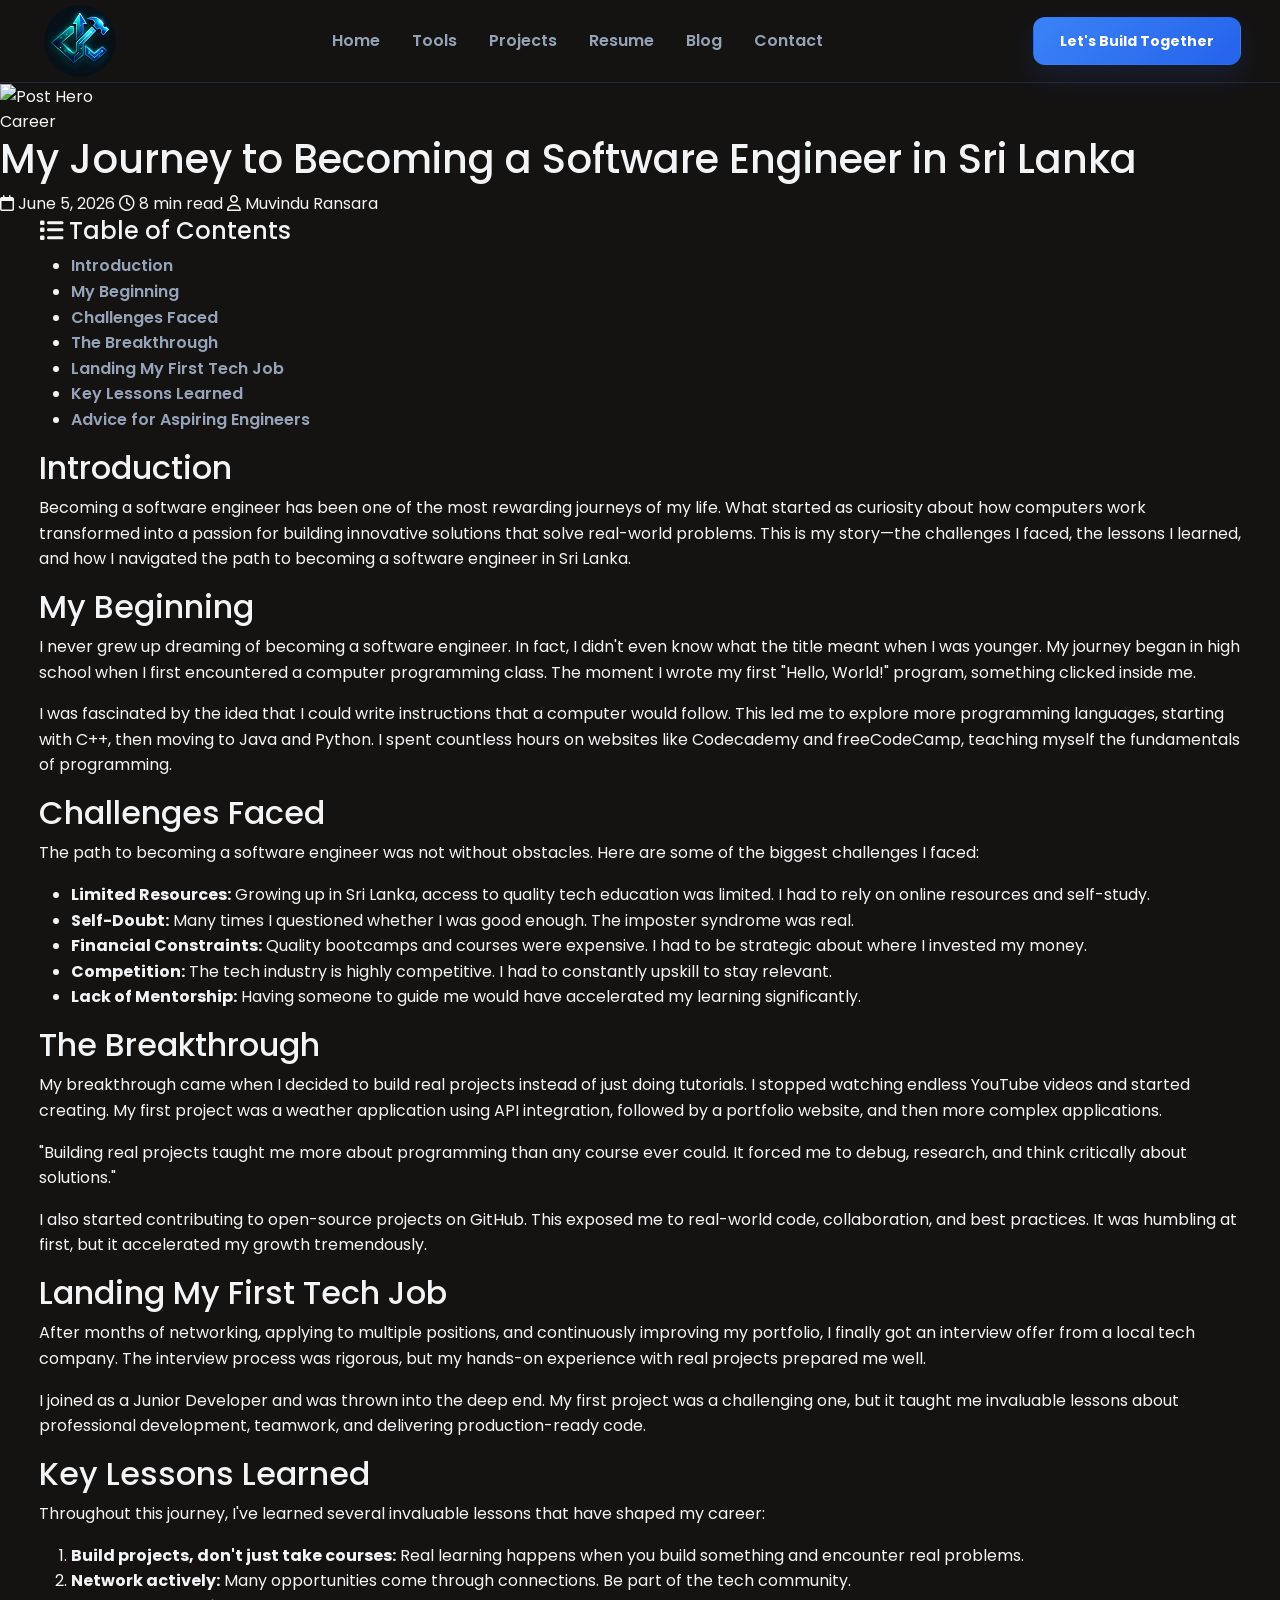
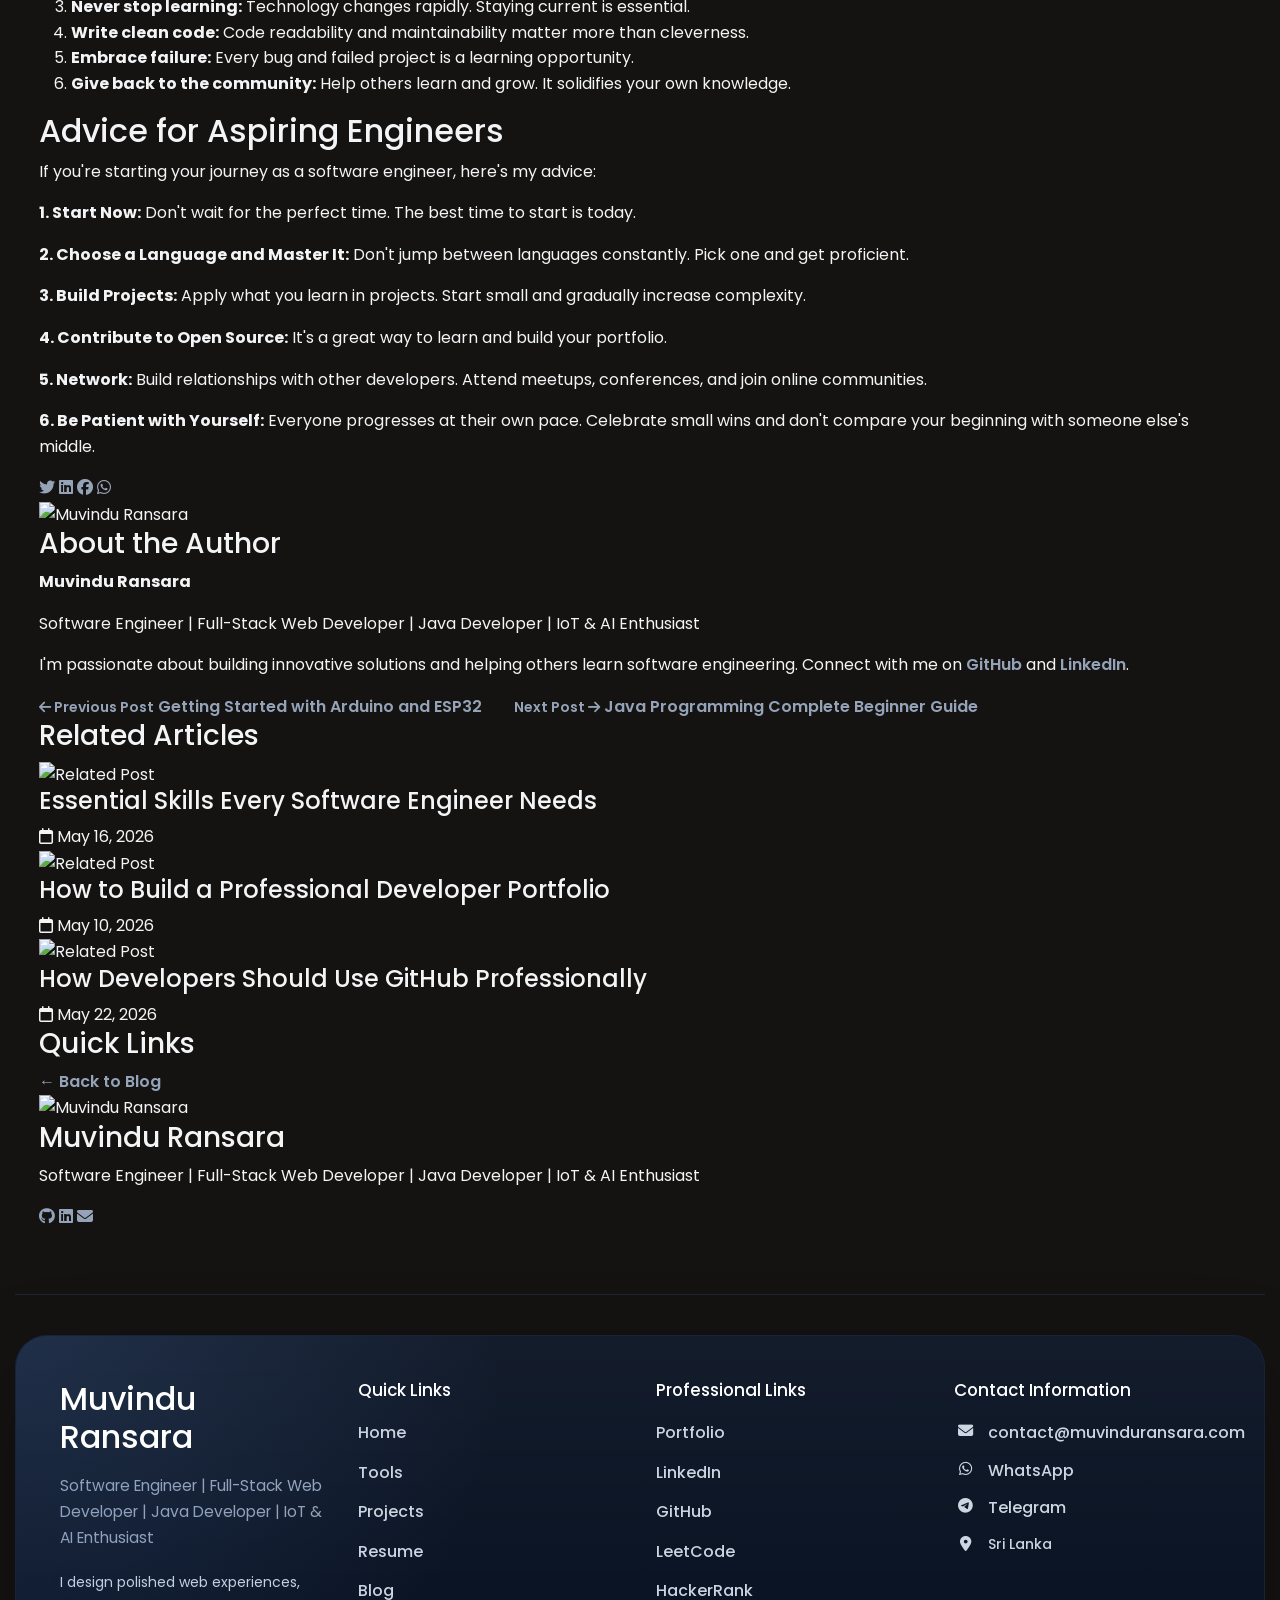
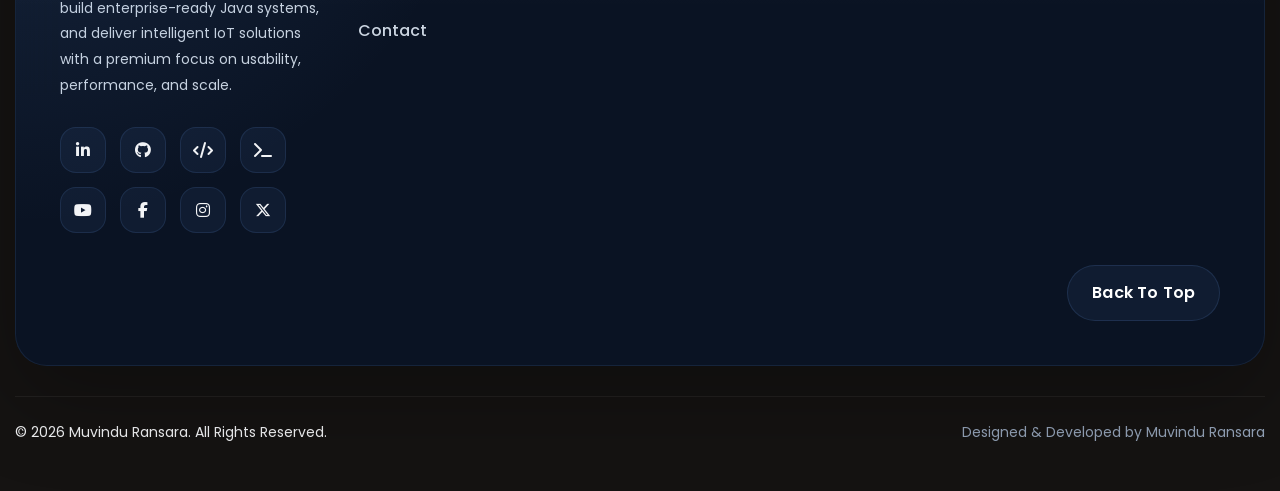
==== post-1.html @ 33539a46 "Add files via upload" ====
<!DOCTYPE html>
<html lang="en">

<head>
    <meta charset="UTF-8">
    <meta name="viewport" content="width=device-width, initial-scale=1.0">
    <meta name="description" content="My Journey to Becoming a Software Engineer in Sri Lanka - A comprehensive account of my path to software engineering.">
    <meta property="og:title" content="My Journey to Becoming a Software Engineer in Sri Lanka">
    <meta property="og:description" content="Discover the challenges, opportunities, and lessons learned on my path to becoming a software engineer.">
    <meta property="og:image" content="../assets/featured-1.jpg">
    <title>My Journey to Becoming a Software Engineer in Sri Lanka | Blog</title>
    <link rel="icon" href="../logo_converted.svg" type="image/x-icon">
    <link rel="stylesheet" href="https://cdnjs.cloudflare.com/ajax/libs/font-awesome/6.4.0/css/all.min.css">
    <link rel="preconnect" href="https://fonts.googleapis.com">
    <link rel="preconnect" href="https://fonts.gstatic.com" crossorigin>
    <link href="https://fonts.googleapis.com/css2?family=Poppins:wght@400;500;600;700;800&display=swap" rel="stylesheet">
    <link href="https://cdn.jsdelivr.net/npm/bootstrap@5.3.0/dist/css/bootstrap.min.css" rel="stylesheet">
    <link rel="stylesheet" href="../style.css">
    <link rel="stylesheet" href="../blog/blog-styles.css">
    
</head>

<body>
    <!-- Navigation -->

    <div id="header"></div>

    <!-- Hero Section -->
    <section class="post-hero">
        <img src="assets/1.png" alt="Post Hero">
        <div class="post-hero-overlay"></div>
        <div class="post-hero-content">
            <span class="post-category">Career</span>
            <h1 class="post-title">My Journey to Becoming a Software Engineer in Sri Lanka</h1>
            <div class="post-meta">
                <span><i class="far fa-calendar"></i> June 5, 2026</span>
                <span><i class="far fa-clock"></i> 8 min read</span>
                <span><i class="far fa-user"></i> Muvindu Ransara</span>
            </div>
        </div>
    </section>

    <!-- Main Content -->
    <main class="blog-main">
        <div class="container">
            <div class="post-wrapper">
                <!-- Article Content -->
                <article class="post-content">
                    <!-- Table of Contents -->
                    <div class="toc">
                        <h4><i class="fas fa-list"></i> Table of Contents</h4>
                        <ul>
                            <li><a href="#introduction">Introduction</a></li>
                            <li><a href="#beginning">My Beginning</a></li>
                            <li><a href="#challenges">Challenges Faced</a></li>
                            <li><a href="#breakthrough">The Breakthrough</a></li>
                            <li><a href="#first-job">Landing My First Tech Job</a></li>
                            <li><a href="#lessons">Key Lessons Learned</a></li>
                            <li><a href="#advice">Advice for Aspiring Engineers</a></li>
                        </ul>
                    </div>

                    <h2 id="introduction">Introduction</h2>
                    <p>
                        Becoming a software engineer has been one of the most rewarding journeys of my life. What started as curiosity about how computers work transformed into a passion for building innovative solutions that solve real-world problems. This is my story—the challenges I faced, the lessons I learned, and how I navigated the path to becoming a software engineer in Sri Lanka.
                    </p>

                    <h2 id="beginning">My Beginning</h2>
                    <p>
                        I never grew up dreaming of becoming a software engineer. In fact, I didn't even know what the title meant when I was younger. My journey began in high school when I first encountered a computer programming class. The moment I wrote my first "Hello, World!" program, something clicked inside me.
                    </p>
                    <p>
                        I was fascinated by the idea that I could write instructions that a computer would follow. This led me to explore more programming languages, starting with C++, then moving to Java and Python. I spent countless hours on websites like Codecademy and freeCodeCamp, teaching myself the fundamentals of programming.
                    </p>

                    <h2 id="challenges">Challenges Faced</h2>
                    <p>
                        The path to becoming a software engineer was not without obstacles. Here are some of the biggest challenges I faced:
                    </p>
                    <ul>
                        <li><strong>Limited Resources:</strong> Growing up in Sri Lanka, access to quality tech education was limited. I had to rely on online resources and self-study.</li>
                        <li><strong>Self-Doubt:</strong> Many times I questioned whether I was good enough. The imposter syndrome was real.</li>
                        <li><strong>Financial Constraints:</strong> Quality bootcamps and courses were expensive. I had to be strategic about where I invested my money.</li>
                        <li><strong>Competition:</strong> The tech industry is highly competitive. I had to constantly upskill to stay relevant.</li>
                        <li><strong>Lack of Mentorship:</strong> Having someone to guide me would have accelerated my learning significantly.</li>
                    </ul>

                    <h2 id="breakthrough">The Breakthrough</h2>
                    <p>
                        My breakthrough came when I decided to build real projects instead of just doing tutorials. I stopped watching endless YouTube videos and started creating. My first project was a weather application using API integration, followed by a portfolio website, and then more complex applications.
                    </p>
                    <blockquote>
                        "Building real projects taught me more about programming than any course ever could. It forced me to debug, research, and think critically about solutions."
                    </blockquote>
                    <p>
                        I also started contributing to open-source projects on GitHub. This exposed me to real-world code, collaboration, and best practices. It was humbling at first, but it accelerated my growth tremendously.
                    </p>

                    <h2 id="first-job">Landing My First Tech Job</h2>
                    <p>
                        After months of networking, applying to multiple positions, and continuously improving my portfolio, I finally got an interview offer from a local tech company. The interview process was rigorous, but my hands-on experience with real projects prepared me well.
                    </p>
                    <p>
                        I joined as a Junior Developer and was thrown into the deep end. My first project was a challenging one, but it taught me invaluable lessons about professional development, teamwork, and delivering production-ready code.
                    </p>

                    <h2 id="lessons">Key Lessons Learned</h2>
                    <p>
                        Throughout this journey, I've learned several invaluable lessons that have shaped my career:
                    </p>
                    <ol>
                        <li><strong>Build projects, don't just take courses:</strong> Real learning happens when you build something and encounter real problems.</li>
                        <li><strong>Network actively:</strong> Many opportunities come through connections. Be part of the tech community.</li>
                        <li><strong>Never stop learning:</strong> Technology changes rapidly. Staying current is essential.</li>
                        <li><strong>Write clean code:</strong> Code readability and maintainability matter more than cleverness.</li>
                        <li><strong>Embrace failure:</strong> Every bug and failed project is a learning opportunity.</li>
                        <li><strong>Give back to the community:</strong> Help others learn and grow. It solidifies your own knowledge.</li>
                    </ol>

                    <h2 id="advice">Advice for Aspiring Engineers</h2>
                    <p>
                        If you're starting your journey as a software engineer, here's my advice:
                    </p>
                    <p>
                        <strong>1. Start Now:</strong> Don't wait for the perfect time. The best time to start is today.
                    </p>
                    <p>
                        <strong>2. Choose a Language and Master It:</strong> Don't jump between languages constantly. Pick one and get proficient.
                    </p>
                    <p>
                        <strong>3. Build Projects:</strong> Apply what you learn in projects. Start small and gradually increase complexity.
                    </p>
                    <p>
                        <strong>4. Contribute to Open Source:</strong> It's a great way to learn and build your portfolio.
                    </p>
                    <p>
                        <strong>5. Network:</strong> Build relationships with other developers. Attend meetups, conferences, and join online communities.
                    </p>
                    <p>
                        <strong>6. Be Patient with Yourself:</strong> Everyone progresses at their own pace. Celebrate small wins and don't compare your beginning with someone else's middle.
                    </p>

                    <!-- Share Buttons -->
                    <div class="share-buttons">
                        <a href="#" class="share-btn" title="Share on Twitter"><i class="fab fa-twitter"></i></a>
                        <a href="#" class="share-btn" title="Share on LinkedIn"><i class="fab fa-linkedin"></i></a>
                        <a href="#" class="share-btn" title="Share on Facebook"><i class="fab fa-facebook"></i></a>
                        <a href="#" class="share-btn" title="Share on WhatsApp"><i class="fab fa-whatsapp"></i></a>
                    </div>

                    <!-- Author Box -->
                    <div class="author-box">
                        <img src="assets/1.png" alt="Muvindu Ransara" class="author-box-image">
                        <div class="author-box-content">
                            <h3>About the Author</h3>
                            <p><strong>Muvindu Ransara</strong></p>
                            <p>Software Engineer | Full-Stack Web Developer | Java Developer | IoT & AI Enthusiast</p>
                            <p>I'm passionate about building innovative solutions and helping others learn software engineering. Connect with me on <a href="https://github.com/muvindu2110" target="_blank">GitHub</a> and <a href="https://www.linkedin.com/in/muvindu-ransara-84312139b" target="_blank">LinkedIn</a>.</p>
                        </div>
                    </div>

                    <!-- Post Navigation -->
                    <nav class="post-navigation">
                        <a href="#" class="nav-post">
                            <small><i class="fas fa-arrow-left"></i> Previous Post</small>
                            <span class="nav-title">Getting Started with Arduino and ESP32</span>
                        </a>
                        <a href="post-2.html" class="nav-post nav-post-right">
                            <small>Next Post <i class="fas fa-arrow-right"></i></small>
                            <span class="nav-title">Java Programming Complete Beginner Guide</span>
                        </a>
                    </nav>

                    <!-- Related Posts -->
                    <section class="related-posts">
                        <h3>Related Articles</h3>
                        <div class="related-grid">
                            <article class="related-card">
                                <img src="assets/1.png" alt="Related Post" class="related-card-image">
                                <div class="related-card-content">
                                    <h4 class="related-card-title">Essential Skills Every Software Engineer Needs</h4>
                                    <div class="related-card-meta"><i class="far fa-calendar"></i> May 16, 2026</div>
                                </div>
                            </article>
                            <article class="related-card">
                                <img src="assets/1.png" alt="Related Post" class="related-card-image">
                                <div class="related-card-content">
                                    <h4 class="related-card-title">How to Build a Professional Developer Portfolio</h4>
                                    <div class="related-card-meta"><i class="far fa-calendar"></i> May 10, 2026</div>
                                </div>
                            </article>
                            <article class="related-card">
                                <img src="assets/1.png" alt="Related Post" class="related-card-image">
                                <div class="related-card-content">
                                    <h4 class="related-card-title">How Developers Should Use GitHub Professionally</h4>
                                    <div class="related-card-meta"><i class="far fa-calendar"></i> May 22, 2026</div>
                                </div>
                            </article>
                        </div>
                    </section>
                </article>

                <!-- Sidebar -->
                <aside class="blog-sidebar" style="height: fit-content; position: sticky; top: 100px;">
                    <div class="sidebar-widget">
                        <h3 class="widget-title">Quick Links</h3>
                        <div class="categories-list">
                            <div class="category-item">
                                <a class="category-link" href="../blog/index.html">← Back to Blog</a>
                            </div>
                        </div>
                    </div>

                    <div class="sidebar-widget author-widget">
                        <div class="author-card">
                            <img src="assets/1.png" alt="Muvindu Ransara" class="author-image">
                            <h3 class="author-name">Muvindu Ransara</h3>
                            <p class="author-bio">Software Engineer | Full-Stack Web Developer | Java Developer | IoT & AI Enthusiast</p>
                            <div class="author-links">
                                <a href="https://github.com/muvindu2110" title="GitHub" target="_blank" rel="noopener">
                                    <i class="fab fa-github"></i>
                                </a>
                                <a href="https://www.linkedin.com/in/muvindu-ransara-84312139b" title="LinkedIn" target="_blank" rel="noopener">
                                    <i class="fab fa-linkedin"></i>
                                </a>
                                <a href="mailto:muvindu2110@gmail.com" title="Email">
                                    <i class="fas fa-envelope"></i>
                                </a>
                            </div>
                        </div>
                    </div>
                </aside>
            </div>
        </div>
    </main>

    <!-- Footer -->
        <div id="footer"></div>


        <!-- Scripts -->
    <script src="blog-script.js"></script>
    <script src="script.js"></script>


</body>

</html>
---- style.css ----
/* ==========================================================================
   RESET & BASE STYLES
   ========================================================================== */
* {
    margin: 0;
    padding: 0;
    box-sizing: border-box;
}

html {
    scroll-behavior: smooth;
}

:root {
    --page-bg: #151312;
    --surface: #0d192e;
    --surface-strong: #111827;
    --surface-light: #ffffff;
    --surface-soft: rgba(255, 255, 255, 0.04);
    --surface-soft-strong: rgba(255, 255, 255, 0.08);
    --text-base: #f3f4f6;
    --text-strong: #ffffff;
    --text-muted: #94a3b8;
    --text-secondary: #cbd5e1;
    --gradient-dark: #3e3e3e;
    --gradient-mid: #545454;
    --text-dark: #1d1c1c;
    --border: #1e293b;
    --border-soft: rgba(148, 163, 184, 0.12);
    --accent: #3b82f6;
    --accent-strong: #2563eb;
    --accent-soft: rgba(59, 130, 246, 0.12);
    --secondary: #22c55e;
    --secondary-soft: rgba(34, 197, 94, 0.08);
    --success: #44ef55;
    --success-soft: rgba(68, 239, 85, 0.78);
    --danger: #ef4444;
    --danger-soft: rgba(239, 68, 68, 0.78);
    --warning: #ff6f08;
    --warning-soft: rgba(255, 111, 8, 0.78);
    --shadow-strong: 0 10px 30px rgba(0, 0, 0, 0.2);
    --page-glass: rgba(255, 255, 255, 0.03);
    --scrollbar: rgba(61, 133, 234, 0.5);
    --scrollbar-hover: rgba(148, 163, 184, 0.8);
    
    /* Additional tokens extracted from index.html and used site-wide */
    --accent-gradient-start: #598ad4;
    --accent-gradient-end: #1d4ed8;
    --accent-light: #7aa6e8;
    --accent-alt: #4facfe;
    --muted-bg: #eef3ff;
    --muted-dark: #333333;
    --brand-cyan: #00f2fe;
    --brand-lime: #00ff84;
    --white: #ffffff;
    --black: #000000;
}

::-webkit-scrollbar {
    width: 10px;
}

::-webkit-scrollbar-track {
    background: #001a2e;
}

::-webkit-scrollbar-thumb {
    background: linear-gradient(
        180deg,
        var(--accent-gradient-start),
        var(--accent-light)
    );
    border-radius: 50px;
    border: 2px solid #001a2e;
}

::-webkit-scrollbar-thumb:hover {
    background: linear-gradient(
        180deg,
        var(--accent-light),
        var(--accent-gradient-start)
    );
}

body {
    background-color: var(--page-bg);
    color: var(--text-base);
    font-family: 'Poppins', 'Segoe UI', sans-serif;
    line-height: 1.6;
}

.container {
    max-width: 1250px;
    margin: 0 auto;
    padding: 0 24px;
}

hr {
    border: 0;
    border-top: 1px solid var(--border);
    margin: 50px 0;
}

/* ==========================================================================
   NAVIGATION BAR
   ========================================================================== */
header {
    position: sticky;
    top: 0;
    background-color: var(--page-bg);
    backdrop-filter: blur(12px);
    border-bottom: 1px solid var(--border);
    z-index: 100;
}

.nav-container {
    display: flex;
    justify-content: space-between;
    align-items: center;
}

.logo {
    padding: 5px;
    font-size: 20px;
    font-weight: 700;
    color: var(--accent);
    background: transparent;
    display: inline-flex;
    bottom: 50%;
}

.logo a {
    text-align: center;
    display: inline-flex;
    align-items: center;
    justify-content: center;
    width: 72px;
    height: 72px;
    padding: 0;
    margin-top: 0;
    background: transparent;
    border-radius: 50%;
    overflow: hidden;
}

.logo img {
    width: 120%;
    height: auto;
    min-width: 100%;
    min-height: 100%;
    object-fit: cover;
    object-position: center;
    display: block;
    background-color: transparent !important;
    border-radius: 0;
    transform: scale(1.15);
}

nav {
    display: flex;
    gap: 32px;
}

.header-toggle,
.header-close {
    display: none;
    background: transparent;
    border: none;
    color: #f3f4f6;
    cursor: pointer;
    font-size: 22px;
    align-items: center;
    justify-content: center;
}

.header-close {
    position: absolute;
    top: 18px;
    right: 24px;
}

header.header-open nav {
    display: flex;
}

a {
    color: var(--text-muted);
    text-decoration: none;
    font-size: 16px;
    font-weight: 600;
    transition: color 0.2s;
}

nav a:hover {
    color: var(--text-strong);
}

.btn-hire {
    display: inline-flex;
    align-items: center;
    justify-content: center;
    background: linear-gradient(135deg, var(--accent) 0%, var(--accent-strong) 100%);
    color: var(--text-strong);
    padding: 12px 26px;
    border-radius: 12px;
    text-decoration: none;
    font-size: 14px;
    font-weight: 700;
    border: 1px solid transparent;
    box-shadow: 0 12px 30px rgba(37, 99, 235, 0.15);
    transition: all 0.25s ease;
}

.btn-hire:hover {
    transform: translateY(-2px);
    box-shadow: 0 16px 36px rgba(37, 99, 235, 0.22);
}

/* Mobile */
@media (min-width: 0px) and (max-width: 767px) {

    .main-layout{
        margin-top: -40px;
    }

    nav {
        width: 100%;
        display: none;
        flex-direction: column;
        align-items: center;
        gap: 10px;
        padding: 0;
        position: absolute;
        top: 100%;
        left: 0;
        right: 0;
        background: var(--page-bg);
        border-radius: 0 0 20px 20px;
        border-top: 1px solid var(--border);
        padding: 20px 18px 18px;
        z-index: 10;
    }

    header.header-open nav {
        display: flex;
    }

    .nav-container {
        display: flex;
        flex-direction: column;
        align-items: center;
        justify-content: center;
        gap: 1px;
        position: relative;
    }

    .logo {
        align-self: flex-start;
    }

    .header-toggle {
        display: inline-flex;
        position: absolute;
        right: 24px;
    }

    .header-close {
        display: none;
    }

    header.header-open .header-toggle {
        display: none;
    }

    header.header-open .header-close {
        display: inline-flex;
    }

    nav a {
        width: 100%;
        max-width: 320px;
        text-align: center;
        padding: 12px 14px;
        border-radius: 14px;
        background: var(--surface-soft);
        transition: background-color 0.2s ease;
    }

    .btn-hire {
        display: none;
    }

    nav a:hover {
        background: var(--surface-soft-strong);
    }

    .btn-hire {
        width: 100%;
    }

    .hero-content {
        width: 100%;
        padding: 0 12px;
    }

    .hero-content h1 {
        font-size: 46px;
        text-align: center;
        margin-bottom: 20px;
    }

    .hero-dis {
        font-size: 15px;
        max-width: 100%;
        margin: 0 auto 30px;
        text-align: center;
    }

    .stats-row {
        flex-direction: column;
        gap: 16px;
        border-top: none;
        padding: 0;
        margin-bottom: 30px;
        align-items: flex-start;
    }

    .stat-num {
        font-size: 42px;
    }

    .stat-label {
        font-size: 12px;
    }



    .btn {
        width: 100%;
        max-width: 360px;
        padding: 12px 18px;
        justify-content: center;
    }
}

/* Tablet: 768px — 1023px */
@media (min-width: 768px) and (max-width: 1023px) {
    .main-layout {
        display: flex;
        flex-direction: row;
        gap: 24px;
        align-items: flex-start;
        padding-top: 40px;
        padding-bottom: 40px;
    }

    .sidebar {
        width: 35%;
        position: static;
        top: auto;
        z-index: 1;
        display: block;
        padding-top: 0;
    }

    .profile-card {
        max-width: 360px;
        margin: 0;
        min-height: 520px;
        padding: 34px 20px;
    }

    .content-area {
        width: 65%;
    }

    /* Hero adjustments for tablet */
    .hero-content {
        padding: 0 8px;
    }

    .hero-content h1 {
        font-size: 56px;
        text-align: left;
        margin-bottom: 18px;
    }

    .hero-dis {
        font-size: 16px;
        text-align: left;
        max-width: 100%;
        margin-bottom: 22px;
    }

    .stats-row {
        flex-direction: row;
        gap: 16px;
        align-items: center;
        margin-bottom: 20px;
    }

    nav {
        display: flex !important;
        gap: 20px;
    }

    .btn-hire {
        display: inline-flex;
    }

    .btn {
        width: auto;
        padding: 10px 16px;
    }
}

/* ==========================================================================
   MAIN TWO-COLUMN STICKY LAYOUT (Flexbox Mechanism)
   ========================================================================== */
.main-layout {
    display: flex;
    flex-direction: column;
    gap: 48px;
    padding-top: 60px;
    padding-bottom: 60px;
}

@media (min-width: 1024px) {
    .main-layout {
        flex-direction: row;
        /* Desktop à·€à¶½à¶¯à·“ à¶´à·à¶­à·Šà¶­à·™à¶±à·Š à¶´à·à¶­à·Šà¶­à¶§ à¶´à·™à¶±à·Šà·€à¶ºà·’ */
        align-items: flex-start;
    }
}

/* â¬…ï¸ LEFT SIDEBAR (ALWAYS STICKY) */
.sidebar {
    width: 100%;
}

@media (min-width: 1024px) {
    .sidebar {
        width: 30%;
        /* Screen à¶‘à¶šà·™à¶±à·Š 30% à·€à¶¸à·Š à¶´à·à¶­à·Šà¶­à¶§ */
        position: sticky;
        top: 120px;
        /* Scroll à¶šà¶»à¶¯à·Šà¶¯à·“ header à¶‘à¶šà¶§ à¶ºà¶§à·’à¶±à·Š à·ƒà·’à¶»à·€à·“ à¶´à·€à¶­à·“ */
        z-index: 10;
        display: flex;
        justify-content: center;
    }
}

.profile-card {
    align-items: center;
    background-color: var(--surface-light);
    border: 1px solid var(--border-soft);
    border-radius: 20px;
    width: 100%;
    max-width: 360px;
    /* constrain card width so it centers nicely in the sidebar */
    padding: 50px 24px;
    text-align: center;
    box-shadow: var(--shadow-strong);
    min-height: 600px;
    /* ðŸ‘ˆ à¶©à·™à·ƒà·Šà¶šà·Šà¶§à·œà¶´à·Š à·€à¶½à¶¯à·“ à¶šà·à¶©à·Š à¶‘à¶šà¶§ à·ƒà·Šà¶®à·à·€à¶» à¶½à·ƒà·Šà·ƒà¶± à¶…à·€à¶¸ à¶‹à·ƒà¶šà·Š à¶½à¶¶à· à¶¯à·”à¶±à·Šà¶±à· */
    display: flex;
    flex-direction: column;
    justify-content: center;
    /* ðŸ‘ˆ à¶‡à¶­à·”à·…à·š à¶­à·’à¶ºà·™à¶± à¶¯à·šà·€à¶½à·Š à¶¸à·à¶¯à¶§ à¶½à·ƒà·Šà·ƒà¶±à¶§ à¶´à·™à·…à¶œà·ƒà·Šà·€à¶±à·Šà¶± */
    margin: 0 auto;
}

.img-box {
    width: 250px;
    /* ðŸ‘ˆ à¶´à·…à¶½ à¶´à·œà¶©à·Šà¶©à¶šà·Š à·€à·à¶©à·’ à¶šà·…à· */
    height: 300px;
    /* ðŸ‘ˆ à¶‹à·ƒ (Height) à·€à·à¶©à·’ à¶šà·…à·, à¶‘à¶­à¶šà·œà¶§ portrait à·€à·’à¶¯à·’à·„à¶§ à¶»à·–à¶´à¶º à·„à·œà¶³à¶§ à¶´à·šà¶±à·€à· */
    margin: 0 auto 24px auto;
    border-radius: 16px;
    overflow: hidden;
    border: 2px solid var(--border-soft);
}

.img-box img {
    width: 100%;
    height: 100%;
    object-fit: cover;
    object-position: 50% 15%;
    /* ðŸ‘ˆ à¶¸à·–à¶« à¶­à·’à¶ºà·™à¶± à·„à¶»à·’à¶º à·€à·’à¶­à¶»à¶šà·Š à¶½à·ƒà·Šà·ƒà¶±à¶§ à¶šà·œà¶§à·”à·€ à¶¸à·à¶¯à¶§ à¶œà¶±à·Šà¶± à¶´à·ƒà¶±à·Šà¶§à·šà¶¢à·Š à¶‘à¶š à¶¸à·à¶»à·” à¶šà·…à· */
    transform: scale(1.1);
    /* ðŸ‘ˆ à·†à·œà¶§à· à¶‘à¶š à¶­à·€ à¶§à·’à¶šà¶šà·Š zoom à¶šà¶»à¶½à· à·€à¶§à¶´à·’à¶§à·à·€ à¶šà·à¶´à·“ à¶´à·™à¶±à·™à¶±à·Šà¶± à·ƒà·à¶½à·à·ƒà·Šà·ƒà·”à·€à· */
}

.profile-card h2 {
    font-size: 25px;
    font-weight: 700;
    color: var(--text-dark);
}

.profile-card p {
    color: var(--text-muted);
    font-size: 18px;
    margin-top: 16px;
    line-height: 1.1;
}

.social-icons {
    display: flex;
    justify-content: center;
    gap: 30px;
    margin-top: 24px;
}

.social-icons a {
    color: var(--text-muted);
    font-size: 25px;
    transition: color 0.2s ease, transform 0.2s ease;
}

.social-icons a:hover {
    color: var(--accent-strong);
    transform: translateY(-2px);
}

/* âž¡ï¸ RIGHT SIDE (SCROLLABLE AREA FOR SECTIONS) */
.content-area {
    padding-left: 7%;
    width: 100%;
}

@media (min-width: 1024px) {
    .content-area {
        width: 70%;
        /* Screen à¶‘à¶šà·™à¶±à·Š 70% à¶šà·Š à¶¯à¶šà·”à¶«à·” à¶´à·à¶­à·Šà¶­à¶§ */
    }
}

/* ==========================================================================
   HERO / HOME CONTENT
   ========================================================================== */
.welcome-tag {
    color: var(--accent);
    font-size: 16px;
    font-weight: 700;
    text-transform: uppercase;
    letter-spacing: 1.5px;
    margin-bottom: 1px;
    display: block;
}

.hero-content h1 {
    font-size: 92px;
    font-weight: bold;
    color: var(--text-strong);
    line-height: 1.1;
    margin-bottom: 24px;
}

.gradient-text {
    background: linear-gradient(to right, var(--gradient-dark), var(--gradient-mid), var(--gradient-dark));
    -webkit-background-clip: text;
    -webkit-text-fill-color: transparent;
}

.hero-dis {
    color: var(--text-muted);
    font-size: 16px;
    max-width: 700px;
    margin-bottom: 40px;
}

/* Stats */
.stats-row {
    display: flex;
    gap: 55px;
    padding: 4px 0;
    border-top: 1px solid var(--border);
    margin-bottom: 40px;
}

.stat-num {
    letter-spacing: 5px;
    font-size: 65px;
    font-weight: 800;
    color: var(--text-strong);
}

.count-up {
    display: inline-block;
    will-change: transform, opacity;
    transition: transform 0.22s ease, opacity 0.22s ease;
    color: var(--text-strong);
}

.stats-row .stat-item {
    position: relative;
    overflow: hidden;
    will-change: transform, opacity;
}

.stats-row .stat-item.animate-in {
    animation: premiumReveal 0.72s cubic-bezier(0.22, 1, 0.36, 1) forwards;
}

.stats-row .stat-item.animate-in:nth-child(1) { animation-delay: 0.08s; }
.stats-row .stat-item.animate-in:nth-child(2) { animation-delay: 0.14s; }
.stats-row .stat-item.animate-in:nth-child(3) { animation-delay: 0.20s; }
.stats-row .stat-item.animate-in:nth-child(4) { animation-delay: 0.26s; }

.count-up.counting {
    animation: countPulse 1.25s cubic-bezier(0.22, 1, 0.36, 1) forwards;
}

@keyframes countPulse {
    0% { transform: scale(0.96); opacity: 0.75; }
    55% { transform: scale(1.04); opacity: 1; }
    100% { transform: scale(1); opacity: 1; }
}

@keyframes premiumReveal {
    from { opacity: 0; transform: translateY(24px) scale(0.98); }
    to { opacity: 1; transform: translateY(0) scale(1); }
}

.stat-label {
    font-size: 14px;
    color: var(--text-muted);
    text-transform: uppercase;
    letter-spacing: 1px;
}

/* Buttons */
.btn-group1 {
    z-index: 99;
    position: fixed;
    bottom: 100px;
    right: 20px;
    display: flex;
    flex-direction: column;
    gap: 16px;
    align-items: flex-end;
}

.btn-group2 {
    z-index: 99;
    position: fixed;
    bottom: 30px;
    left: 20px;
    display: flex;
    flex-direction: column;
    gap: 16px;
    align-items: flex-end;
}

.btn {
    display: inline-flex;
    align-items: center;
    gap: 8px;
    padding: 8px 28px;
    border-radius: 10px;
    font-size: 14px;
    font-weight: 600;
    text-decoration: none;
    transition: all 0.2s;
}

.btn-cv {
    background-color: var(--success-soft);
    color: var(--text-strong);
    border: 1px solid var(--border-soft);
}

.btn-cv:hover {
    background-color: var(--success);
    transform: translateY(-5px);
}

.btn-video {
    background-color: var(--danger-soft);
    color: var(--text-strong);
    border: 1px solid rgba(239, 68, 68, 0.2);
}

.btn-video:hover {
    background-color: var(--danger);
    transform: translateY(-5px);
}

.btn-contac {
    background-color: rgb(6, 53, 124);
    color: var(--text-strong);
    border: 1px solid rgb(11, 64, 144);
}

.btn-contac:hover {
    background-color: rgb(11, 64, 144);
    transform: translateY(-5px);
}

.btn-ai {
    display: inline-flex;
    align-items: center;
    justify-content: center;
    background-color: var(--accent-soft);
    color: var(--text-strong);
    border: 1px solid rgba(37, 99, 235, 0.35);
    border-radius: 50%;
    width: 50px;
    height: 50px;
    padding: 0;
}

.btn-ai:hover {
    background-color: var(--accent-strong);
    transform: translateY(-5px);
}

.btn-ai .btn-icon {
    display: inline-flex;
    align-items: center;
    justify-content: center;
    width: 30px;
    height: 30px;
    border-radius: 50%;
    background: rgba(255, 255, 255, 0);
}

.btn-ai .btn-icon i {
    font-size: 14px;
}

.btn-subtext {
    display: block;
    font-size: 11px;
    color: rgba(255, 255, 255, 0.85);
    line-height: 1.2;
    margin-top: 2px;
}

.btn-contact {
    background-color: var(--warning-soft);
    color: var(--text-strong);
    border: 1px solid rgba(255, 111, 8, 0.2);
}

.btn-contact:hover {
    background-color: var(--warning);
}

/* --- TOOLS SECTION STYLES --- */

#tools {
    padding: 60px 0;
    overflow-x: auto;
    overflow-y: hidden;
    scroll-behavior: smooth;
    scrollbar-width: thin;
    scrollbar-color: var(--scrollbar) transparent;
}

#tools::-webkit-scrollbar {
    height: 5px;
}

#tools::-webkit-scrollbar-track {
    background: transparent;
}

#tools::-webkit-scrollbar-thumb {
    background: var(--scrollbar);
    border-radius: 999px;
}

#tools::-webkit-scrollbar-thumb:hover {
    background: var(--scrollbar-hover);
}

.section-padding h1 {
    font-size: 77px;
    font-weight: bold;
    color: var(--text-strong);
    line-height: 1.1;
    margin-bottom: 11px;
}

.gradient-text {
    background: linear-gradient(to right, var(--gradient-dark), var(--gradient-mid), var(--gradient-dark));
    -webkit-background-clip: text;
    -webkit-text-fill-color: transparent;
}

/* à¶´à·šà·…à·’à¶ºà¶§ 2*3 layout à¶‘à¶šà¶šà·Š à·ƒà·„ horizontal scrolling */
.tools-grid {
    display: grid;
    grid-auto-flow: column;
    grid-auto-columns: minmax(240px, 1fr);
    grid-template-rows: repeat(2, auto);
    gap: 25px;
    width: max-content;
    min-width: 100%;
    padding-bottom: 6px;
}

/* à¶šà·œà¶§à·”à·€ à¶šà·”à¶©à· à¶šà¶» à¶±à·’à·€à·à¶»à¶¯à·’ à·„à·à¶©à¶º à¶¯à·“à¶¸ (Tool Card) */
.tool-card {
    background-color: var(--surface-strong);
    border: 1px solid var(--border);
    border-radius: 16px;
    padding: 30px 20px;
    display: flex;
    flex-direction: column;
    align-items: center;
    justify-content: center;
    text-align: center;
    transition: all 0.4s cubic-bezier(0.175, 0.885, 0.32, 1.275);
    cursor: pointer;
}

/* Icon à¶‘à¶š à·€à¶§à· à¶‡à¶­à·’ à¶»à·€à·”à¶¸à·Š à¶šà·œà¶§à·ƒ (Icon Wrapper) */
.icon-wrapper {
    width: 65px;
    height: 65px;
    border-radius: 50%;
    display: flex;
    align-items: center;
    justify-content: center;
    font-size: 30px;
    margin-bottom: 15px;
    transition: all 0.3s ease;
}

/* Ensure <i> icons inherit the wrapper color for good contrast */
.icon-wrapper i { color: inherit; font-size: 28px; }

/* Tool à¶‘à¶šà·š à¶±à¶¸ */
.tool-card h3 {
    color: var(--text-secondary);
    font-size: 16px;
    font-weight: 500;
    letter-spacing: 0.5px;
    margin: 0;
}


/* --- ðŸŽ¨ BRAND COLORS & HOVER GLOWS --- */

/* 1 & 2. React & React Native (Cyan Glow) */
.tool-card.react .icon-wrapper,
.tool-card.react-native .icon-wrapper {
    background: rgba(97, 218, 251, 0.1);
    color: #61dafb;
}

.tool-card.react:hover,
.tool-card.react-native:hover {
    border-color: #61dafb;
    box-shadow: 0 0 20px rgba(97, 218, 251, 0.25);
    transform: translateY(-8px);
}

/* 3. Java (Red/Orange Glow) */
.tool-card.java .icon-wrapper {
    background: rgba(241, 60, 22, 0.1);
    color: #e44f26;
}

.tool-card.java:hover {
    border-color: #e44f26;
    box-shadow: 0 0 20px rgba(241, 60, 22, 0.25);
    transform: translateY(-8px);
}

/* 4. Spring Boot (Green Glow) */
.tool-card.spring .icon-wrapper {
    background: rgba(109, 179, 63, 0.1);
    color: #6db33f;
}

.tool-card.spring:hover {
    border-color: #6db33f;
    box-shadow: 0 0 20px rgba(109, 179, 63, 0.25);
    transform: translateY(-8px);
}

/* 5. Git / GitHub (Orange Glow) */
.tool-card.git .icon-wrapper {
    background: rgba(240, 80, 51, 0.1);
}

/* Additional brand colors and generic styles for newly added cards */
.tool-card.python .icon-wrapper {
    background: rgba(53, 114, 165, 0.08);
    color: #3776ab;
}

.tool-card.ml .icon-wrapper {
    background: rgba(88, 101, 242, 0.08);
    color: #5865f2;
}

.tool-card.dl .icon-wrapper {
    background: rgba(124, 58, 237, 0.08);
    color: #7c3aed;
}

.tool-card.gen-ai .icon-wrapper {
    background: rgba(99, 102, 241, 0.06);
    color: #6366f1;
}

.tool-card.ai-agents .icon-wrapper {
    background: rgba(14, 165, 233, 0.06);
    color: #0ea5e9;
}

.tool-card.rag .icon-wrapper {
    background: rgba(236, 72, 153, 0.06);
    color: #ec4899;
}

.tool-card.mcp .icon-wrapper {
    background: rgba(34, 197, 94, 0.06);
    color: #22c55e;
}

.tool-card.ai-automation .icon-wrapper {
    background: rgba(249, 115, 22, 0.06);
    color: #f97316;
}

.tool-card.typescript .icon-wrapper {
    background: rgba(49, 96, 193, 0.06);
    color: #3171c1;
}

.tool-card.nextjs .icon-wrapper {
    background: rgba(75, 85, 99, 0.06);
    color: #4b5563;
}

.tool-card.nodejs .icon-wrapper {
    background: rgba(72, 187, 120, 0.06);
    color: #68a063;
}

.tool-card.express .icon-wrapper {
    background: rgba(148, 163, 184, 0.04);
    color: #94a3b8;
}

.tool-card.fastapi .icon-wrapper {
    background: rgba(34, 211, 238, 0.06);
    color: #22d3ee;
}

.tool-card.mysql .icon-wrapper,
.tool-card.postgres .icon-wrapper,
.tool-card.mongodb .icon-wrapper {
    background: rgba(255, 255, 255, 0.02);
    color: #f59e0b;
}

.tool-card.virtual-servers .icon-wrapper {
    background: rgba(99, 102, 241, 0.04);
    color: #6366f1;
}

.tool-card.cloud-db .icon-wrapper {
    background: rgba(14, 165, 233, 0.04);
    color: #0ea5e9;
}

.tool-card.storage .icon-wrapper {
    background: rgba(234, 88, 12, 0.04);
    color: #ea580c;
}

.tool-card.load-balancers .icon-wrapper {
    background: rgba(34, 197, 94, 0.04);
    color: #22c55e;
}

.tool-card.serverless .icon-wrapper {
    background: rgba(99, 102, 241, 0.04);
    color: #6366f1;
}

.tool-card.docker .icon-wrapper {
    background: rgba(59, 130, 246, 0.08);
    color: #2496ed;
}

.tool-card.kubernetes .icon-wrapper {
    background: rgba(96, 165, 250, 0.06);
    color: #60a5fa;
}

.tool-card.jenkins .icon-wrapper {
    background: rgba(239, 68, 68, 0.04);
    color: #ef4444;
}

.tool-card.ghactions .icon-wrapper {
    background: rgba(51, 65, 85, 0.04);
    color: #334155;
}

.tool-card.cicd .icon-wrapper {
    background: rgba(234, 88, 12, 0.04);
    color: #ea580c;
}

.tool-card.kotlin .icon-wrapper {
    background: rgba(249, 115, 22, 0.06);
    color: #f97316;
}

.tool-card.flutter .icon-wrapper {
    background: rgba(96, 165, 250, 0.06);
    color: #60a5fa;
}

.tool-card.esp32 .icon-wrapper,
.tool-card.rpi5 .icon-wrapper,
.tool-card.arduino .icon-wrapper {
    background: rgba(14, 165, 233, 0.04);
    color: #0ea5e9;
}

.tool-card.jetson .icon-wrapper {
    background: rgba(124, 58, 237, 0.04);
    color: #7c3aed;
}

.tool-card.sensors .icon-wrapper {
    background: rgba(34, 197, 94, 0.04);
    color: #22c55e;
}

.tool-card.mqtt .icon-wrapper {
    background: rgba(14, 165, 233, 0.04);
    color: #0ea5e9;
}

.tool-card.http .icon-wrapper {
    background: rgba(99, 102, 241, 0.04);
    color: #6366f1;
}

.tool-card.websocket .icon-wrapper {
    background: rgba(14, 165, 233, 0.04);
    color: #0ea5e9;
}

.tool-card.ble .icon-wrapper {
    background: rgba(99, 102, 241, 0.04);
    color: #6366f1;
}

.tool-card.lora .icon-wrapper {
    background: rgba(234, 88, 12, 0.04);
    color: #ea580c;
}

.tool-card.opencv .icon-wrapper {
    background: rgba(148, 163, 184, 0.04);
    color: #94a3b8;
}

.tool-card.yolo .icon-wrapper {
    background: rgba(236, 72, 153, 0.04);
    color: #ec4899;
}

.tool-card.obj-detect .icon-wrapper {
    background: rgba(236, 72, 153, 0.04);
    color: #ec4899;
}

.tool-card.face-rec .icon-wrapper {
    background: rgba(99, 102, 241, 0.04);
    color: #6366f1;
}

.tool-card.ethical-hacking .icon-wrapper {
    background: rgba(239, 68, 68, 0.04);
    color: #ef4444;
}

.tool-card.netsec .icon-wrapper {
    background: rgba(17, 24, 39, 0.04);
    color: #cbd5e1; /* make icon light so it's visible on dark bg */
}

.tool-card.apisec .icon-wrapper {
    background: rgba(34, 197, 94, 0.04);
    color: #22c55e;
}

.tool-card.owasp .icon-wrapper {
    background: rgba(234, 88, 12, 0.04);
    color: #ea580c;
}

.tool-card.wireshark .icon-wrapper {
    background: rgba(99, 102, 241, 0.04);
    color: #6366f1;
}

.tool-card.burpsuite .icon-wrapper {
    background: rgba(239, 68, 68, 0.04);
    color: #ef4444;
}

.tool-card.kali .icon-wrapper {
    background: rgba(17, 24, 39, 0.04);
    color: #cbd5e1;
}

.tool-card.sql-adv .icon-wrapper {
    background: rgba(234, 88, 12, 0.04);
    color: #ea580c;
}

.tool-card.data-warehouses .icon-wrapper {
    background: rgba(99, 102, 241, 0.04);
    color: #6366f1;
}

.tool-card.spark .icon-wrapper {
    background: rgba(249, 115, 22, 0.04);
    color: #f97316;
}

.tool-card.kafka .icon-wrapper {
    background: rgba(234, 88, 12, 0.04);
    color: #ea580c;
}

.tool-card.bigdata .icon-wrapper {
    background: rgba(17, 24, 39, 0.04);
    color: #cbd5e1;
}

.tool-card.analytics .icon-wrapper {
    background: rgba(59, 130, 246, 0.04);
    color: #3b82f6;
}

.tool-card.bi .icon-wrapper {
    background: rgba(59, 130, 246, 0.04);
    color: #3b82f6;
}

.tool-card.unity .icon-wrapper {
    background: rgba(74, 222, 128, 0.04);
    color: #4ade80;
}

.tool-card.csharp .icon-wrapper {
    background: rgba(99, 102, 241, 0.04);
    color: #6366f1;
}

.tool-card.arkit .icon-wrapper,
.tool-card.arcore .icon-wrapper {
    background: rgba(59, 130, 246, 0.04);
    color: #3b82f6;
}

.tool-card.solidity .icon-wrapper {
    background: rgba(124, 58, 237, 0.04);
    color: #7c3aed;
}

.tool-card.smartcontracts .icon-wrapper {
    background: rgba(124, 58, 237, 0.04);
    color: #7c3aed;
}

.tool-card.web3 .icon-wrapper {
    background: rgba(99, 102, 241, 0.04);
    color: #6366f1;
}

.tool-card.sysdesign .icon-wrapper {
    background: rgba(59, 130, 246, 0.04);
    color: #3b82f6;
}

.tool-card.design-patterns .icon-wrapper {
    background: rgba(148, 163, 184, 0.04);
    color: #94a3b8;
}

.tool-card.microservices .icon-wrapper {
    background: rgba(99, 102, 241, 0.04);
    color: #6366f1;
}

.tool-card.clean-arch .icon-wrapper {
    background: rgba(148, 163, 184, 0.04);
    color: #94a3b8;
}

.tool-card.testing .icon-wrapper {
    background: rgba(59, 130, 246, 0.04);
    color: #3b82f6;
}

.tool-card.agile .icon-wrapper {
    background: rgba(34, 197, 94, 0.04);
    color: #22c55e;
}

/* Responsive adjustments: collapse to vertical list on small screens */
@media (max-width: 900px) {
    .tools-grid {
        grid-auto-flow: row;
        grid-auto-columns: 1fr;
        grid-template-rows: none;
        width: 100%;
    }

    .tool-card {
        padding: 20px;
    }
}

.tool-card.git:hover {
    border-color: #f05033;
    box-shadow: 0 0 20px rgba(240, 80, 51, 0.25);
    transform: translateY(-8px);
}

/* 6. IntelliJ IDEA (Blue Glow) */
.tool-card.intellij .icon-wrapper {
    background: rgba(14, 114, 237, 0.1);
    color: #0e72ed;
}

.tool-card.intellij:hover {
    border-color: #0e72ed;
    box-shadow: 0 0 20px rgba(14, 114, 237, 0.25);
    transform: translateY(-8px);
}

/* 7. HTML5 (Orange Glow) */
.tool-card.html .icon-wrapper {
    background: rgba(227, 76, 38, 0.1);
    color: #e34c26;
}

.tool-card.html:hover {
    border-color: #e34c26;
    box-shadow: 0 0 20px rgba(227, 76, 38, 0.25);
    transform: translateY(-8px);
}

/* 8. CSS3 (Blue Glow) */
.tool-card.css .icon-wrapper {
    background: rgba(38, 77, 228, 0.1);
    color: #264de4;
}

.tool-card.css:hover {
    border-color: #264de4;
    box-shadow: 0 0 20px rgba(38, 77, 228, 0.25);
    transform: translateY(-8px);
}

/* 9. JavaScript (Yellow Glow) */
.tool-card.js .icon-wrapper {
    background: rgba(247, 223, 30, 0.1);
    color: #f7df1e;
}

.tool-card.js:hover {
    border-color: #f7df1e;
    box-shadow: 0 0 20px rgba(247, 223, 30, 0.25);
    transform: translateY(-8px);
}

/* 10. PHP (Purple/Indigo Glow) ðŸ‘ˆ à¶…à¶½à·”à¶­à·’à¶±à·Šà¶¸ à¶‘à¶šà¶­à·” à¶šà¶»à¶± à¶½à¶¯à·“ */
.tool-card.php .icon-wrapper {
    background: rgba(119, 123, 179, 0.15);
    color: #777bb3;
}

.tool-card.php:hover {
    border-color: #777bb3;
    box-shadow: 0 0 20px rgba(119, 123, 179, 0.3);
    transform: translateY(-8px);
}

/* Consistent hover rules for all tool cards (matching their icon accents) */
.tool-card.python:hover {
    border-color: #3776ab;
    box-shadow: 0 0 20px rgba(55, 118, 171, 0.25);
    transform: translateY(-8px);
}

.tool-card.ml:hover {
    border-color: #5865f2;
    box-shadow: 0 0 20px rgba(88, 101, 242, 0.25);
    transform: translateY(-8px);
}

.tool-card.dl:hover {
    border-color: #7c3aed;
    box-shadow: 0 0 20px rgba(124, 58, 237, 0.25);
    transform: translateY(-8px);
}

.tool-card.gen-ai:hover {
    border-color: #6366f1;
    box-shadow: 0 0 20px rgba(99, 102, 241, 0.25);
    transform: translateY(-8px);
}

.tool-card.ai-agents:hover {
    border-color: #0ea5e9;
    box-shadow: 0 0 20px rgba(14, 165, 233, 0.25);
    transform: translateY(-8px);
}

.tool-card.rag:hover {
    border-color: #ec4899;
    box-shadow: 0 0 20px rgba(236, 72, 153, 0.25);
    transform: translateY(-8px);
}

.tool-card.mcp:hover {
    border-color: #22c55e;
    box-shadow: 0 0 20px rgba(34, 197, 94, 0.25);
    transform: translateY(-8px);
}

.tool-card.ai-automation:hover {
    border-color: #f97316;
    box-shadow: 0 0 20px rgba(249, 115, 22, 0.25);
    transform: translateY(-8px);
}

.tool-card.typescript:hover {
    border-color: #3171c1;
    box-shadow: 0 0 20px rgba(49, 96, 193, 0.25);
    transform: translateY(-8px);
}

.tool-card.nextjs:hover {
    border-color: #4b5563;
    box-shadow: 0 0 20px rgba(75, 85, 99, 0.18);
    transform: translateY(-8px);
}

.tool-card.nodejs:hover {
    border-color: #68a063;
    box-shadow: 0 0 20px rgba(104, 160, 99, 0.22);
    transform: translateY(-8px);
}

.tool-card.express:hover {
    border-color: #94a3b8;
    box-shadow: 0 0 20px rgba(148, 163, 184, 0.14);
    transform: translateY(-8px);
}

.tool-card.fastapi:hover {
    border-color: #22d3ee;
    box-shadow: 0 0 20px rgba(34, 211, 238, 0.25);
    transform: translateY(-8px);
}

.tool-card.mysql:hover,
.tool-card.postgres:hover,
.tool-card.mongodb:hover {
    border-color: #f59e0b;
    box-shadow: 0 0 20px rgba(245, 158, 11, 0.22);
    transform: translateY(-8px);
}

.tool-card.virtual-servers:hover {
    border-color: #6366f1;
    box-shadow: 0 0 20px rgba(99, 102, 241, 0.18);
    transform: translateY(-8px);
}

.tool-card.cloud-db:hover {
    border-color: #0ea5e9;
    box-shadow: 0 0 20px rgba(14, 165, 233, 0.18);
    transform: translateY(-8px);
}

.tool-card.storage:hover {
    border-color: #ea580c;
    box-shadow: 0 0 20px rgba(234, 88, 12, 0.18);
    transform: translateY(-8px);
}

.tool-card.load-balancers:hover {
    border-color: #22c55e;
    box-shadow: 0 0 20px rgba(34, 197, 94, 0.18);
    transform: translateY(-8px);
}

.tool-card.serverless:hover {
    border-color: #6366f1;
    box-shadow: 0 0 20px rgba(99, 102, 241, 0.14);
    transform: translateY(-8px);
}

.tool-card.docker:hover {
    border-color: #2496ed;
    box-shadow: 0 0 20px rgba(36, 150, 237, 0.25);
    transform: translateY(-8px);
}

.tool-card.kubernetes:hover {
    border-color: #60a5fa;
    box-shadow: 0 0 20px rgba(96, 165, 250, 0.22);
    transform: translateY(-8px);
}

.tool-card.jenkins:hover {
    border-color: #ef4444;
    box-shadow: 0 0 20px rgba(239, 68, 68, 0.22);
    transform: translateY(-8px);
}

.tool-card.ghactions:hover {
    border-color: #334155;
    box-shadow: 0 0 20px rgba(51, 65, 85, 0.16);
    transform: translateY(-8px);
}

.tool-card.cicd:hover {
    border-color: #ea580c;
    box-shadow: 0 0 20px rgba(234, 88, 12, 0.18);
    transform: translateY(-8px);
}

.tool-card.kotlin:hover {
    border-color: #f97316;
    box-shadow: 0 0 20px rgba(249, 115, 22, 0.22);
    transform: translateY(-8px);
}

.tool-card.flutter:hover {
    border-color: #60a5fa;
    box-shadow: 0 0 20px rgba(96, 165, 250, 0.22);
    transform: translateY(-8px);
}

.tool-card.esp32:hover,
.tool-card.rpi5:hover,
.tool-card.arduino:hover {
    border-color: #0ea5e9;
    box-shadow: 0 0 20px rgba(14, 165, 233, 0.18);
    transform: translateY(-8px);
}

.tool-card.jetson:hover {
    border-color: #7c3aed;
    box-shadow: 0 0 20px rgba(124, 58, 237, 0.22);
    transform: translateY(-8px);
}

.tool-card.sensors:hover {
    border-color: #22c55e;
    box-shadow: 0 0 20px rgba(34, 197, 94, 0.18);
    transform: translateY(-8px);
}

.tool-card.mqtt:hover {
    border-color: #0ea5e9;
    box-shadow: 0 0 20px rgba(14, 165, 233, 0.18);
    transform: translateY(-8px);
}

.tool-card.http:hover {
    border-color: #6366f1;
    box-shadow: 0 0 20px rgba(99, 102, 241, 0.14);
    transform: translateY(-8px);
}

.tool-card.websocket:hover {
    border-color: #0ea5e9;
    box-shadow: 0 0 20px rgba(14, 165, 233, 0.18);
    transform: translateY(-8px);
}

.tool-card.ble:hover {
    border-color: #6366f1;
    box-shadow: 0 0 20px rgba(99, 102, 241, 0.14);
    transform: translateY(-8px);
}

.tool-card.lora:hover {
    border-color: #ea580c;
    box-shadow: 0 0 20px rgba(234, 88, 12, 0.18);
    transform: translateY(-8px);
}

.tool-card.opencv:hover {
    border-color: #94a3b8;
    box-shadow: 0 0 20px rgba(148, 163, 184, 0.12);
    transform: translateY(-8px);
}

.tool-card.yolo:hover,
.tool-card.obj-detect:hover {
    border-color: #ec4899;
    box-shadow: 0 0 20px rgba(236, 72, 153, 0.22);
    transform: translateY(-8px);
}

.tool-card.face-rec:hover {
    border-color: #6366f1;
    box-shadow: 0 0 20px rgba(99, 102, 241, 0.14);
    transform: translateY(-8px);
}

.tool-card.ethical-hacking:hover {
    border-color: #ef4444;
    box-shadow: 0 0 20px rgba(239, 68, 68, 0.22);
    transform: translateY(-8px);
}

.tool-card.netsec:hover {
    border-color: #94a3b8;
    box-shadow: 0 0 20px rgba(148,163,184,0.16);
    transform: translateY(-8px);
}

.tool-card.apisec:hover {
    border-color: #22c55e;
    box-shadow: 0 0 20px rgba(34, 197, 94, 0.18);
    transform: translateY(-8px);
}

.tool-card.owasp:hover {
    border-color: #ea580c;
    box-shadow: 0 0 20px rgba(234, 88, 12, 0.18);
    transform: translateY(-8px);
}

.tool-card.wireshark:hover {
    border-color: #6366f1;
    box-shadow: 0 0 20px rgba(99, 102, 241, 0.14);
    transform: translateY(-8px);
}

.tool-card.burpsuite:hover {
    border-color: #ef4444;
    box-shadow: 0 0 20px rgba(239, 68, 68, 0.22);
    transform: translateY(-8px);
}

.tool-card.kali:hover {
    border-color: #111827;
    box-shadow: 0 0 20px rgba(17, 24, 39, 0.2);
    transform: translateY(-8px);
}

.tool-card.sql-adv:hover {
    border-color: #ea580c;
    box-shadow: 0 0 20px rgba(234, 88, 12, 0.18);
    transform: translateY(-8px);
}

.tool-card.data-warehouses:hover {
    border-color: #6366f1;
    box-shadow: 0 0 20px rgba(99, 102, 241, 0.14);
    transform: translateY(-8px);
}

.tool-card.spark:hover {
    border-color: #f97316;
    box-shadow: 0 0 20px rgba(249, 115, 22, 0.22);
    transform: translateY(-8px);
}

.tool-card.kafka:hover {
    border-color: #ea580c;
    box-shadow: 0 0 20px rgba(234, 88, 12, 0.18);
    transform: translateY(-8px);
}

.tool-card.bigdata:hover {
    border-color: #111827;
    box-shadow: 0 0 20px rgba(17, 24, 39, 0.2);
    transform: translateY(-8px);
}

.tool-card.analytics:hover,
.tool-card.bi:hover {
    border-color: #3b82f6;
    box-shadow: 0 0 20px rgba(59, 130, 246, 0.22);
    transform: translateY(-8px);
}

.tool-card.unity:hover {
    border-color: #4ade80;
    box-shadow: 0 0 20px rgba(74, 222, 128, 0.18);
    transform: translateY(-8px);
}

.tool-card.csharp:hover {
    border-color: #6366f1;
    box-shadow: 0 0 20px rgba(99, 102, 241, 0.14);
    transform: translateY(-8px);
}

.tool-card.arkit:hover,
.tool-card.arcore:hover {
    border-color: #3b82f6;
    box-shadow: 0 0 20px rgba(59, 130, 246, 0.18);
    transform: translateY(-8px);
}

.tool-card.solidity:hover,
.tool-card.smartcontracts:hover {
    border-color: #7c3aed;
    box-shadow: 0 0 20px rgba(124, 58, 237, 0.22);
    transform: translateY(-8px);
}

.tool-card.web3:hover {
    border-color: #6366f1;
    box-shadow: 0 0 20px rgba(99, 102, 241, 0.14);
    transform: translateY(-8px);
}

.tool-card.sysdesign:hover {
    border-color: #3b82f6;
    box-shadow: 0 0 20px rgba(59, 130, 246, 0.18);
    transform: translateY(-8px);
}

.tool-card.design-patterns:hover {
    border-color: #94a3b8;
    box-shadow: 0 0 20px rgba(148, 163, 184, 0.12);
    transform: translateY(-8px);
}

.tool-card.microservices:hover {
    border-color: #6366f1;
    box-shadow: 0 0 20px rgba(99, 102, 241, 0.14);
    transform: translateY(-8px);
}

.tool-card.clean-arch:hover {
    border-color: #94a3b8;
    box-shadow: 0 0 20px rgba(148, 163, 184, 0.12);
    transform: translateY(-8px);
}

.tool-card.testing:hover {
    border-color: #3b82f6;
    box-shadow: 0 0 20px rgba(59, 130, 246, 0.18);
    transform: translateY(-8px);
}

.tool-card.agile:hover {
    border-color: #22c55e;
    box-shadow: 0 0 20px rgba(34, 197, 94, 0.18);
    transform: translateY(-8px);
}

/* Tool card interactive enhancements: overlay sweep + icon lift */
.tool-card {
    position: relative;
    overflow: hidden;
}

.tool-card::after {
    content: "";
    position: absolute;
    left: -30%;
    top: -10%;
    width: 160%;
    height: 120%;
    background: linear-gradient(120deg, rgba(59, 130, 246, 0.06), rgba(99, 102, 241, 0.04), rgba(236, 72, 153, 0.04));
    transform: translateX(-120%) rotate(-4deg);
    opacity: 0;
    transition: transform 0.6s cubic-bezier(.2, .9, .2, 1), opacity 0.4s ease;
    pointer-events: none;
    z-index: 0;
}

.tool-card:hover::after {
    transform: translateX(0) rotate(-4deg);
    opacity: 1;
}

/* lift icon and add subtle glow on hover */
.tool-card .icon-wrapper {
    position: relative;
    z-index: 2;
    transition: transform 0.28s ease, box-shadow 0.28s ease;
}

.tool-card:hover .icon-wrapper {
    transform: translateY(-6px) scale(1.06);
    box-shadow: var(--hover-glow);
}

/* make text and border sit above overlay */
.tool-card h3 {
    position: relative;
    z-index: 2;
}

/* border wrapper accent for all tool cards (similar to React card's hover) */
.tool-card::before {
    content: "";
    position: absolute;
    inset: 0;
    border-radius: 16px;
    padding: 2px;
    /* creates a thin outline area */
    background: linear-gradient(90deg, rgba(59, 130, 246, 0.06), rgba(99, 102, 241, 0.04));
    opacity: 0;
    transform: scale(0.98);
    transition: opacity 0.28s ease, transform 0.28s ease;
    z-index: 1;
    /* sits between overlay (::after at 0) and content (z-index:2) */
    pointer-events: none;
}

.tool-card:hover::before {
    opacity: 1;
    transform: scale(1);
}


/* Universal wrapper border / ring on hover for all tool cards */
.tool-card::before {
    content: "";
    position: absolute;
    inset: 0;
    border-radius: 16px;
    padding: 2px;
    /* creates inner spacing for the ring */
    background: linear-gradient(90deg, rgba(255, 255, 255, 0.02), rgba(255, 255, 255, 0.01));
    transform: scale(0.98);
    opacity: 0;
    transition: transform 0.28s cubic-bezier(.2, .9, .2, 1), opacity 0.28s ease, box-shadow 0.28s ease;
    pointer-events: none;
    z-index: 1;
    mix-blend-mode: screen;
}

.tool-card:hover::before {
    transform: scale(1.02);
    opacity: 1;
    box-shadow: 0 12px 40px rgba(59, 130, 246, 0.06);
}



/* --- ðŸ“± RESPONSIVE DESIGN (MOBILES & TABLETS) --- */

@media (max-width: 992px) {
    .tools-grid {
        grid-template-columns: repeat(2, minmax(0, 1fr));
        /* Tablets à·€à¶½à¶¯à·“ à¶´à·šà·…à·’à¶ºà¶§ 2à¶ºà·’ */
    }
}

@media (max-width: 576px) {
    .tools-grid {
        grid-template-columns: repeat(1, minmax(0, 1fr));
        /* Phones à·€à¶½à¶¯à·“ à¶´à·šà·…à·’à¶ºà¶§ 1à¶ºà·’ */
        gap: 15px;
    }

    .tool-card {
        padding: 20px;
    }
}

/* --- PROJECTS SECTION STYLES --- */

#projects {
    padding: 60px 0;
    overflow-x: auto;
    overflow-y: hidden;
    scroll-behavior: smooth;
    scrollbar-width: thin;
    scrollbar-color: var(--scrollbar) transparent;
}

#projects::-webkit-scrollbar {
    height: 5px;
}

#projects::-webkit-scrollbar-track {
    background: transparent;
}

#projects::-webkit-scrollbar-thumb {
    background: var(--scrollbar);
    border-radius: 999px;
}

#projects::-webkit-scrollbar-thumb:hover {
    background: var(--scrollbar-hover);
}

#projects h2 {
    color: var(--text-strong);
    font-size: 2rem;
    margin-bottom: 40px;
    font-weight: 700;
    text-transform: uppercase;
    letter-spacing: 1px;
}

.projects-grid {
    display: grid;
    grid-auto-flow: column;
    grid-template-rows: repeat(2, auto);
    grid-auto-columns: minmax(320px, 1fr);
    gap: 25px;
    width: 100%;
    min-width: 100%;
    padding-bottom: 6px;
}

.project-card {
    background-color: var(--surface);
    border: 1px solid var(--border);
    border-radius: 16px;
    padding: 25px 20px;
    display: flex;
    flex-direction: column;
    align-items: center;
    text-align: center;
    transition: all 0.4s cubic-bezier(0.175, 0.885, 0.32, 1.275);
    position: relative;
}

.project-card:hover {
    border-color: #00f2fe;
    box-shadow: 0 0 25px rgba(0, 242, 254, 0.2);
    transform: translateY(-8px);
}

.project-icon-wrapper {
    width: 60px;
    height: 60px;
    border-radius: 50%;
    background: rgba(0, 242, 254, 0.1);
    color: #00f2fe;
    display: flex;
    align-items: center;
    justify-content: center;
    font-size: 26px;
    margin-bottom: 15px;
}

.project-card h3 {
    color: var(--text-strong);
    font-size: 18px;
    font-weight: 600;
    margin-bottom: 10px;
}

.project-card p {
    color: var(--text-muted);
    font-size: 14px;
    line-height: 1.5;
    margin-bottom: 15px;
}

.project-tags {
    display: flex;
    gap: 8px;
    justify-content: center;
    flex-wrap: wrap;
    margin-bottom: 20px;
    /* à¶½à·’à¶±à·Šà¶šà·Šà·ƒà·Š à·€à¶½à¶§ à¶‰à¶© à¶­à·à¶¶à·“à¶¸à¶§ bottom margin à¶‘à¶šà¶šà·Š à¶¯à·à¶¸à·“à¶¸ */
}

.project-tags span {
    background: var(--surface-soft);
    color: var(--text-secondary);
    font-size: 12px;
    padding: 4px 10px;
    border-radius: 20px;
    border: 1px solid rgba(255, 255, 255, 0.1);
}

.section-panel.projects-section .projects-grid {
    grid-template-columns: repeat(3, minmax(0, 1fr));
    gap: 1.75rem;
}

.section-panel.projects-section .project-card {
    display: none;
    opacity: 0;
    transform: translateY(20px);
    transition: opacity 0.35s ease, transform 0.35s ease;
}

.section-panel.projects-section .project-card.active {
    display: grid;
    opacity: 1;
    transform: translateY(0);
}

.project-pagination-controls {
    display: flex;
    align-items: center;
    justify-content: center;
    gap: 1rem;
    flex-wrap: wrap;
    margin-top: 2rem;
}

.pagination-btn {
    background: var(--surface);
    border: 1px solid var(--border);
    color: var(--text-base);
    padding: 0.9rem 1.3rem;
    border-radius: 999px;
    font-weight: 600;
    cursor: pointer;
    transition: transform 0.25s ease, background 0.25s ease, color 0.25s ease, border-color 0.25s ease;
}

.pagination-btn:hover:not(:disabled) {
    transform: translateY(-1px);
    background: rgba(89, 138, 212, 0.12);
    border-color: var(--accent-gradient-start);
}

.pagination-btn:disabled {
    opacity: 0.45;
    cursor: not-allowed;
    transform: none;
}

.pagination-numbers {
    display: flex;
    flex-wrap: wrap;
    gap: 0.75rem;
    justify-content: center;
    align-items: center;
}

.pagination-number {
    min-width: 2.6rem;
    min-height: 2.6rem;
    display: inline-flex;
    align-items: center;
    justify-content: center;
    border-radius: 999px;
    border: 1px solid var(--border);
    background: var(--surface);
    color: var(--text-muted);
    font-weight: 600;
    cursor: pointer;
    transition: background 0.25s ease, color 0.25s ease, transform 0.25s ease, border-color 0.25s ease;
}

.pagination-number:hover {
    background: rgba(89, 138, 212, 0.1);
    color: var(--text-strong);
    transform: translateY(-1px);
}

.pagination-number.active {
    background: var(--accent-gradient-start);
    border-color: var(--accent-gradient-start);
    color: var(--white);
    box-shadow: 0 14px 30px rgba(89, 138, 212, 0.22);
}

@media (max-width: 980px) {
    .section-panel.projects-section .projects-grid {
        grid-template-columns: repeat(2, minmax(0, 1fr));
    }
}

@media (max-width: 640px) {
    .section-panel.projects-section .projects-grid {
        grid-template-columns: 1fr;
    }
}

/* ----------------------------------------------------
   ðŸ”— LIVE DEMO & GITHUB LINKS STYLES
------------------------------------------------------- */
.project-links {
    display: flex;
    align-items: center;
    justify-content: space-between;
    gap: 15px;
    width: 100%;
    margin-top: auto;
    /* à¶šà·à¶©à·Š à¶‘à¶šà·š à·„à·à¶¸à¶­à·’à·ƒà·Šà·ƒà·™à¶¸ à¶ºà¶§à¶§à¶¸ à¶­à¶½à·Šà¶½à·” à¶šà·’à¶»à·“à¶¸ */
    padding-top: 15px;
    border-top: 1px solid rgba(30, 41, 59, 0.5);
    /* à¶½à·ƒà·Šà·ƒà¶± à·€à·™à¶±à·Š à¶šà¶»à¶± à¶‰à¶»à¶šà·Š */
}

/* Live Demo Link à¶¶à¶§à¶±à·Š à¶‘à¶šà¶šà·Š à·€à¶œà·š à·„à·à¶© à¶šà·’à¶»à·“à¶¸ */
.live-link {
    background: linear-gradient(135deg, var(--accent) 0%, #4facfe 100%);
    color: var(--surface) !important;
    font-size: 13px;
    font-weight: 600;
    padding: 10px 18px;
    border-radius: 10px;
    text-decoration: none;
    display: flex;
    align-items: center;
    gap: 8px;
    flex-grow: 1;
    min-width: 130px;
    justify-content: center;
    transition: all 0.25s ease;
}

.live-link.live-store {
    background: linear-gradient(135deg, var(--secondary) 0%, #14b8a6 100%);
}

.live-link:hover {
    transform: translateY(-2px);
    box-shadow: 0 8px 20px rgba(37, 99, 235, 0.2);
    opacity: 0.95;
}

/* Resume preview styles */
#resume-preview {
    padding: 60px 0;
}

.resume-preview-grid {
    max-width: 1100px;
    margin: 0 auto;
}

.resume-card {
    position: relative;
    background: rgba(13, 25, 46, 0.88);
    border: 1px solid rgba(89, 138, 212, 0.16);
    border-radius: 22px;
    padding: 34px;
    backdrop-filter: blur(18px);
    box-shadow: 0 24px 90px rgba(9, 23, 52, 0.32);
    overflow: hidden;
}

.resume-card::before {
    content: "";
    position: absolute;
    inset: 0;
    background: linear-gradient(135deg, rgba(89, 138, 212, 0.14), rgba(89, 138, 212, 0.02) 45%, transparent 75%);
    pointer-events: none;
}

.resume-card-header {
    display: flex;
    flex-direction: column;
    gap: 10px;
    position: relative;
    z-index: 1;
}

.section-label {
    color: var(--accent);
    font-size: 0.82rem;
    letter-spacing: 1px;
    text-transform: uppercase;
    font-weight: 600;
}

.resume-card h3 {
    color: var(--text-strong);
    font-size: 2rem;
    line-height: 1.1;
    margin-bottom: 18px;
}

.resume-summary {
    color: var(--text-muted);
    font-size: 0.97rem;
    line-height: 1.8;
    max-width: 720px;
    margin-bottom: 28px;
    position: relative;
    z-index: 1;
}

.resume-skills {
    display: grid;
    grid-template-columns: repeat(2, minmax(150px, 1fr));
    gap: 16px;
    margin-bottom: 30px;
    position: relative;
    z-index: 1;
}

.resume-skill {
    display: flex;
    align-items: center;
    gap: 12px;
    padding: 14px 16px;
    border-radius: 16px;
    background: rgba(255, 255, 255, 0.05);
    border: 1px solid rgba(89, 138, 212, 0.12);
    color: var(--text-base);
}

.resume-skill i {
    width: 36px;
    height: 36px;
    display: flex;
    align-items: center;
    justify-content: center;
    border-radius: 14px;
    background: rgba(89, 138, 212, 0.15);
    color: var(--accent);
    font-size: 16px;
}

.view-resume-btn {
    width: fit-content;
    min-width: 160px;
    justify-content: center;
}

/* Blog preview styles */
#blog-preview {
    padding: 60px 0;
}

.blog-grid {
    display: grid;
    grid-template-columns: repeat(3, minmax(260px, 1fr));
    gap: 24px;
}

.article-card {
    background-color: var(--surface);
    border: 1px solid var(--border);
    border-radius: 18px;
    overflow: hidden;
    display: flex;
    flex-direction: column;
    transition: all 0.3s ease;
}

.article-card:hover {
    transform: translateY(-6px);
    box-shadow: 0 24px 60px rgba(0, 0, 0, 0.18);
    border-color: rgba(89, 138, 212, 0.18);
}

.article-image {
    width: 100%;
    height: 180px;
    object-fit: cover;
    display: block;
}

.article-content {
    padding: 22px;
    display: flex;
    flex-direction: column;
    gap: 16px;
    min-height: 260px;
}

.article-card h3 {
    margin: 0;
    font-size: 1.2rem;
    color: var(--text-strong);
    line-height: 1.3;
}

.article-card p {
    color: var(--text-muted);
    font-size: 0.95rem;
    line-height: 1.75;
    margin: 0;
}

.blog-actions {
    margin-top: 24px;
    display: flex;
    justify-content: flex-end;
}

.blog-actions .live-link {
    min-width: 190px;
}

@media (max-width: 980px) {
    .blog-grid {
        grid-template-columns: repeat(2, minmax(260px, 1fr));
    }
}

@media (max-width: 720px) {
    .resume-card {
        padding: 28px;
    }

    .resume-skills {
        grid-template-columns: 1fr;
    }

    .blog-grid {
        grid-template-columns: 1fr;
    }

    .article-image {
        height: 170px;
    }

    .article-content {
        min-height: 0;
    }
}

/* GitHub Icon Link à¶‘à¶š à·€à¶§à¶šà·”à¶»à·” à¶šà·œà¶§à·”à·€à¶šà·Š à¶šà·’à¶»à·“à¶¸ */
.git-link {
    background: var(--surface-strong);
    color: var(--text-strong) !important;
    width: 35px;
    height: 35px;
    border-radius: 8px;
    display: flex;
    align-items: center;
    justify-content: center;
    font-size: 18px;
    text-decoration: none;
    transition: all 0.3s ease;
    border: 1px solid rgba(255, 255, 255, 0.1);
}

.git-link:hover {
    background: #24292e;
    /* GitHub Brand Color */
    color: #00f2fe !important;
    border-color: #00f2fe;
    transform: translateY(-2px);
}

/* --- CONTACT SECTION STYLES --- */

#contact {
    padding: 1px 0;
    max-width: 100%;
    /* ðŸ‘ˆ Form à¶‘à¶š à¶¯à·™à¶´à·à¶­à·Šà¶­à¶§ à¶•à¶±à·‘à·€à¶§ à·€à¶©à· à¶´à·…à¶½à·Š à·€à·“à¶¸ à·€à·à·…à·à¶šà·Šà·€à·“à¶¸à¶§ */
    margin: 0;
}

#contact h2 {
    color: var(--text-strong);
    font-size: 2rem;
    margin-bottom: 35px;
    font-weight: 700;
    text-transform: uppercase;
    letter-spacing: 1px;
    text-align: left;
}

#contact h2 i {
    margin-right: 12px;
    color: var(--accent);
}

.contact-form {
    background-color: rgba(255, 255, 255, 0);
    border-radius: 20px;
    padding-top: 60px;
}

/* Fields à¶´à·šà·…à·’à¶ºà¶§ 2 à¶¶à·à¶œà·’à¶±à·Š à¶­à¶¶à¶± Grid à¶‘à¶š */
.form-grid {
    display: grid;
    grid-template-columns: repeat(2, 1fr);
    gap: 20px;
    margin-bottom: 20px;
}

.form-group {
    display: flex;
    flex-direction: column;
    text-align: left;
}

.message-group {
    margin-bottom: 25px;
}

/* Form à¶½à·šà¶¶à¶½à·Š */
.form-group label {
    color: var(--text-muted);
    font-size: 13px;
    font-weight: 500;
    margin-bottom: 8px;
    text-transform: uppercase;
    letter-spacing: 0.5px;
}

/* ðŸ“¥ Text Fields à¶šà·”à¶©à· à¶šà¶» à¶½à·ƒà·Šà·ƒà¶± à¶šà·’à¶»à·“à¶¸ (Inputs & Textarea) */
.form-group input,
.form-group textarea {
    background-color: var(--surface-strong);
    border: 1px solid var(--border);
    border-radius: 10px;
    color: var(--text-strong);
    padding: 10px 14px;
    font-size: 14px;
    transition: all 0.3s ease;
    width: 100%;
}

/* Text Field à¶‘à¶šà¶šà·Š à¶‹à¶© à¶šà·Šà¶½à·’à¶šà·Š à¶šà¶»à¶´à·”à·„à¶¸ (Focus) à·€à·™à¶±à·ƒà·Š à·€à¶± à·„à·à¶§à·’ */
.form-group input:focus,
.form-group textarea:focus {
    outline: none;
    border-color: var(--accent-strong);
    box-shadow: 0 0 10px rgba(59, 130, 246, 0.24);
}

/* Message à¶¶à·œà¶šà·Šà·ƒà·Š à¶‘à¶šà·š à¶‹à·ƒ à·ƒà¶šà·ƒà·Š à¶šà·’à¶»à·“à¶¸ */
.form-group textarea {
    resize: vertical;
    min-height: 180px;
}


/* ðŸŽ¯ 3. SUBMIT BUTTON à¶‘à¶š à¶šà·”à¶©à· à¶šà¶» à·„à·à¶© à¶œà·à¶±à·Šà·€à·“à¶¸ */
.form-submit-container {
    display: flex;
    justify-content: center;
    /* ðŸ‘ˆ à¶¶à¶§à¶±à·Š à¶‘à¶š à¶¸à·à¶¯à¶§ (Center) à¶šà·’à¶»à·“à¶¸à¶§ (à·€à¶¸à·Š à¶´à·à¶­à·Šà¶­à¶§ à¶•à¶±à·™ à¶±à¶¸à·Š left à¶¯à·à¶±à·Šà¶±) */
    width: 100%;
}

.btn-submit {
    width: 100%;
    max-width: 540px;
    background: linear-gradient(135deg, var(--accent-strong) 0%, var(--accent-gradient-end) 100%);
    color: var(--text-strong);
    font-size: 14px;
    font-weight: 600;
    padding: 14px 24px;
    border: none;
    border-radius: 12px;
    cursor: pointer;
    display: inline-flex;
    align-items: center;
    justify-content: center;
    gap: 10px;
    transition: all 0.3s ease;
    box-shadow: 0 4px 16px rgba(37, 99, 235, 0.22);
}

.btn-submit:hover {
    transform: translateY(-2px);
    box-shadow: 0 6px 18px rgba(37, 99, 235, 0.4);
    opacity: 0.95;
}

.btn-submit:active {
    transform: translateY(0);
}


/* --- ðŸ“± RESPONSIVE DESIGN (MOBILE PHONES) --- */
@media (max-width: 576px) {
    .form-grid {
        grid-template-columns: 1fr;
        /* Phone à¶‘à¶šà·šà¶¯à·“ fields à¶‘à¶š à¶ºà¶§à¶§ à¶‘à¶š à·€à·à¶§à·š */
        gap: 15px;
    }

    .contact-form {
        padding: 20px;
    }

    .btn-submit {
        width: 100%;
        /* Phone à¶‘à¶šà·šà¶¯à·“ à·€à·’à¶­à¶»à¶šà·Š à¶¶à¶§à¶±à·Š à¶‘à¶š full width à·€à·š */
    }
}

/* ==========================================================================
   FOOTER
   ========================================================================== */
.site-footer {
    color: var(--text-base);
    font-size: 14px;
}

.footer-shell {
    padding: 64px 0 32px;
}

.footer-divider {
    height: 1px;
    width: 100%;
    background: rgba(89, 138, 212, 0.16);
    margin-bottom: 40px;
}

.footer-card {
    position: relative;
    overflow: hidden;
    background: rgba(10, 20, 38, 0.88);
    border: 1px solid rgba(89, 138, 212, 0.14);
    border-radius: 32px;
    box-shadow: 0 32px 90px rgba(0, 0, 0, 0.28);
    backdrop-filter: blur(24px);
    padding: 44px;
}

.footer-card::before {
    content: '';
    position: absolute;
    inset: 0;
    background: radial-gradient(circle at top left, rgba(89, 138, 212, 0.18), transparent 35%),
        linear-gradient(180deg, rgba(255, 255, 255, 0.04), transparent 45%);
    pointer-events: none;
}

.footer-grid {
    display: grid;
    gap: 32px;
    grid-template-columns: 1fr;
}

.footer-col h3,
.footer-summary h2 {
    position: relative;
    z-index: 1;
}

.footer-summary h2 {
    font-size: clamp(2rem, 2.5vw, 2.4rem);
    margin-bottom: 16px;
    color: var(--text-strong);
}

.footer-title {
    color: var(--text-muted);
    font-size: 0.97rem;
    line-height: 1.7;
    margin-bottom: 18px;
}

.footer-copy {
    max-width: 460px;
    color: var(--text-secondary);
    line-height: 1.85;
    margin-bottom: 28px;
}

.footer-socials {
    display: flex;
    flex-wrap: wrap;
    gap: 14px;
    z-index: 1;
}

.footer-socials a {
    display: inline-flex;
    align-items: center;
    justify-content: center;
    width: 46px;
    height: 46px;
    border-radius: 16px;
    background: rgba(89, 138, 212, 0.08);
    border: 1px solid rgba(89, 138, 212, 0.16);
    color: var(--text-base);
    transition: transform 0.25s ease, background 0.25s ease, color 0.25s ease;
}

.footer-socials a:hover {
    transform: translateY(-3px);
    background: rgba(89, 138, 212, 0.22);
    color: #ffffff;
    box-shadow: 0 20px 50px rgba(89, 138, 212, 0.18);
}

.footer-col h3 {
    font-size: 1.05rem;
    margin-bottom: 20px;
    color: var(--text-strong);
}

.footer-link-list,
.footer-contact-list {
    list-style: none;
    padding: 0;
    margin: 0;
    display: grid;
    gap: 12px;
}

.footer-link-list a,
.footer-contact-list a,
.footer-contact-list span {
    color: var(--text-secondary);
    text-decoration: none;
    font-weight: 500;
    transition: color 0.25s ease;
}

.footer-link-list a {
    position: relative;
    display: inline-block;
    padding-bottom: 2px;
}

.footer-link-list a::after {
    content: '';
    position: absolute;
    left: 0;
    bottom: 0;
    width: 0;
    height: 2px;
    background: var(--accent-gradient-start);
    transition: width 0.25s ease;
}

.footer-link-list a:hover {
    color: #ffffff;
}

.footer-link-list a:hover::after {
    width: 100%;
}

.footer-contact-list li {
    display: flex;
    align-items: flex-start;
    gap: 12px;
}

.contact-icon {
    min-width: 22px;
    display: inline-flex;
    align-items: center;
    justify-content: center;
    color: var(--accent);
    font-size: 0.95rem;
    margin-top: 3px;
}

.footer-contact-list a:hover,
.footer-contact-list span:hover {
    color: var(--white);
}

.footer-actions {
    display: flex;
    justify-content: flex-end;
    margin-top: 32px;
    z-index: 1;
}

.footer-back-top {
    display: inline-flex;
    align-items: center;
    justify-content: center;
    padding: 14px 24px;
    border-radius: 999px;
    border: 1px solid rgba(89, 138, 212, 0.18);
    background: rgba(89, 138, 212, 0.08);
    color: #ffffff;
    text-decoration: none;
    font-weight: 600;
    letter-spacing: 0.01em;
    transition: transform 0.25s ease, background 0.25s ease;
}

.footer-back-top:hover {
    transform: translateY(-2px);
    background: rgba(89, 138, 212, 0.22);
}

.footer-bottom {
    display: flex;
    justify-content: space-between;
    gap: 20px;
    align-items: center;
    margin-top: 30px;
    padding-top: 24px;
    border-top: 1px solid rgba(255, 255, 255, 0.06);
    color: var(--text-muted);
}

.footer-bottom p:first-child {
    color: var(--text-base);
}

@media (min-width: 880px) {
    .footer-grid {
        grid-template-columns: repeat(4, minmax(0, 1fr));
    }
}

@media (max-width: 880px) {
    .footer-grid {
        grid-template-columns: repeat(2, minmax(0, 1fr));
    }

    .footer-actions {
        justify-content: center;
    }

    .footer-bottom {
        flex-direction: column;
        align-items: center;
        text-align: center;
    }
}

@media (max-width: 680px) {
    .footer-shell {
        padding: 42px 0 24px;
    }

    .footer-card {
        padding: 32px 22px;
    }

    .footer-bottom {
        gap: 12px;
    }
}

/* ai btn  */



.ai-toggle {
    width: 60px;
    height: 60px;
    border: none;
    border-radius: 50%;
    background: linear-gradient(135deg, var(--accent-gradient-start), var(--accent-gradient-end));
    color: var(--white);
    font-size: 28px;
    cursor: pointer;
    z-index: 9999;
    position: fixed;
    bottom: 20px;
    right: 20px;
    box-shadow: 0 15px 35px rgba(89, 138, 212, .4);
    transition: .3s;
}

.ai-toggle:hover {
    transform: translateY(-5px);
}



.chat-box {
    position: fixed;
    bottom: 110px;
    right: 25px;
    width: 400px;
    height: 650px;
    background: rgba(255, 255, 255, .95);
    backdrop-filter: blur(20px);
    border-radius: 25px;
    overflow: hidden;
    display: none;
    flex-direction: column;
    box-shadow: 0 20px 50px rgba(0, 0, 0, .15);
    z-index: 9998;
}

.chat-header {
    background: linear-gradient(135deg, var(--accent-gradient-start), var(--accent-gradient-end));
    padding: 20px;
    color: var(--white);
    display: flex;
    justify-content: space-between;
    align-items: center;
}

.profile {
    display: flex;
    align-items: center;
    gap: 10px;
}

.avatar {
    width: 50px;
    height: 50px;
    border-radius: 50%;
    background: white;
    display: flex;
    justify-content: center;
    align-items: center;
    color: black;
}

.online {
    width: 8px;
    height: 8px;
    background: var(--brand-lime);
    border-radius: 50%;
    display: inline-block;
    margin-right: 5px;
}

.close {
    font-size: 24px;
    cursor: pointer;
}

.messages {
    flex: 1;
    overflow-y: auto;
    padding: 20px;
    background: var(--muted-bg);
}

.bot,
.user {
    padding: 12px 15px;
    border-radius: 15px;
    margin-bottom: 12px;
    max-width: 85%;
    line-height: 1.5;
    color: #333;
}

.bot {
    background: var(--muted-bg);
    box-shadow: 0 2px 10px rgba(0, 0, 0, .05);
}

.user {
    background: var(--accent);
    color: var(--white);
    margin-left: auto;
}

.suggestions {
    display: grid;
    grid-template-columns: 1fr 1fr;
    gap: 8px;
    padding: 10px;
    background: var(--surface-light);
}

.suggestions button {
    padding: 10px;
    border: none;
    border-radius: 10px;
    cursor: pointer;
    background: #eef3ff;
}

.footer {
    display: flex;
    gap: 10px;
    padding: 15px;
    background: white;
}

.footer input {
    flex: 1;
    padding: 12px;
    border: none;
    outline: none;
    background: #f2f4f7;
    border-radius: 12px;
}

.send {
    width: 50px;
    border: none;
    border-radius: 12px;
    background: var(--accent-gradient-start);
    color: var(--black);
    cursor: pointer;
}

.typing {
    font-style: italic;
    color: #777;
    margin-bottom: 10px;
}

@media(max-width:768px) {

    .chat-box {
        width: 95%;
        height: 80vh;
        right: 2.5%;
    }

}

@media (min-width: 0px) and (max-width: 767px) {
    /* Mobile styles: flex column layout, full width elements */
    .nav-container { flex-direction: column; }
    .hero-content h1 { font-size: 46px; text-align: center; }
    .stats-row { flex-direction: column; }
    .btn { width: 100%; max-width: 360px; }
}

@media (min-width: 768px) and (max-width: 1023px) {
    /* Tablet styles: two column layout, adjusted sizing */
    .main-layout { flex-direction: row; gap: 24px; }
    .sidebar { width: 35%; }
    .content-area { width: 65%; }
    .hero-content h1 { font-size: 56px; }
}

@media (min-width: 1024px) {
    /* Desktop styles: full two column with sticky sidebar */
    .main-layout { flex-direction: row; }
    .sidebar { width: 30%; position: sticky; top: 120px; }
    .content-area { width: 70%; }
}

/* --- TOOLS GRID RESPONSIVE --- */
@media (max-width: 1023px) {
    .tools-grid {
        grid-auto-flow: column;
        grid-auto-columns: minmax(240px, 1fr);
        grid-template-rows: repeat(2, auto);
        width: max-content;
        min-width: 100%;
        gap: 25px;
    }
}

@media (max-width: 767px) {
    .tools-grid {
        grid-auto-flow: column;
        grid-auto-columns: minmax(220px, 1fr);
        grid-template-rows: repeat(2, auto);
        width: max-content;
        min-width: 100%;
        gap: 20px;
    }
}

/* --- ACTION BUTTONS MOBILE --- */
@media (max-width: 768px) {
    .btn-group1,
    .btn-group2 {
        position: static;
        width: 100%;
        display: flex;
        flex-direction: column;
        justify-content: center;
        gap: 12px;
        padding: 6px 0;
        bottom: auto;
        right: auto;
        left: auto;
    }
    .btn-group1 {
        justify-content: center;
    }
    .btn-group2 {
        justify-content: center;
        order: -1;
    }
    .btn-group1 .btn,
    .btn-group2 .btn {
        width: 100%;
        max-width: none;
        padding: 12px 14px;
    }
}

/* --- CHAT BOX MOBILE --- */
@media (max-width: 768px) {
    .chat-box {
        width: 95%;
        height: 80vh;
        right: 2.5%;
    }
    .suggestions {
        grid-template-columns: 1fr 1fr;
    }
}

@media (max-width: 576px) {
    .chat-box {
        width: 100%;
        right: 0;
        bottom: 0;
        border-radius: 20px 20px 0 0;
    }
    .suggestions {
        grid-template-columns: 1fr;
    }
}

/* --- SECTION HEADING MOBILE --- */
@media (max-width: 1023px) {
    .section-padding h1 {
        font-size: 56px;
        line-height: 1.05;
    }
    .hero-dis {
        margin-bottom: 30px;
    }
}
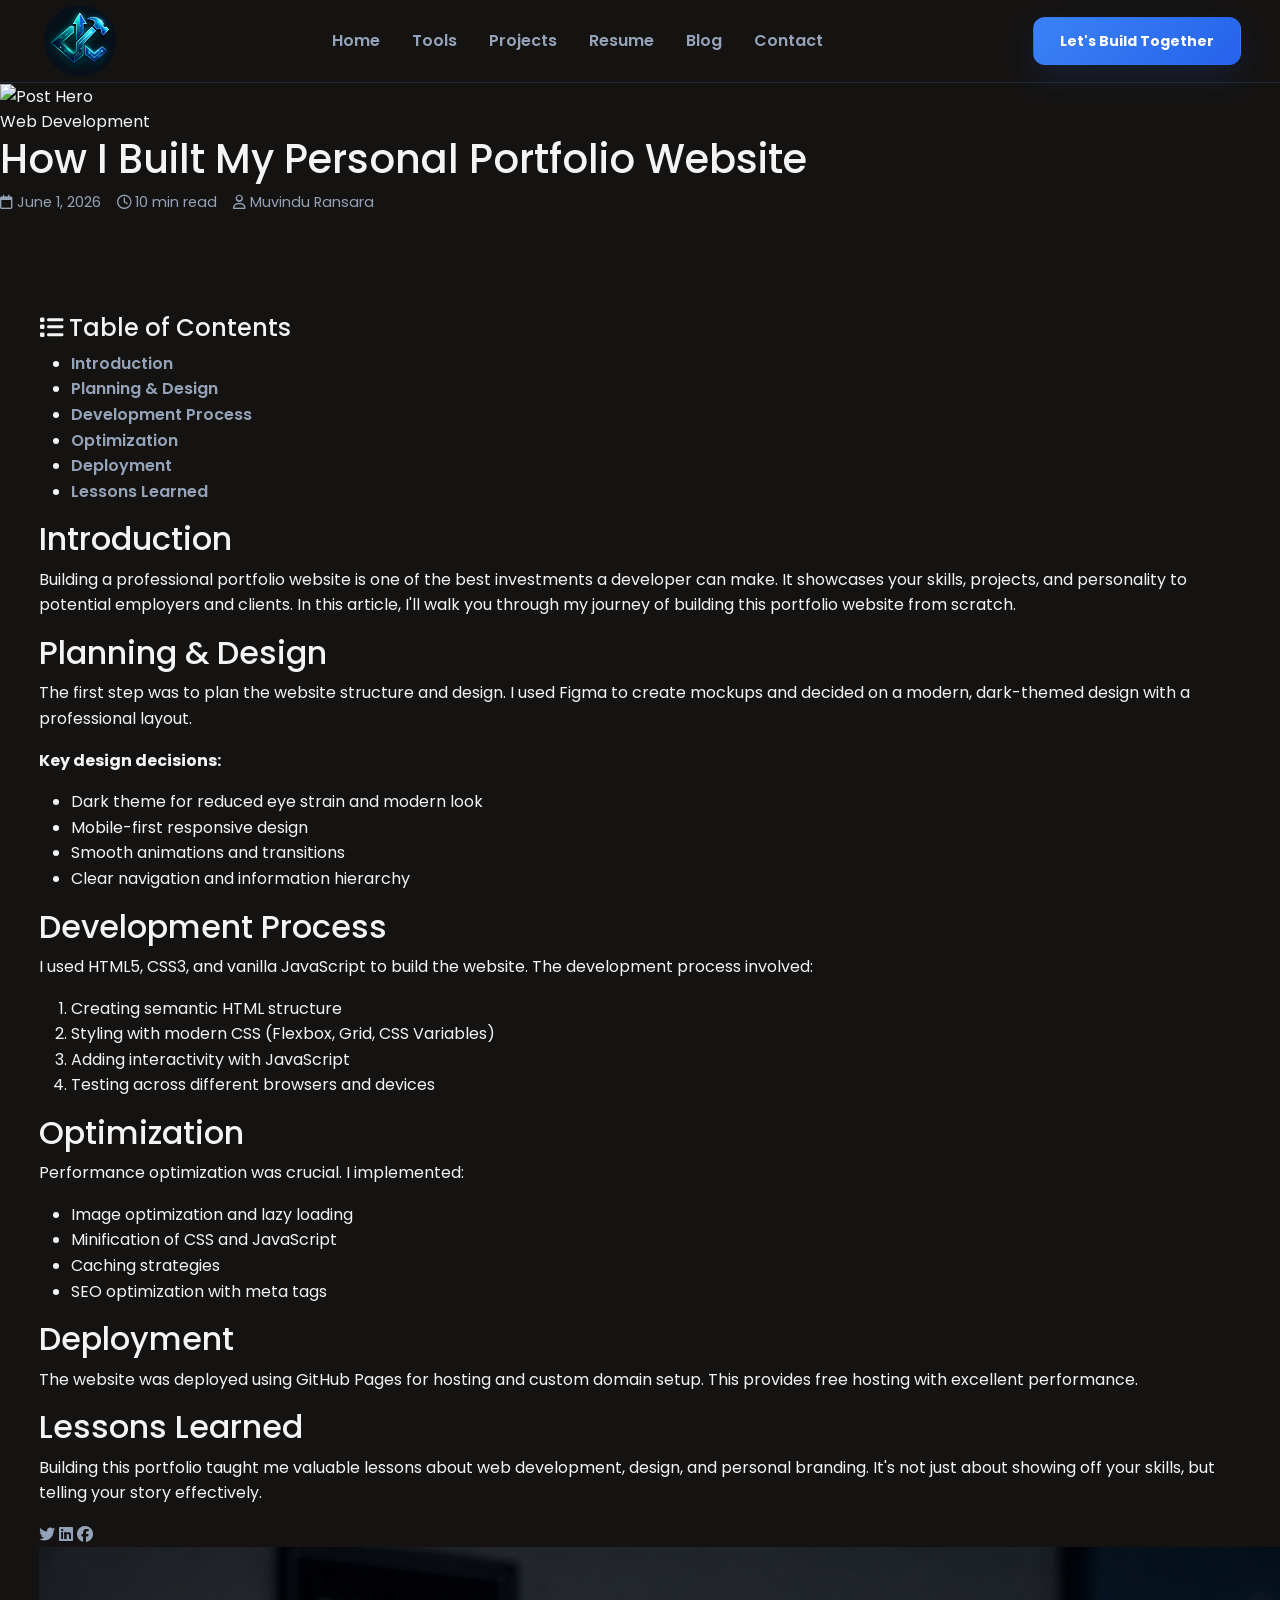
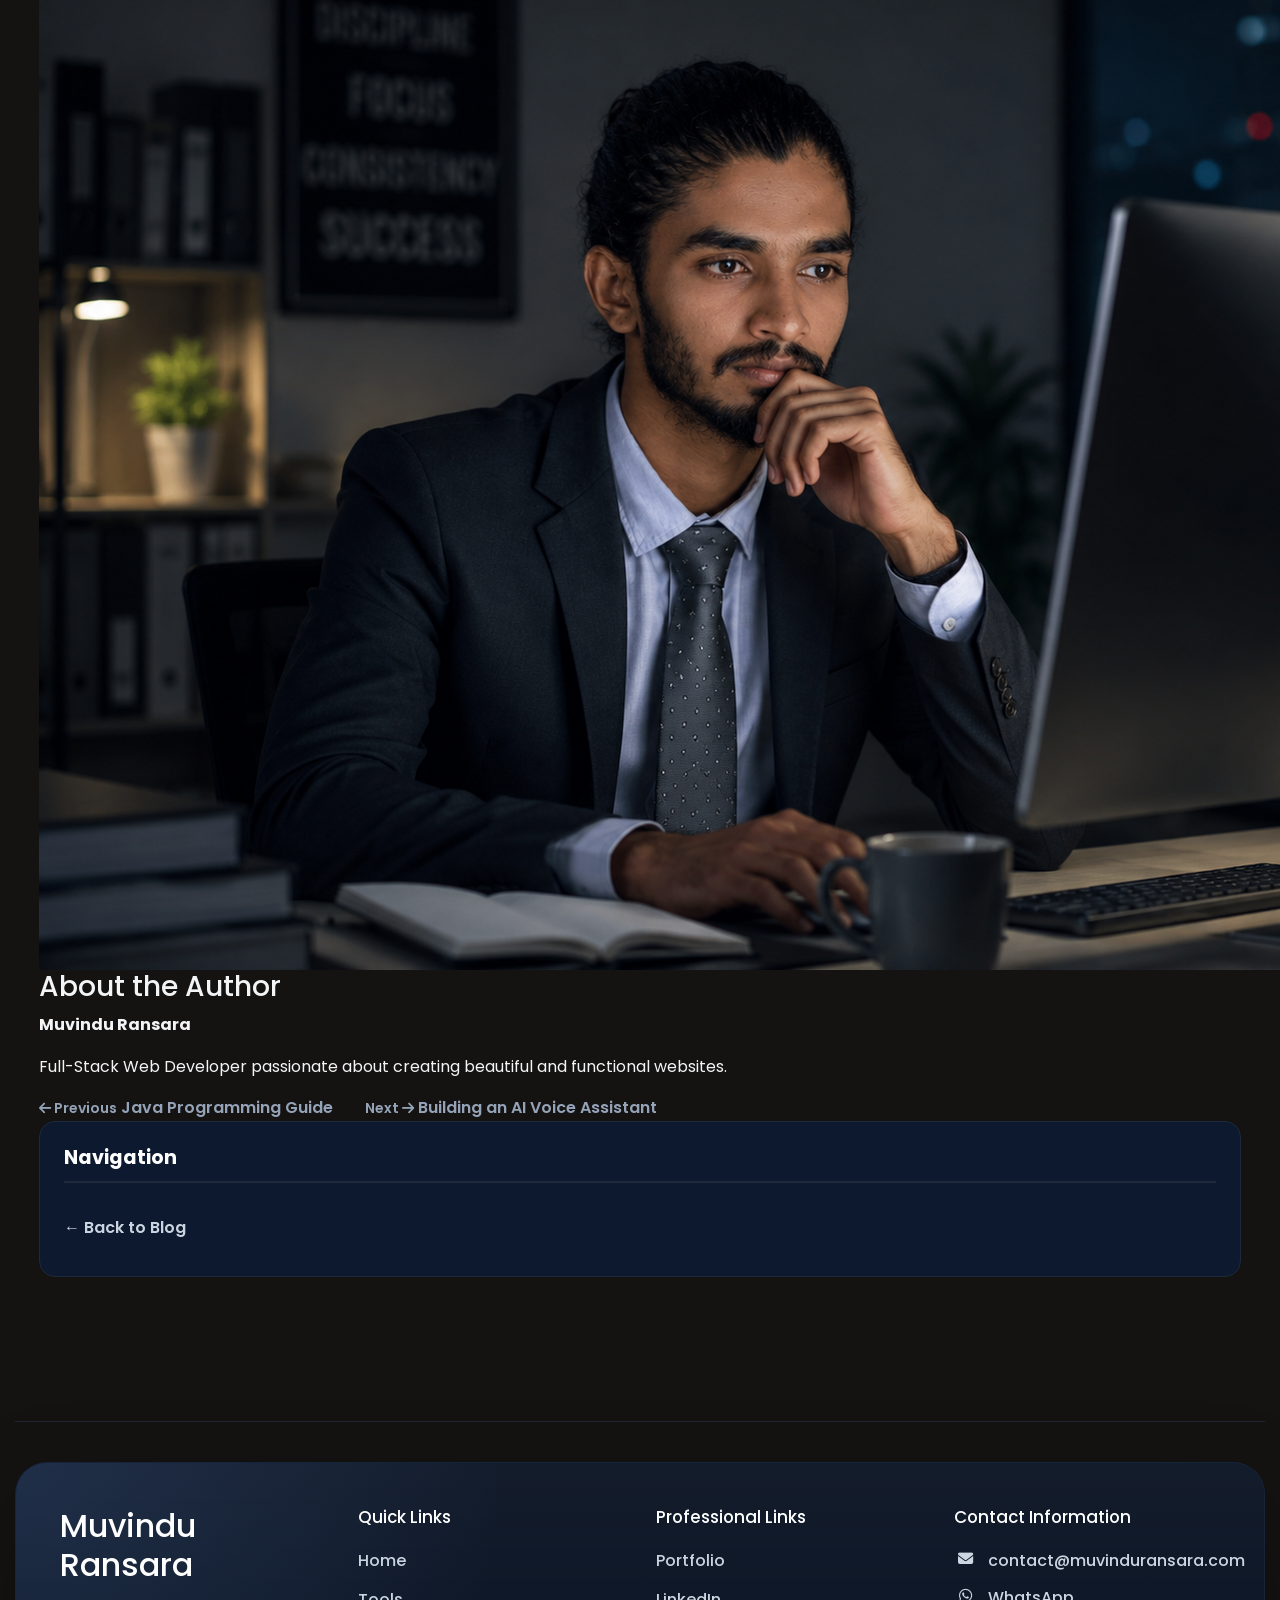
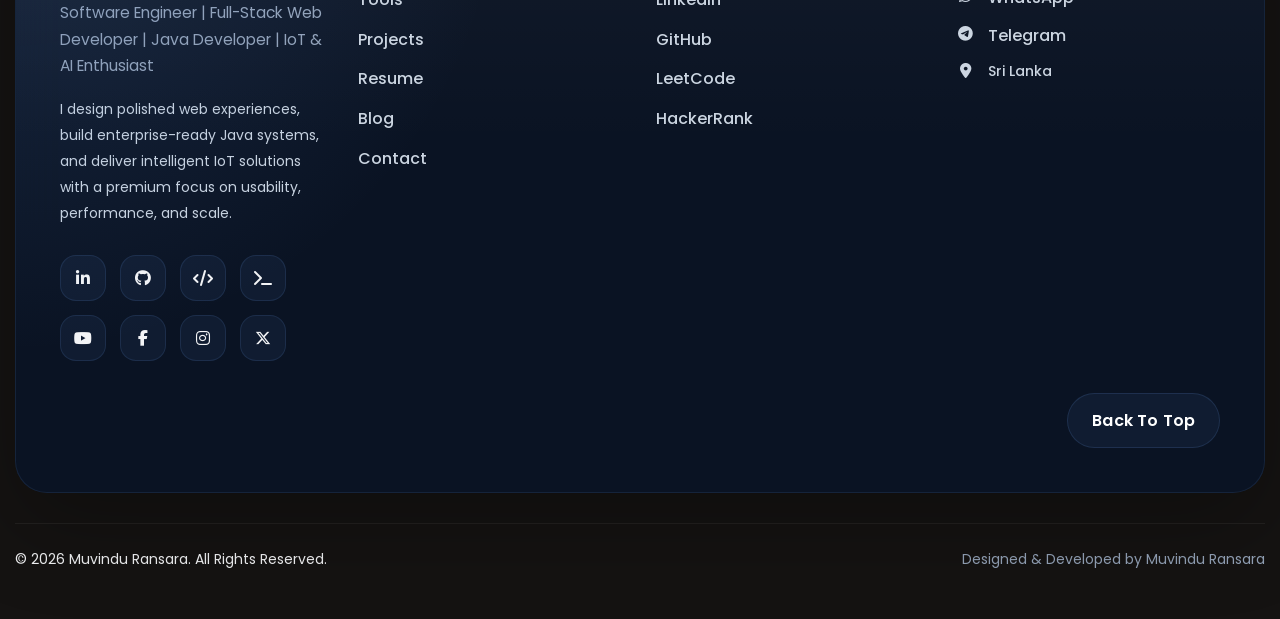
==== commit deb0cca6: "Update post-1.html" ====
--- a/post-1.html
+++ b/post-1.html
@@ -1,231 +1,124 @@
 <!DOCTYPE html>
 <html lang="en">
-
 <head>
     <meta charset="UTF-8">
     <meta name="viewport" content="width=device-width, initial-scale=1.0">
-    <meta name="description" content="My Journey to Becoming a Software Engineer in Sri Lanka - A comprehensive account of my path to software engineering.">
-    <meta property="og:title" content="My Journey to Becoming a Software Engineer in Sri Lanka">
-    <meta property="og:description" content="Discover the challenges, opportunities, and lessons learned on my path to becoming a software engineer.">
-    <meta property="og:image" content="../assets/featured-1.jpg">
-    <title>My Journey to Becoming a Software Engineer in Sri Lanka | Blog</title>
+    <meta name="description" content="Step-by-step guide to creating a professional portfolio website using HTML5, CSS3, and JavaScript.">
+    <title>How I Built My Personal Portfolio Website | Blog</title>
     <link rel="icon" href="../logo_converted.svg" type="image/x-icon">
     <link rel="stylesheet" href="https://cdnjs.cloudflare.com/ajax/libs/font-awesome/6.4.0/css/all.min.css">
     <link rel="preconnect" href="https://fonts.googleapis.com">
     <link rel="preconnect" href="https://fonts.gstatic.com" crossorigin>
     <link href="https://fonts.googleapis.com/css2?family=Poppins:wght@400;500;600;700;800&display=swap" rel="stylesheet">
     <link href="https://cdn.jsdelivr.net/npm/bootstrap@5.3.0/dist/css/bootstrap.min.css" rel="stylesheet">
-    <link rel="stylesheet" href="../style.css">
-    <link rel="stylesheet" href="../blog/blog-styles.css">
+    <link rel="stylesheet" href="style.css" />
+    <link rel="stylesheet" href="blog-styles.css" />
     
 </head>
-
 <body>
-    <!-- Navigation -->
 
     <div id="header"></div>
 
-    <!-- Hero Section -->
     <section class="post-hero">
-        <img src="assets/1.png" alt="Post Hero">
+        <img src="../assets/blog-3.jpg" alt="Post Hero">
         <div class="post-hero-overlay"></div>
         <div class="post-hero-content">
-            <span class="post-category">Career</span>
-            <h1 class="post-title">My Journey to Becoming a Software Engineer in Sri Lanka</h1>
+            <span class="post-category">Web Development</span>
+            <h1 class="post-title">How I Built My Personal Portfolio Website</h1>
             <div class="post-meta">
-                <span><i class="far fa-calendar"></i> June 5, 2026</span>
-                <span><i class="far fa-clock"></i> 8 min read</span>
+                <span><i class="far fa-calendar"></i> June 1, 2026</span>
+                <span><i class="far fa-clock"></i> 10 min read</span>
                 <span><i class="far fa-user"></i> Muvindu Ransara</span>
             </div>
         </div>
     </section>
 
-    <!-- Main Content -->
     <main class="blog-main">
         <div class="container">
             <div class="post-wrapper">
-                <!-- Article Content -->
                 <article class="post-content">
-                    <!-- Table of Contents -->
                     <div class="toc">
                         <h4><i class="fas fa-list"></i> Table of Contents</h4>
                         <ul>
-                            <li><a href="#introduction">Introduction</a></li>
-                            <li><a href="#beginning">My Beginning</a></li>
-                            <li><a href="#challenges">Challenges Faced</a></li>
-                            <li><a href="#breakthrough">The Breakthrough</a></li>
-                            <li><a href="#first-job">Landing My First Tech Job</a></li>
-                            <li><a href="#lessons">Key Lessons Learned</a></li>
-                            <li><a href="#advice">Advice for Aspiring Engineers</a></li>
+                            <li><a href="#intro">Introduction</a></li>
+                            <li><a href="#planning">Planning & Design</a></li>
+                            <li><a href="#development">Development Process</a></li>
+                            <li><a href="#optimization">Optimization</a></li>
+                            <li><a href="#deployment">Deployment</a></li>
+                            <li><a href="#lessons">Lessons Learned</a></li>
                         </ul>
                     </div>
 
-                    <h2 id="introduction">Introduction</h2>
-                    <p>
-                        Becoming a software engineer has been one of the most rewarding journeys of my life. What started as curiosity about how computers work transformed into a passion for building innovative solutions that solve real-world problems. This is my story—the challenges I faced, the lessons I learned, and how I navigated the path to becoming a software engineer in Sri Lanka.
-                    </p>
+                    <h2 id="intro">Introduction</h2>
+                    <p>Building a professional portfolio website is one of the best investments a developer can make. It showcases your skills, projects, and personality to potential employers and clients. In this article, I'll walk you through my journey of building this portfolio website from scratch.</p>
 
-                    <h2 id="beginning">My Beginning</h2>
-                    <p>
-                        I never grew up dreaming of becoming a software engineer. In fact, I didn't even know what the title meant when I was younger. My journey began in high school when I first encountered a computer programming class. The moment I wrote my first "Hello, World!" program, something clicked inside me.
-                    </p>
-                    <p>
-                        I was fascinated by the idea that I could write instructions that a computer would follow. This led me to explore more programming languages, starting with C++, then moving to Java and Python. I spent countless hours on websites like Codecademy and freeCodeCamp, teaching myself the fundamentals of programming.
-                    </p>
-
-                    <h2 id="challenges">Challenges Faced</h2>
-                    <p>
-                        The path to becoming a software engineer was not without obstacles. Here are some of the biggest challenges I faced:
-                    </p>
+                    <h2 id="planning">Planning & Design</h2>
+                    <p>The first step was to plan the website structure and design. I used Figma to create mockups and decided on a modern, dark-themed design with a professional layout.</p>
+                    <p><strong>Key design decisions:</strong></p>
                     <ul>
-                        <li><strong>Limited Resources:</strong> Growing up in Sri Lanka, access to quality tech education was limited. I had to rely on online resources and self-study.</li>
-                        <li><strong>Self-Doubt:</strong> Many times I questioned whether I was good enough. The imposter syndrome was real.</li>
-                        <li><strong>Financial Constraints:</strong> Quality bootcamps and courses were expensive. I had to be strategic about where I invested my money.</li>
-                        <li><strong>Competition:</strong> The tech industry is highly competitive. I had to constantly upskill to stay relevant.</li>
-                        <li><strong>Lack of Mentorship:</strong> Having someone to guide me would have accelerated my learning significantly.</li>
+                        <li>Dark theme for reduced eye strain and modern look</li>
+                        <li>Mobile-first responsive design</li>
+                        <li>Smooth animations and transitions</li>
+                        <li>Clear navigation and information hierarchy</li>
                     </ul>
 
-                    <h2 id="breakthrough">The Breakthrough</h2>
-                    <p>
-                        My breakthrough came when I decided to build real projects instead of just doing tutorials. I stopped watching endless YouTube videos and started creating. My first project was a weather application using API integration, followed by a portfolio website, and then more complex applications.
-                    </p>
-                    <blockquote>
-                        "Building real projects taught me more about programming than any course ever could. It forced me to debug, research, and think critically about solutions."
-                    </blockquote>
-                    <p>
-                        I also started contributing to open-source projects on GitHub. This exposed me to real-world code, collaboration, and best practices. It was humbling at first, but it accelerated my growth tremendously.
-                    </p>
-
-                    <h2 id="first-job">Landing My First Tech Job</h2>
-                    <p>
-                        After months of networking, applying to multiple positions, and continuously improving my portfolio, I finally got an interview offer from a local tech company. The interview process was rigorous, but my hands-on experience with real projects prepared me well.
-                    </p>
-                    <p>
-                        I joined as a Junior Developer and was thrown into the deep end. My first project was a challenging one, but it taught me invaluable lessons about professional development, teamwork, and delivering production-ready code.
-                    </p>
-
-                    <h2 id="lessons">Key Lessons Learned</h2>
-                    <p>
-                        Throughout this journey, I've learned several invaluable lessons that have shaped my career:
-                    </p>
+                    <h2 id="development">Development Process</h2>
+                    <p>I used HTML5, CSS3, and vanilla JavaScript to build the website. The development process involved:</p>
                     <ol>
-                        <li><strong>Build projects, don't just take courses:</strong> Real learning happens when you build something and encounter real problems.</li>
-                        <li><strong>Network actively:</strong> Many opportunities come through connections. Be part of the tech community.</li>
-                        <li><strong>Never stop learning:</strong> Technology changes rapidly. Staying current is essential.</li>
-                        <li><strong>Write clean code:</strong> Code readability and maintainability matter more than cleverness.</li>
-                        <li><strong>Embrace failure:</strong> Every bug and failed project is a learning opportunity.</li>
-                        <li><strong>Give back to the community:</strong> Help others learn and grow. It solidifies your own knowledge.</li>
+                        <li>Creating semantic HTML structure</li>
+                        <li>Styling with modern CSS (Flexbox, Grid, CSS Variables)</li>
+                        <li>Adding interactivity with JavaScript</li>
+                        <li>Testing across different browsers and devices</li>
                     </ol>
 
-                    <h2 id="advice">Advice for Aspiring Engineers</h2>
-                    <p>
-                        If you're starting your journey as a software engineer, here's my advice:
-                    </p>
-                    <p>
-                        <strong>1. Start Now:</strong> Don't wait for the perfect time. The best time to start is today.
-                    </p>
-                    <p>
-                        <strong>2. Choose a Language and Master It:</strong> Don't jump between languages constantly. Pick one and get proficient.
-                    </p>
-                    <p>
-                        <strong>3. Build Projects:</strong> Apply what you learn in projects. Start small and gradually increase complexity.
-                    </p>
-                    <p>
-                        <strong>4. Contribute to Open Source:</strong> It's a great way to learn and build your portfolio.
-                    </p>
-                    <p>
-                        <strong>5. Network:</strong> Build relationships with other developers. Attend meetups, conferences, and join online communities.
-                    </p>
-                    <p>
-                        <strong>6. Be Patient with Yourself:</strong> Everyone progresses at their own pace. Celebrate small wins and don't compare your beginning with someone else's middle.
-                    </p>
+                    <h2 id="optimization">Optimization</h2>
+                    <p>Performance optimization was crucial. I implemented:</p>
+                    <ul>
+                        <li>Image optimization and lazy loading</li>
+                        <li>Minification of CSS and JavaScript</li>
+                        <li>Caching strategies</li>
+                        <li>SEO optimization with meta tags</li>
+                    </ul>
 
-                    <!-- Share Buttons -->
+                    <h2 id="deployment">Deployment</h2>
+                    <p>The website was deployed using GitHub Pages for hosting and custom domain setup. This provides free hosting with excellent performance.</p>
+
+                    <h2 id="lessons">Lessons Learned</h2>
+                    <p>Building this portfolio taught me valuable lessons about web development, design, and personal branding. It's not just about showing off your skills, but telling your story effectively.</p>
+
                     <div class="share-buttons">
-                        <a href="#" class="share-btn" title="Share on Twitter"><i class="fab fa-twitter"></i></a>
-                        <a href="#" class="share-btn" title="Share on LinkedIn"><i class="fab fa-linkedin"></i></a>
-                        <a href="#" class="share-btn" title="Share on Facebook"><i class="fab fa-facebook"></i></a>
-                        <a href="#" class="share-btn" title="Share on WhatsApp"><i class="fab fa-whatsapp"></i></a>
+                        <a href="#" class="share-btn"><i class="fab fa-twitter"></i></a>
+                        <a href="#" class="share-btn"><i class="fab fa-linkedin"></i></a>
+                        <a href="#" class="share-btn"><i class="fab fa-facebook"></i></a>
                     </div>
 
-                    <!-- Author Box -->
                     <div class="author-box">
-                        <img src="assets/1.png" alt="Muvindu Ransara" class="author-box-image">
+                        <img src="../my.png" alt="Muvindu Ransara" class="author-box-image">
                         <div class="author-box-content">
                             <h3>About the Author</h3>
                             <p><strong>Muvindu Ransara</strong></p>
-                            <p>Software Engineer | Full-Stack Web Developer | Java Developer | IoT & AI Enthusiast</p>
-                            <p>I'm passionate about building innovative solutions and helping others learn software engineering. Connect with me on <a href="https://github.com/muvindu2110" target="_blank">GitHub</a> and <a href="https://www.linkedin.com/in/muvindu-ransara-84312139b" target="_blank">LinkedIn</a>.</p>
+                            <p>Full-Stack Web Developer passionate about creating beautiful and functional websites.</p>
                         </div>
                     </div>
 
-                    <!-- Post Navigation -->
                     <nav class="post-navigation">
-                        <a href="#" class="nav-post">
-                            <small><i class="fas fa-arrow-left"></i> Previous Post</small>
-                            <span class="nav-title">Getting Started with Arduino and ESP32</span>
+                        <a href="post-2.html" class="nav-post">
+                            <small><i class="fas fa-arrow-left"></i> Previous</small>
+                            <span class="nav-title">Java Programming Guide</span>
                         </a>
-                        <a href="post-2.html" class="nav-post nav-post-right">
-                            <small>Next Post <i class="fas fa-arrow-right"></i></small>
-                            <span class="nav-title">Java Programming Complete Beginner Guide</span>
+                        <a href="post-4.html" class="nav-post nav-post-right">
+                            <small>Next <i class="fas fa-arrow-right"></i></small>
+                            <span class="nav-title">Building an AI Voice Assistant</span>
                         </a>
                     </nav>
-
-                    <!-- Related Posts -->
-                    <section class="related-posts">
-                        <h3>Related Articles</h3>
-                        <div class="related-grid">
-                            <article class="related-card">
-                                <img src="assets/1.png" alt="Related Post" class="related-card-image">
-                                <div class="related-card-content">
-                                    <h4 class="related-card-title">Essential Skills Every Software Engineer Needs</h4>
-                                    <div class="related-card-meta"><i class="far fa-calendar"></i> May 16, 2026</div>
-                                </div>
-                            </article>
-                            <article class="related-card">
-                                <img src="assets/1.png" alt="Related Post" class="related-card-image">
-                                <div class="related-card-content">
-                                    <h4 class="related-card-title">How to Build a Professional Developer Portfolio</h4>
-                                    <div class="related-card-meta"><i class="far fa-calendar"></i> May 10, 2026</div>
-                                </div>
-                            </article>
-                            <article class="related-card">
-                                <img src="assets/1.png" alt="Related Post" class="related-card-image">
-                                <div class="related-card-content">
-                                    <h4 class="related-card-title">How Developers Should Use GitHub Professionally</h4>
-                                    <div class="related-card-meta"><i class="far fa-calendar"></i> May 22, 2026</div>
-                                </div>
-                            </article>
-                        </div>
-                    </section>
                 </article>
 
-                <!-- Sidebar -->
                 <aside class="blog-sidebar" style="height: fit-content; position: sticky; top: 100px;">
                     <div class="sidebar-widget">
-                        <h3 class="widget-title">Quick Links</h3>
+                        <h3 class="widget-title">Navigation</h3>
                         <div class="categories-list">
                             <div class="category-item">
                                 <a class="category-link" href="../blog/index.html">← Back to Blog</a>
-                            </div>
-                        </div>
-                    </div>
-
-                    <div class="sidebar-widget author-widget">
-                        <div class="author-card">
-                            <img src="assets/1.png" alt="Muvindu Ransara" class="author-image">
-                            <h3 class="author-name">Muvindu Ransara</h3>
-                            <p class="author-bio">Software Engineer | Full-Stack Web Developer | Java Developer | IoT & AI Enthusiast</p>
-                            <div class="author-links">
-                                <a href="https://github.com/muvindu2110" title="GitHub" target="_blank" rel="noopener">
-                                    <i class="fab fa-github"></i>
-                                </a>
-                                <a href="https://www.linkedin.com/in/muvindu-ransara-84312139b" title="LinkedIn" target="_blank" rel="noopener">
-                                    <i class="fab fa-linkedin"></i>
-                                </a>
-                                <a href="mailto:muvindu2110@gmail.com" title="Email">
-                                    <i class="fas fa-envelope"></i>
-                                </a>
                             </div>
                         </div>
                     </div>
@@ -234,15 +127,17 @@
         </div>
     </main>
 
-    <!-- Footer -->
         <div id="footer"></div>
 
 
+    <script>
+        function toggleHeader() { document.querySelector('header').classList.toggle('header-open'); }
+        function closeHeader() { document.querySelector('header').classList.remove('header-open'); }
+    </script>
+
         <!-- Scripts -->
     <script src="blog-script.js"></script>
+
     <script src="script.js"></script>
-
-
 </body>
-
-</html>+</html>
--- a/blog-styles.css
+++ b/blog-styles.css
@@ -0,0 +1,866 @@
+/* ========================================================================== */
+/* BLOG SECTION STYLES */
+/* ========================================================================== */
+
+:root {
+    --blog-primary: var(--page-bg);
+    --blog-accent: var(--accent);
+    --blog-accent-light: rgba(59, 130, 246, 0.1);
+    --blog-text: var(--text-base);
+    --blog-text-muted: var(--text-muted);
+    --blog-bg: var(--page-bg);
+    --blog-surface: var(--surface);
+    --blog-border: var(--border);
+    --blog-shadow: var(--shadow-strong);
+}
+
+/* ========================================================================== */
+/* HERO SECTION */
+/* ========================================================================== */
+
+.blog-hero {
+    position: relative;
+    min-height: 500px;
+    display: flex;
+    align-items: center;
+    justify-content: center;
+    overflow: hidden;
+    background: linear-gradient(135deg, var(--surface) 0%, var(--surface-strong) 50%, var(--page-bg) 100%);
+    margin-top: 80px;
+}
+
+.blog-hero img {
+    position: absolute;
+    width: 100%;
+    height: 100%;
+    object-fit: cover;
+    object-position: center;
+    opacity: 0.4;
+}
+
+.blog-hero::before {
+    content: '';
+    position: absolute;
+    top: 0;
+    left: 0;
+    right: 0;
+    bottom: 0;
+    background: url('data:image/svg+xml,<svg xmlns="http://www.w3.org/2000/svg" viewBox="0 0 1200 600"><defs><pattern id="grid" width="80" height="80" patternUnits="userSpaceOnUse"><path d="M 80 0 L 0 0 0 80" fill="none" stroke="%23598ad4" stroke-width="0.5" opacity="0.1"/></pattern></defs><rect width="1200" height="600" fill="url(%23grid)"/></svg>');
+    opacity: 0.5;
+}
+
+.hero-overlay {
+    position: absolute;
+    top: 0;
+    left: 0;
+    right: 0;
+    bottom: 0;
+    background: radial-gradient(circle at 30% 50%, rgba(59, 130, 246, 0.1) 0%, transparent 50%),
+                radial-gradient(circle at 70% 50%, rgba(34, 197, 94, 0.05) 0%, transparent 50%);
+    animation: gradientShift 8s ease infinite;
+}
+
+@keyframes gradientShift {
+    0%, 100% { opacity: 1; }
+    50% { opacity: 0.8; }
+}
+
+.blog-hero .container {
+    position: relative;
+    z-index: 2;
+    width: 100%;
+}
+
+.hero-content {
+    text-align: center;
+    animation: slideUpFade 0.8s ease-out;
+}
+
+.hero-title {
+    font-size: 4rem;
+    font-weight: 800;
+    color: #ffffff;
+    margin-bottom: 20px;
+    background: linear-gradient(135deg, var(--accent) 0%, var(--accent-strong) 100%);
+    -webkit-background-clip: text;
+    -webkit-text-fill-color: transparent;
+    background-clip: text;
+    line-height: 1.1;
+}
+
+.hero-subtitle {
+    font-size: 1.3rem;
+    color: var(--text-muted);
+    margin-bottom: 40px;
+    font-weight: 500;
+}
+
+.blog-search-container {
+    max-width: 600px;
+    margin: 0 auto;
+}
+
+.search-wrapper {
+    display: flex;
+    gap: 0;
+    background: rgba(255, 255, 255, 0.05);
+    border: 1px solid rgba(59, 130, 246, 0.3);
+    border-radius: 50px;
+    padding: 4px;
+    backdrop-filter: blur(10px);
+    transition: all 0.3s ease;
+}
+
+.search-wrapper:focus-within {
+    border-color: var(--accent);
+    box-shadow: 0 0 30px rgba(59, 130, 246, 0.2);
+}
+
+.blog-search-input {
+    flex: 1;
+    background: transparent;
+    border: none;
+    outline: none;
+    padding: 14px 24px;
+    color: var(--text-base);
+    font-size: 1rem;
+    font-family: 'Poppins', sans-serif;
+}
+
+.blog-search-input::placeholder {
+    color: var(--text-muted);
+}
+
+.search-btn {
+    background: linear-gradient(135deg, var(--accent), var(--accent-strong));
+    color: white;
+    border: none;
+    padding: 14px 28px;
+    border-radius: 50px;
+    cursor: pointer;
+    font-size: 1rem;
+    transition: all 0.3s ease;
+    margin-right: 4px;
+}
+
+.search-btn:hover {
+    transform: translateY(-2px);
+    box-shadow: 0 8px 20px rgba(59, 130, 246, 0.3);
+}
+
+@keyframes slideUpFade {
+    from {
+        opacity: 0;
+        transform: translateY(30px);
+    }
+    to {
+        opacity: 1;
+        transform: translateY(0);
+    }
+}
+
+/* ========================================================================== */
+/* MAIN BLOG LAYOUT */
+/* ========================================================================== */
+
+.blog-main {
+    padding: 80px 0;
+    background: var(--blog-bg);
+}
+
+.blog-layout {
+    display: grid;
+    grid-template-columns: 1fr 350px;
+    gap: 40px;
+}
+
+.blog-content {
+    display: flex;
+    flex-direction: column;
+    gap: 60px;
+}
+
+/* ========================================================================== */
+/* FEATURED POST SECTION */
+/* ========================================================================== */
+
+.featured-post-section {
+    margin-bottom: 20px;
+}
+
+.featured-post-card {
+    display: grid;
+    grid-template-columns: 1fr 1fr;
+    gap: 0;
+    background: var(--blog-surface);
+    border: 1px solid var(--blog-border);
+    border-radius: 20px;
+    overflow: hidden;
+    transition: all 0.4s cubic-bezier(0.175, 0.885, 0.32, 1.275);
+    box-shadow: 0 10px 40px rgba(0, 0, 0, 0.3);
+}
+
+featured-post-card:hover {
+    border-color: var(--accent);
+    transform: translateY(-8px);
+    box-shadow: 0 20px 60px rgba(59, 130, 246, 0.2);
+}
+
+.featured-image {
+    position: relative;
+    overflow: hidden;
+    height: 100%;
+    min-height: 350px;
+}
+
+.featured-image img {
+    width: 100%;
+    height: 100%;
+    object-fit: cover;
+    transition: transform 0.6s ease;
+}
+
+.featured-post-card:hover .featured-image img {
+    transform: scale(1.1);
+}
+
+.featured-badge {
+    position: absolute;
+    top: 20px;
+    left: 20px;
+    background: linear-gradient(135deg, var(--accent), var(--accent-strong));
+    color: white;
+    padding: 8px 16px;
+    border-radius: 50px;
+    font-size: 0.75rem;
+    font-weight: 700;
+    text-transform: uppercase;
+    letter-spacing: 1px;
+    z-index: 10;
+    box-shadow: 0 4px 15px rgba(59, 130, 246, 0.3);
+}
+
+.featured-content {
+    padding: 40px;
+    display: flex;
+    flex-direction: column;
+    justify-content: space-between;
+}
+
+.post-meta {
+    display: flex;
+    gap: 16px;
+    margin-bottom: 20px;
+    flex-wrap: wrap;
+    font-size: 0.9rem;
+    color: #94a3b8;
+}
+
+.category-badge {
+    display: inline-block;
+    padding: 6px 14px;
+    border-radius: 20px;
+    font-weight: 600;
+    font-size: 0.85rem;
+    text-transform: capitalize;
+}
+
+.category-badge.java-cat { background: rgba(244, 63, 94, 0.1); color: #f03f5e; }
+.category-badge.web-cat { background: rgba(59, 130, 246, 0.1); color: var(--accent); }
+.category-badge.ai-cat { background: rgba(34, 197, 94, 0.1); color: #22c55e; }
+.category-badge.iot-cat { background: rgba(168, 85, 247, 0.1); color: #a855f7; }
+.category-badge.career-cat { background: rgba(251, 146, 60, 0.1); color: #fb923c; }
+.category-badge.tutorial-cat { background: rgba(59, 130, 246, 0.1); color: var(--accent); }
+
+.featured-title {
+    font-size: 2rem;
+    font-weight: 700;
+    color: #ffffff;
+    margin-bottom: 16px;
+    line-height: 1.3;
+}
+
+.featured-excerpt {
+    font-size: 1rem;
+    color: #cbd5e1;
+    line-height: 1.6;
+    margin-bottom: 24px;
+}
+
+.read-more-btn {
+    display: inline-flex;
+    align-items: center;
+    gap: 8px;
+    width: fit-content;
+    padding: 12px 28px;
+    background: linear-gradient(135deg, var(--accent), var(--accent-strong));
+    color: white;
+    text-decoration: none;
+    border-radius: 50px;
+    font-weight: 600;
+    transition: all 0.3s ease;
+    border: 2px solid transparent;
+}
+
+.read-more-btn:hover {
+    transform: translateX(4px);
+    box-shadow: 0 8px 20px rgba(59, 130, 246, 0.3);
+}
+
+/* ========================================================================== */
+/* BLOG GRID SECTION */
+/* ========================================================================== */
+
+.blog-grid-section {
+    margin-top: 60px;
+}
+
+.section-title {
+    font-size: 2rem;
+    font-weight: 700;
+    color: #ffffff;
+    margin-bottom: 40px;
+    padding-bottom: 20px;
+    border-bottom: 2px solid var(--blog-border);
+}
+
+.blog-grid {
+    display: grid;
+    grid-template-columns: repeat(auto-fill, minmax(320px, 1fr));
+    gap: 30px;
+}
+
+/* Blog Card */
+.blog-card {
+    background: var(--blog-surface);
+    border: 1px solid var(--blog-border);
+    border-radius: 16px;
+    overflow: hidden;
+    transition: all 0.4s cubic-bezier(0.175, 0.885, 0.32, 1.275);
+    display: flex;
+    flex-direction: column;
+}
+
+.blog-card:hover {
+    border-color: var(--accent);
+    transform: translateY(-8px);
+    box-shadow: 0 20px 50px rgba(59, 130, 246, 0.15);
+}
+
+.blog-card-image {
+    position: relative;
+    width: 100%;
+    height: 220px;
+    overflow: hidden;
+}
+
+.blog-card-image img {
+    width: 100%;
+    height: 100%;
+    object-fit: cover;
+    transition: transform 0.6s ease;
+}
+
+.blog-card:hover .blog-card-image img {
+    transform: scale(1.1);
+}
+
+.blog-card-category {
+    position: absolute;
+    top: 12px;
+    left: 12px;
+    padding: 6px 14px;
+    border-radius: 20px;
+    font-size: 0.75rem;
+    font-weight: 700;
+    text-transform: uppercase;
+    z-index: 10;
+    background: rgba(0, 0, 0, 0.6);
+    color: var(--accent);
+    backdrop-filter: blur(10px);
+}
+
+.blog-card-content {
+    padding: 24px;
+    display: flex;
+    flex-direction: column;
+    flex: 1;
+}
+
+.blog-card-meta {
+    display: flex;
+    gap: 12px;
+    font-size: 0.85rem;
+    color: #64748b;
+    margin-bottom: 12px;
+    flex-wrap: wrap;
+}
+
+.blog-card-title {
+    font-size: 1.2rem;
+    font-weight: 700;
+    color: #ffffff;
+    margin-bottom: 12px;
+    line-height: 1.4;
+    transition: color 0.3s ease;
+}
+
+.blog-card:hover .blog-card-title {
+    color: var(--accent);
+}
+
+.blog-card-excerpt {
+    font-size: 0.95rem;
+    color: #cbd5e1;
+    line-height: 1.5;
+    margin-bottom: 16px;
+    flex: 1;
+}
+
+.blog-card-footer {
+    display: flex;
+    justify-content: space-between;
+    align-items: center;
+    margin-top: auto;
+    padding-top: 16px;
+    border-top: 1px solid var(--blog-border);
+}
+
+.reading-time {
+    font-size: 0.85rem;
+    color: #64748b;
+}
+
+.blog-card-link {
+    display: inline-flex;
+    align-items: center;
+    gap: 6px;
+    color: var(--accent);
+    text-decoration: none;
+    font-weight: 600;
+    transition: all 0.3s ease;
+}
+
+.blog-card-link:hover {
+    gap: 10px;
+    color: var(--accent-strong);
+}
+
+/* ========================================================================== */
+/* PAGINATION */
+/* ========================================================================== */
+
+.pagination-nav {
+    margin-top: 60px;
+    display: flex;
+    justify-content: center;
+}
+
+.pagination {
+    display: flex;
+    gap: 8px;
+    list-style: none;
+    padding: 0;
+}
+
+.pagination li {
+    margin: 0;
+}
+
+.pagination a,
+.pagination span {
+    display: flex;
+    align-items: center;
+    justify-content: center;
+    width: 40px;
+    height: 40px;
+    border-radius: 8px;
+    border: 1px solid var(--blog-border);
+    color: #cbd5e1;
+    text-decoration: none;
+    transition: all 0.3s ease;
+    font-weight: 600;
+}
+
+.pagination a:hover {
+    border-color: var(--accent);
+    color: var(--accent);
+    background: rgba(59, 130, 246, 0.1);
+    transform: translateY(-2px);
+}
+
+.pagination .active span {
+    background: linear-gradient(135deg, var(--accent), var(--accent-strong));
+    color: white;
+    border-color: var(--accent);
+}
+
+/* ========================================================================== */
+/* SIDEBAR */
+/* ========================================================================== */
+
+.blog-sidebar {
+    display: flex;
+    flex-direction: column;
+    gap: 30px;
+}
+
+.sidebar-widget {
+    background: var(--blog-surface);
+    border: 1px solid var(--blog-border);
+    border-radius: 16px;
+    padding: 24px;
+    transition: all 0.3s ease;
+}
+
+.sidebar-widget:hover {
+    border-color: var(--accent);
+    box-shadow: 0 10px 30px rgba(59, 130, 246, 0.1);
+}
+
+.widget-title {
+    font-size: 1.2rem;
+    font-weight: 700;
+    color: #ffffff;
+    margin-bottom: 20px;
+    padding-bottom: 12px;
+    border-bottom: 2px solid var(--blog-border);
+}
+
+/* Categories Widget */
+.categories-list {
+    display: flex;
+    flex-direction: column;
+    gap: 12px;
+}
+
+.category-item {
+    display: flex;
+    justify-content: space-between;
+    align-items: center;
+    padding: 12px 0;
+    border-bottom: 1px solid rgba(255, 255, 255, 0.05);
+}
+
+.category-item:last-child {
+    border-bottom: none;
+}
+
+.category-link {
+    color: #cbd5e1;
+    text-decoration: none;
+    transition: color 0.3s ease;
+    cursor: pointer;
+}
+
+.category-link:hover {
+    color: var(--accent);
+}
+
+.category-count {
+    background: rgba(59, 130, 246, 0.1);
+    color: var(--accent);
+    padding: 4px 12px;
+    border-radius: 20px;
+    font-size: 0.85rem;
+    font-weight: 600;
+}
+
+/* Recent Posts Widget */
+.recent-posts,
+.popular-posts {
+    display: flex;
+    flex-direction: column;
+    gap: 16px;
+}
+
+.post-item {
+    padding: 12px 0;
+    border-bottom: 1px solid rgba(255, 255, 255, 0.05);
+    transition: all 0.3s ease;
+}
+
+.post-item:last-child {
+    border-bottom: none;
+    padding-bottom: 0;
+}
+
+.post-item-link {
+    color: #cbd5e1;
+    text-decoration: none;
+    font-size: 0.95rem;
+    font-weight: 500;
+    transition: all 0.3s ease;
+    display: block;
+    line-height: 1.4;
+}
+
+.post-item-link:hover {
+    color: var(--accent);
+    padding-left: 8px;
+}
+
+.post-item-date {
+    font-size: 0.8rem;
+    color: #64748b;
+    margin-top: 4px;
+}
+
+/* Tags Cloud Widget */
+.tags-cloud {
+    display: flex;
+    flex-wrap: wrap;
+    gap: 12px;
+}
+
+.tag {
+    display: inline-block;
+    padding: 8px 16px;
+    background: rgba(59, 130, 246, 0.1);
+    color: var(--accent);
+    border: 1px solid rgba(59, 130, 246, 0.3);
+    border-radius: 20px;
+    text-decoration: none;
+    font-size: 0.85rem;
+    font-weight: 600;
+    transition: all 0.3s ease;
+    cursor: pointer;
+}
+
+.tag:hover {
+    background: rgba(59, 130, 246, 0.2);
+    border-color: var(--accent);
+    transform: translateY(-2px);
+}
+
+/* Author Widget */
+.author-widget {
+    padding: 0;
+}
+
+.author-card {
+    text-align: center;
+    padding: 24px;
+    background: linear-gradient(135deg, rgba(59, 130, 246, 0.1) 0%, rgba(34, 197, 94, 0.05) 100%);
+    border-radius: 16px;
+}
+
+.author-image {
+    width: 100px;
+    height: 100px;
+    border-radius: 50%;
+    object-fit: cover;
+    margin-bottom: 16px;
+    border: 3px solid var(--accent);
+    transition: all 0.3s ease;
+}
+
+.author-card:hover .author-image {
+    transform: scale(1.05);
+}
+
+.author-name {
+    font-size: 1.1rem;
+    font-weight: 700;
+    color: #ffffff;
+    margin-bottom: 8px;
+}
+
+.author-bio {
+    font-size: 0.9rem;
+    color: #cbd5e1;
+    line-height: 1.5;
+    margin-bottom: 16px;
+}
+
+.author-links {
+    display: flex;
+    gap: 12px;
+    justify-content: center;
+}
+
+.author-links a {
+    display: flex;
+    align-items: center;
+    justify-content: center;
+    width: 40px;
+    height: 40px;
+    background: rgba(59, 130, 246, 0.2);
+    color: var(--accent);
+    border-radius: 50%;
+    text-decoration: none;
+    transition: all 0.3s ease;
+    border: 1px solid rgba(59, 130, 246, 0.3);
+}
+
+.author-links a:hover {
+    background: var(--accent);
+    color: white;
+    transform: translateY(-4px);
+}
+
+/* Newsletter Widget */
+.newsletter-widget {
+    background: linear-gradient(135deg, rgba(59, 130, 246, 0.15) 0%, rgba(34, 197, 94, 0.05) 100%);
+}
+
+.newsletter-desc {
+    color: #cbd5e1;
+    font-size: 0.95rem;
+    margin-bottom: 16px;
+}
+
+.newsletter-form {
+    display: flex;
+    flex-direction: column;
+    gap: 12px;
+}
+
+.newsletter-form input,
+.newsletter-form button {
+    padding: 12px 16px;
+    border-radius: 8px;
+    border: 1px solid rgba(59, 130, 246, 0.3);
+    font-family: 'Poppins', sans-serif;
+    font-size: 0.95rem;
+}
+
+.newsletter-form input {
+    background: rgba(0, 0, 0, 0.3);
+    color: #f3f4f6;
+    transition: all 0.3s ease;
+}
+
+.newsletter-form input:focus {
+    outline: none;
+    border-color: var(--accent);
+    background: rgba(59, 130, 246, 0.1);
+}
+
+.newsletter-form input::placeholder {
+    color: #64748b;
+}
+
+.newsletter-form button {
+    background: linear-gradient(135deg, var(--accent), var(--accent-strong));
+    color: white;
+    border: none;
+    font-weight: 700;
+    cursor: pointer;
+    transition: all 0.3s ease;
+}
+
+.newsletter-form button:hover {
+    transform: translateY(-2px);
+    box-shadow: 0 8px 20px rgba(59, 130, 246, 0.3);
+}
+
+/* ========================================================================== */
+/* RESPONSIVE DESIGN */
+/* ========================================================================== */
+
+@media (max-width: 1024px) {
+    .blog-layout {
+        grid-template-columns: 1fr;
+    }
+
+    .blog-sidebar {
+        grid-template-columns: repeat(2, 1fr);
+    }
+}
+
+@media (max-width: 768px) {
+    .hero-title {
+        font-size: 2.5rem;
+    }
+
+    .hero-subtitle {
+        font-size: 1.1rem;
+    }
+
+    .featured-post-card {
+        grid-template-columns: 1fr;
+    }
+
+    .featured-image {
+        min-height: 250px;
+    }
+
+    .featured-content {
+        padding: 24px;
+    }
+
+    .featured-title {
+        font-size: 1.5rem;
+    }
+
+    .featured-excerpt {
+        font-size: 0.95rem;
+    }
+
+    .blog-grid {
+        grid-template-columns: repeat(auto-fill, minmax(280px, 1fr));
+        gap: 20px;
+    }
+
+    .blog-sidebar {
+        display: grid;
+        grid-template-columns: 1fr;
+        gap: 20px;
+    }
+}
+
+@media (max-width: 576px) {
+    .blog-hero {
+        min-height: 400px;
+        margin-top: 60px;
+    }
+
+    .blog-main {
+        padding: 40px 0;
+    }
+
+    .hero-title {
+        font-size: 1.8rem;
+    }
+
+    .hero-subtitle {
+        font-size: 1rem;
+    }
+
+    .blog-search-input {
+        padding: 12px 16px;
+    }
+
+    .search-btn {
+        padding: 12px 20px;
+    }
+
+    .section-title {
+        font-size: 1.5rem;
+    }
+
+    .blog-grid {
+        grid-template-columns: 1fr;
+    }
+
+    .blog-card-content {
+        padding: 16px;
+    }
+
+    .sidebar-widget {
+        padding: 16px;
+    }
+
+    .featured-content {
+        padding: 16px;
+    }
+
+    .featured-title {
+        font-size: 1.2rem;
+    }
+
+    .post-meta {
+        font-size: 0.8rem;
+    }
+}
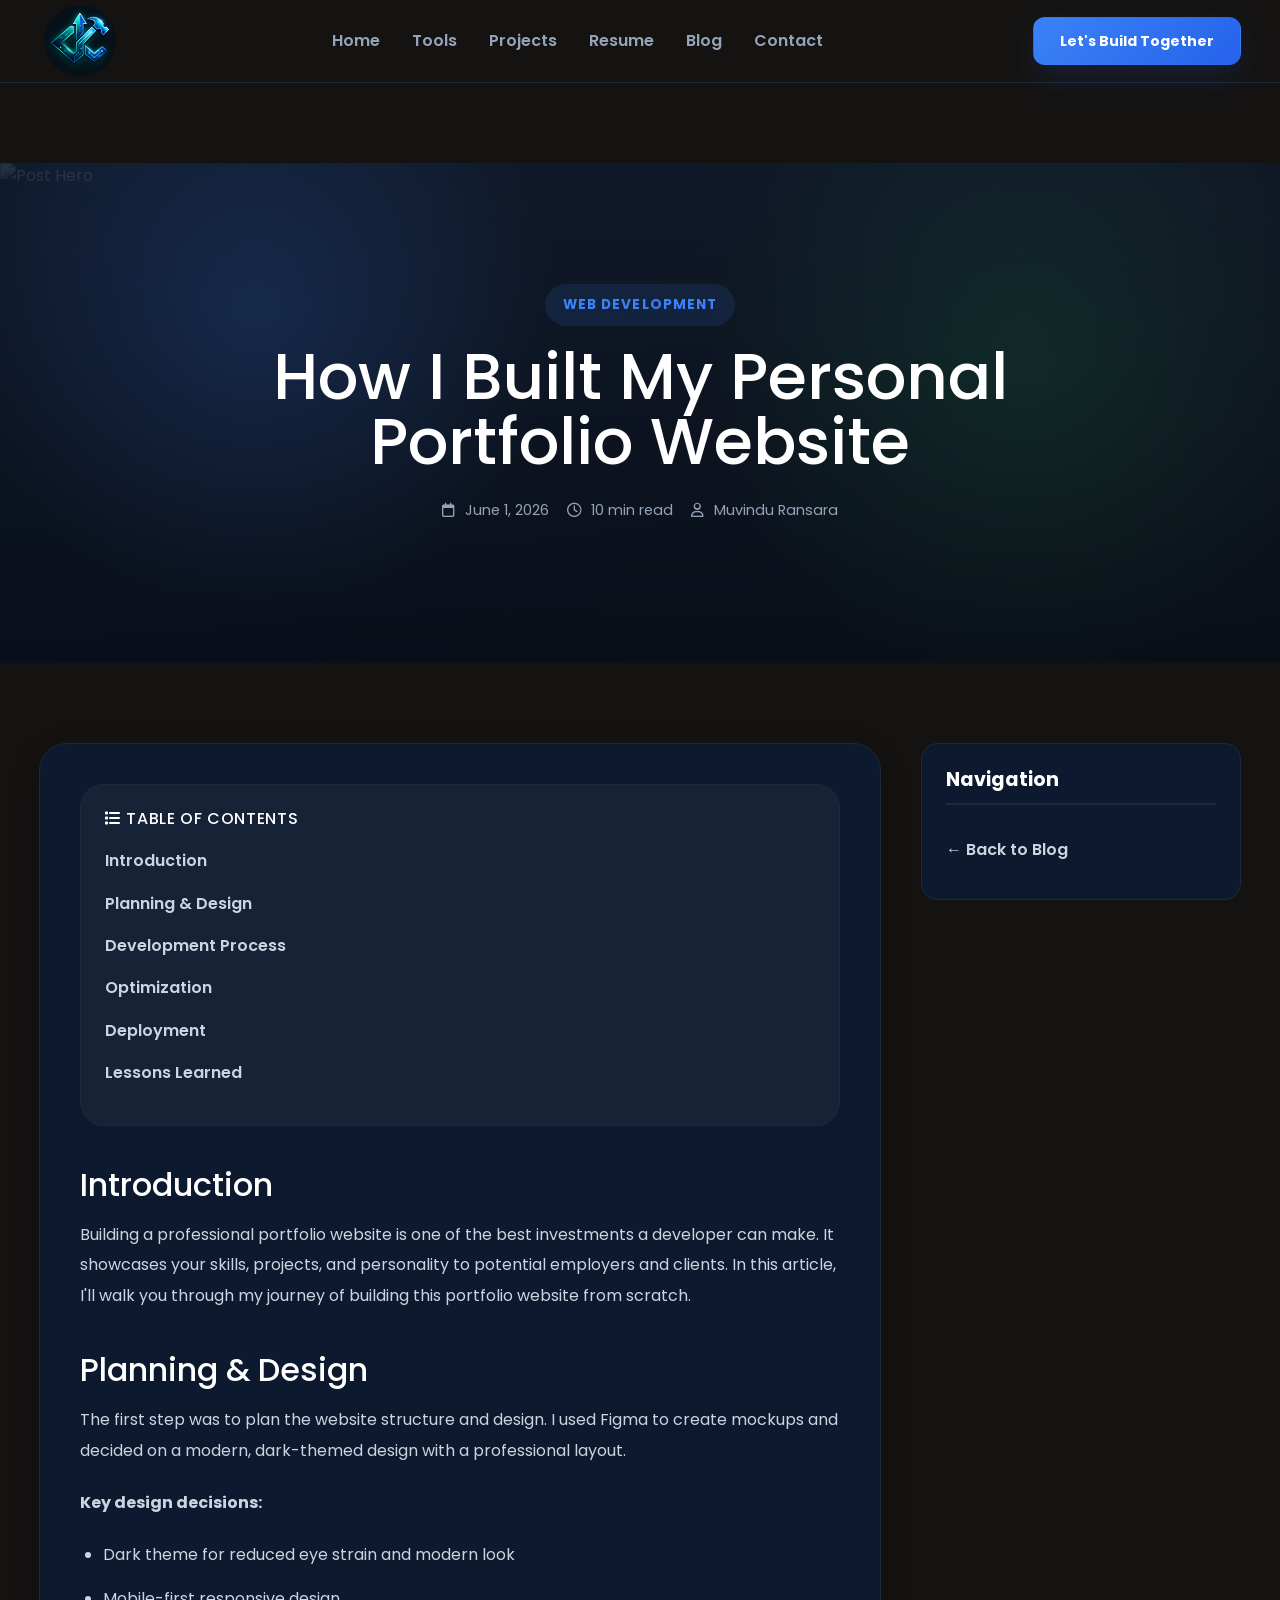
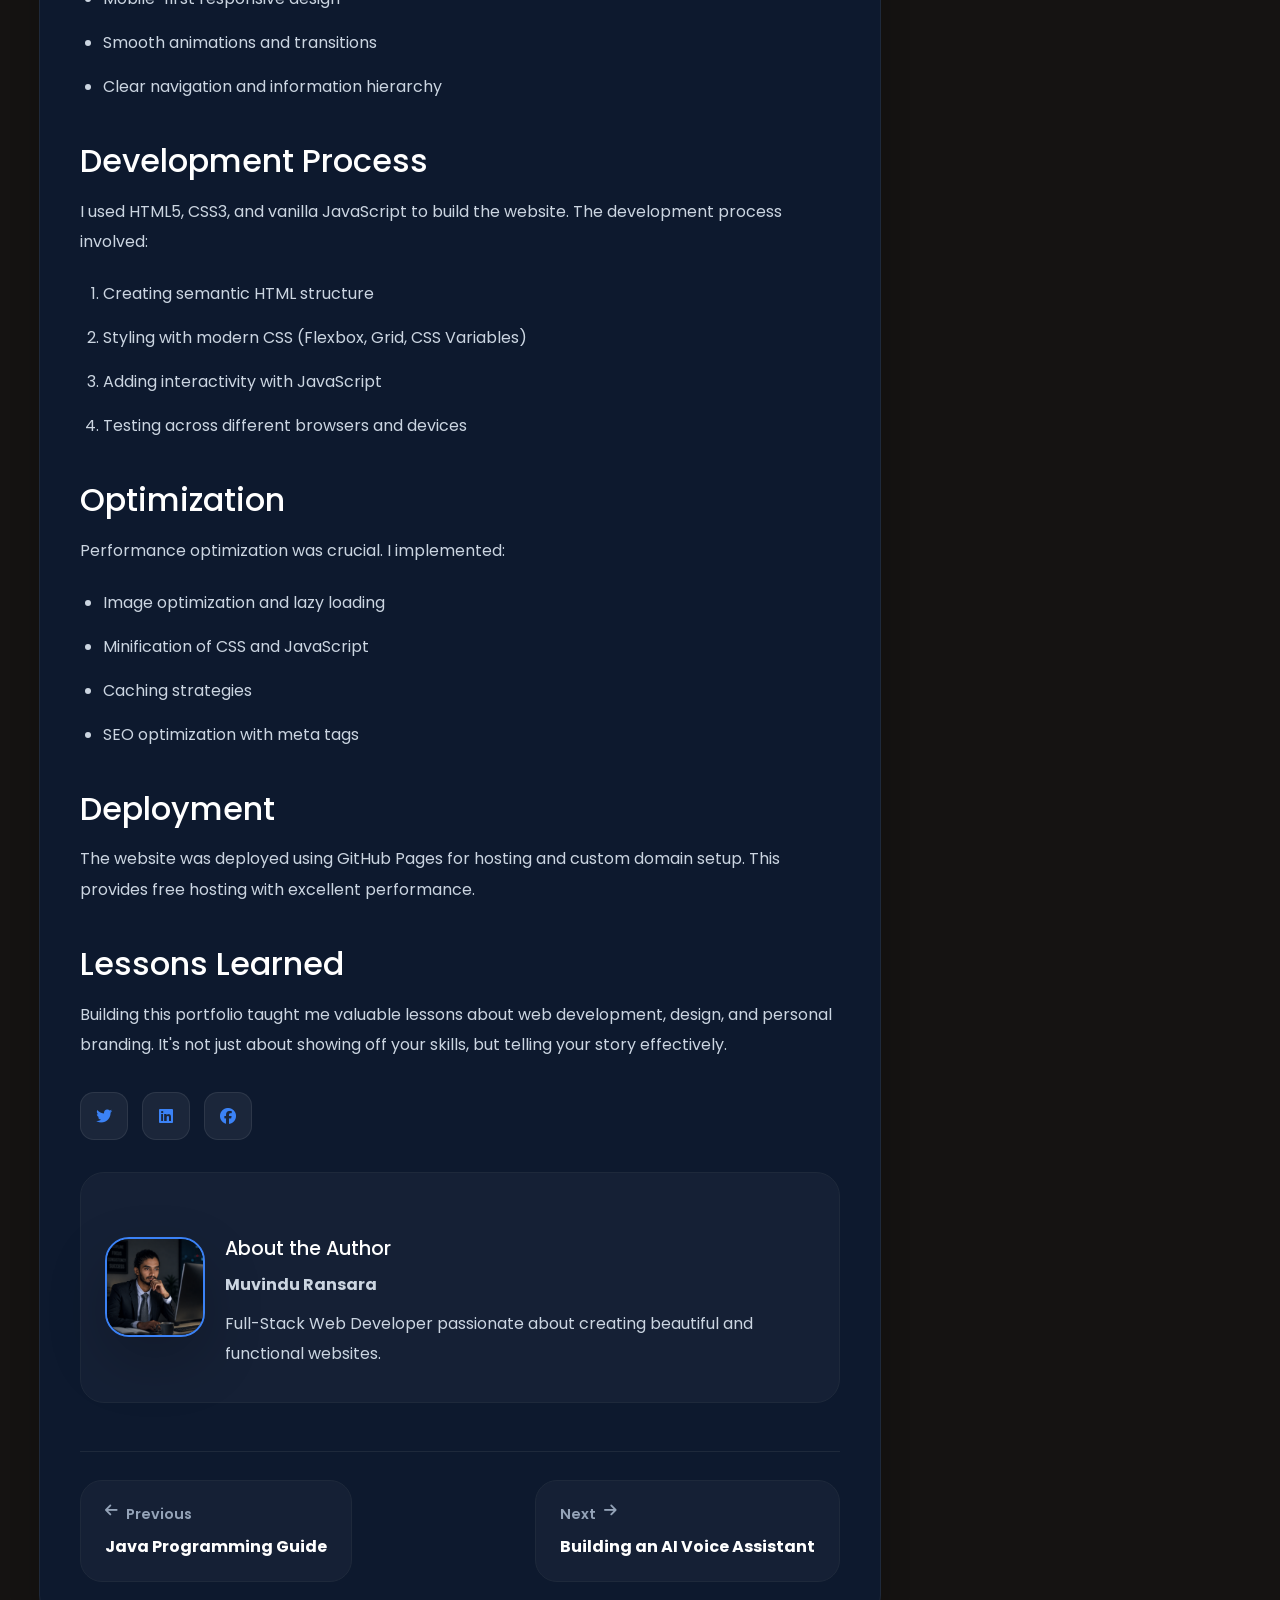
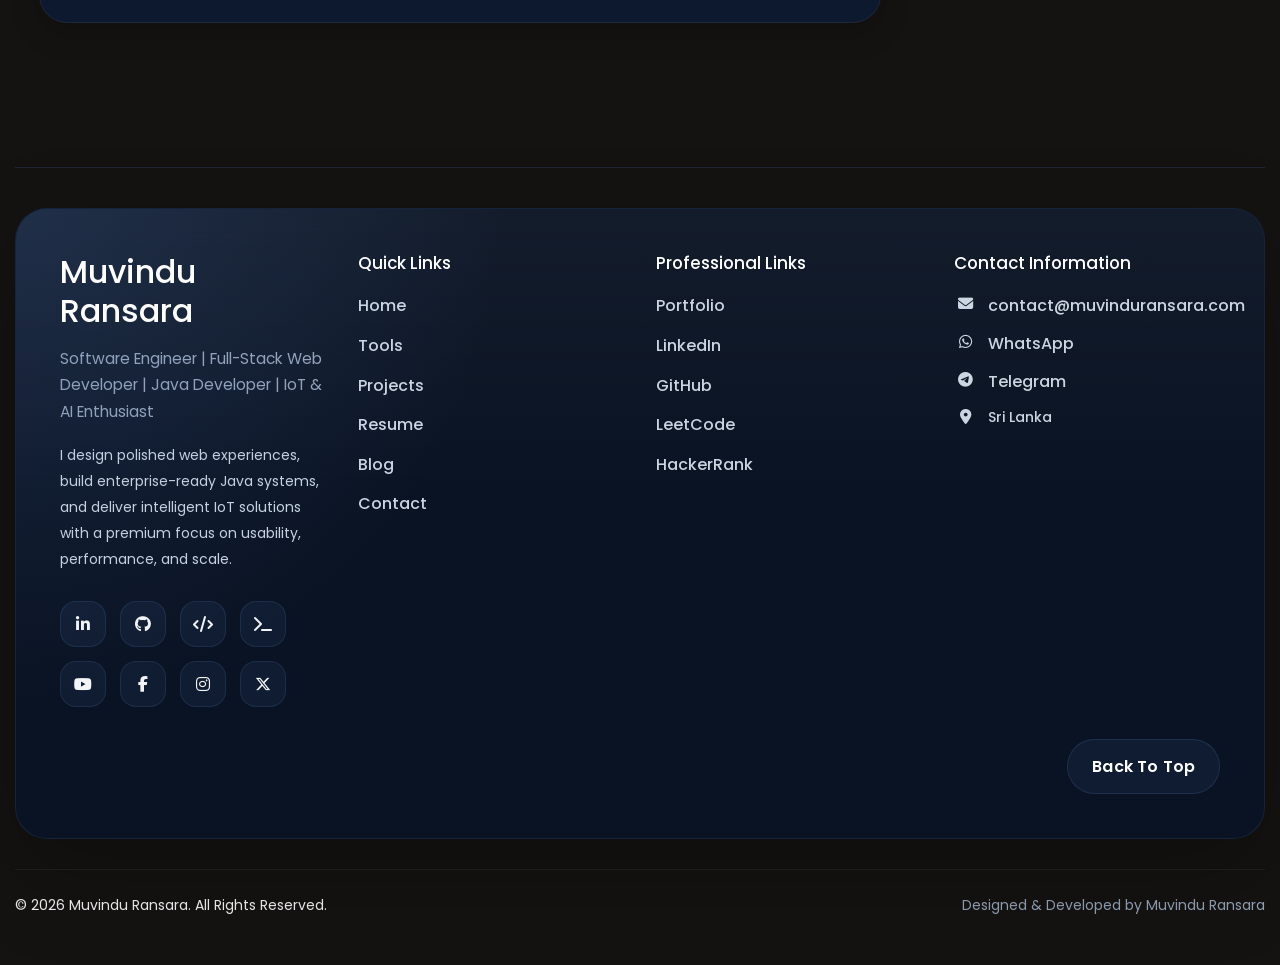
==== commit 1ebe3ce6: "Update post-1.html" ====
--- a/post-1.html
+++ b/post-1.html
@@ -5,7 +5,7 @@
     <meta name="viewport" content="width=device-width, initial-scale=1.0">
     <meta name="description" content="Step-by-step guide to creating a professional portfolio website using HTML5, CSS3, and JavaScript.">
     <title>How I Built My Personal Portfolio Website | Blog</title>
-    <link rel="icon" href="../logo_converted.svg" type="image/x-icon">
+    <link rel="icon" href="logo_converted.svg" type="image/x-icon">
     <link rel="stylesheet" href="https://cdnjs.cloudflare.com/ajax/libs/font-awesome/6.4.0/css/all.min.css">
     <link rel="preconnect" href="https://fonts.googleapis.com">
     <link rel="preconnect" href="https://fonts.gstatic.com" crossorigin>
@@ -20,7 +20,7 @@
     <div id="header"></div>
 
     <section class="post-hero">
-        <img src="../assets/blog-3.jpg" alt="Post Hero">
+        <img src="blog-3.jpg" alt="Post Hero">
         <div class="post-hero-overlay"></div>
         <div class="post-hero-content">
             <span class="post-category">Web Development</span>
@@ -93,7 +93,7 @@
                     </div>
 
                     <div class="author-box">
-                        <img src="../my.png" alt="Muvindu Ransara" class="author-box-image">
+                        <img src="my.png" alt="Muvindu Ransara" class="author-box-image">
                         <div class="author-box-content">
                             <h3>About the Author</h3>
                             <p><strong>Muvindu Ransara</strong></p>
@@ -118,7 +118,7 @@
                         <h3 class="widget-title">Navigation</h3>
                         <div class="categories-list">
                             <div class="category-item">
-                                <a class="category-link" href="../blog/index.html">← Back to Blog</a>
+                                <a class="category-link" href="index.html">← Back to Blog</a>
                             </div>
                         </div>
                     </div>
--- a/blog-styles.css
+++ b/blog-styles.css
@@ -756,7 +756,440 @@
 }
 
 /* ========================================================================== */
-/* RESPONSIVE DESIGN */
+/* BLOG POST ARTICLE STYLES */
+/* ========================================================================== */
+
+.post-hero {
+    position: relative;
+    min-height: 500px;
+    display: flex;
+    align-items: center;
+    justify-content: center;
+    overflow: hidden;
+    margin-top: 80px;
+    background: linear-gradient(135deg, var(--surface) 0%, var(--surface-strong) 40%, var(--page-bg) 100%);
+}
+
+.post-hero img {
+    position: absolute;
+    inset: 0;
+    width: 100%;
+    height: 100%;
+    object-fit: cover;
+    object-position: center;
+    opacity: 0.35;
+    transition: transform 0.7s ease;
+}
+
+.post-hero:hover img {
+    transform: scale(1.03);
+}
+
+.post-hero-overlay {
+    position: absolute;
+    inset: 0;
+    background: radial-gradient(circle at 20% 30%, rgba(59, 130, 246, 0.18), transparent 28%),
+                radial-gradient(circle at 80% 40%, rgba(34, 197, 94, 0.12), transparent 30%),
+                linear-gradient(180deg, rgba(16, 25, 41, 0.7), rgba(8, 14, 24, 0.85));
+    pointer-events: none;
+}
+
+.post-hero-content {
+    position: relative;
+    z-index: 2;
+    text-align: center;
+    width: min(100%, 900px);
+    padding: 0 24px;
+    animation: slideUpFade 0.8s ease-out;
+}
+
+.post-category {
+    display: inline-flex;
+    align-items: center;
+    justify-content: center;
+    background: rgba(59, 130, 246, 0.12);
+    color: var(--accent);
+    padding: 10px 18px;
+    border-radius: 999px;
+    text-transform: uppercase;
+    font-size: 0.85rem;
+    font-weight: 700;
+    letter-spacing: 0.08em;
+    margin-bottom: 18px;
+}
+
+.post-title {
+    font-size: clamp(2.8rem, 5vw, 4.25rem);
+    line-height: 1.02;
+    color: var(--text-strong);
+    margin: 0 auto 24px;
+    max-width: 900px;
+}
+
+.post-meta {
+    justify-content: center;
+    color: var(--text-muted);
+    gap: 18px;
+}
+
+.post-meta span {
+    display: inline-flex;
+    align-items: center;
+    gap: 10px;
+}
+
+.post-wrapper {
+    display: grid;
+    grid-template-columns: 1fr 320px;
+    gap: 40px;
+    align-items: start;
+}
+
+.post-content {
+    background: var(--blog-surface);
+    border: 1px solid var(--blog-border);
+    border-radius: 28px;
+    box-shadow: var(--blog-shadow);
+    padding: 40px;
+    overflow: hidden;
+}
+
+.post-content h2,
+.post-content h3,
+.post-content h4 {
+    color: var(--text-strong);
+    margin-top: 2.5rem;
+    margin-bottom: 1rem;
+    line-height: 1.2;
+}
+
+.post-content h2 { font-size: 2rem; }
+.post-content h3 { font-size: 1.5rem; }
+.post-content h4 { font-size: 1.2rem; }
+
+.post-content p,
+.post-content li,
+.post-content dd {
+    color: var(--text-secondary);
+    font-size: 1rem;
+    line-height: 1.9;
+    margin-bottom: 1.35rem;
+}
+
+.post-content ul,
+.post-content ol {
+    padding-left: 1.45rem;
+    margin: 1.2rem 0 1.5rem;
+    color: var(--text-secondary);
+}
+
+.post-content li {
+    margin-bottom: 0.85rem;
+}
+
+.post-content li > p {
+    margin-bottom: 0;
+}
+
+.post-content a {
+    color: var(--accent);
+    text-decoration: none;
+    transition: all 0.25s ease;
+}
+
+.post-content a:hover,
+.post-content a:focus {
+    color: var(--accent-strong);
+    text-decoration: underline;
+}
+
+.post-content blockquote {
+    margin: 2rem 0;
+    padding: 24px 28px;
+    border-left: 4px solid var(--accent);
+    background: rgba(59, 130, 246, 0.08);
+    color: var(--text-base);
+    font-style: italic;
+    line-height: 1.8;
+    border-radius: 18px;
+}
+
+.post-content pre,
+.post-content code {
+    font-family: 'Fira Code', 'JetBrains Mono', 'Source Code Pro', monospace;
+}
+
+.post-content pre {
+    background: rgba(255, 255, 255, 0.04);
+    border: 1px solid var(--border-soft);
+    border-radius: 20px;
+    padding: 24px;
+    overflow-x: auto;
+    margin: 1.8rem 0;
+    color: var(--text-base);
+}
+
+.post-content code {
+    display: inline-block;
+    background: rgba(255, 255, 255, 0.06);
+    color: var(--text-base);
+    padding: 0.2rem 0.45rem;
+    border-radius: 10px;
+    font-size: 0.95rem;
+    line-height: 1.5;
+    word-break: break-word;
+}
+
+.post-content table {
+    width: 100%;
+    border-collapse: collapse;
+    margin: 1.8rem 0;
+    background: rgba(255, 255, 255, 0.03);
+    border: 1px solid var(--border-soft);
+    border-radius: 18px;
+    overflow: hidden;
+}
+
+.post-content th,
+.post-content td {
+    padding: 16px 18px;
+    border-bottom: 1px solid rgba(255, 255, 255, 0.08);
+    text-align: left;
+    color: var(--text-secondary);
+}
+
+.post-content th {
+    color: var(--text-base);
+    background: rgba(255, 255, 255, 0.04);
+    font-weight: 700;
+}
+
+.post-content img {
+    width: 100%;
+    display: block;
+    border-radius: 24px;
+    margin: 2rem 0;
+    box-shadow: 0 24px 60px rgba(0, 0, 0, 0.2);
+}
+
+.toc {
+    background: rgba(255, 255, 255, 0.04);
+    border: 1px solid var(--border);
+    border-radius: 24px;
+    padding: 24px;
+    margin-bottom: 32px;
+}
+
+.toc h4 {
+    margin: 0 0 18px;
+    color: var(--text-strong);
+    font-size: 1rem;
+    letter-spacing: 0.04em;
+    text-transform: uppercase;
+}
+
+.toc ul {
+    list-style: none;
+    padding: 0;
+    margin: 0;
+}
+
+.toc li {
+    margin-bottom: 12px;
+}
+
+.toc li a {
+    color: var(--text-secondary);
+    text-decoration: none;
+    transition: color 0.25s ease;
+}
+
+.toc li a:hover {
+    color: var(--accent);
+}
+
+.share-buttons {
+    display: flex;
+    gap: 14px;
+    flex-wrap: wrap;
+    margin: 2rem 0 0;
+}
+
+.share-btn {
+    width: 48px;
+    height: 48px;
+    display: inline-flex;
+    align-items: center;
+    justify-content: center;
+    border-radius: 14px;
+    background: rgba(255, 255, 255, 0.06);
+    color: var(--text-strong);
+    border: 1px solid rgba(255, 255, 255, 0.08);
+    transition: transform 0.25s ease, border-color 0.25s ease, background 0.25s ease;
+}
+
+.share-btn:hover {
+    transform: translateY(-2px);
+    border-color: var(--accent);
+    background: rgba(59, 130, 246, 0.15);
+}
+
+.author-box {
+    display: grid;
+    grid-template-columns: 100px 1fr;
+    gap: 20px;
+    align-items: center;
+    background: rgba(255, 255, 255, 0.03);
+    border: 1px solid var(--border);
+    border-radius: 24px;
+    padding: 24px;
+    margin: 2rem 0 0;
+}
+
+.author-box-image {
+    width: 100px;
+    height: 100px;
+    border-radius: 24px;
+    object-fit: cover;
+    border: 2px solid var(--accent);
+}
+
+.author-box-content h3 {
+    font-size: 1.2rem;
+    color: var(--text-strong);
+    margin-bottom: 10px;
+}
+
+.author-box-content p {
+    margin-bottom: 0.5rem;
+}
+
+.post-navigation {
+    display: flex;
+    flex-wrap: wrap;
+    gap: 18px;
+    justify-content: space-between;
+    margin-top: 3rem;
+    border-top: 1px solid var(--border);
+    padding-top: 28px;
+}
+
+.nav-post {
+    display: inline-flex;
+    flex-direction: column;
+    gap: 8px;
+    padding: 22px 24px;
+    min-width: 220px;
+    background: rgba(255, 255, 255, 0.03);
+    border: 1px solid var(--border);
+    border-radius: 22px;
+    color: var(--text-secondary);
+    text-decoration: none;
+    transition: transform 0.25s ease, border-color 0.25s ease, background 0.25s ease;
+}
+
+.nav-post:hover {
+    transform: translateY(-2px);
+    border-color: var(--accent);
+    background: rgba(59, 130, 246, 0.08);
+}
+
+.nav-post small {
+    display: inline-flex;
+    gap: 8px;
+    color: var(--text-muted);
+    font-size: 0.9rem;
+}
+
+.nav-title {
+    color: var(--text-strong);
+    font-weight: 700;
+}
+
+.nav-post-right {
+    margin-left: auto;
+}
+
+.accent-link {
+    color: var(--accent);
+    text-decoration: none;
+    font-weight: 600;
+}
+
+.accent-link:hover {
+    color: var(--accent-strong);
+    text-decoration: underline;
+}
+
+.blog-sidebar {
+    position: sticky;
+    top: 100px;
+}
+
+@media (max-width: 1024px) {
+    .post-wrapper {
+        grid-template-columns: 1fr;
+    }
+
+    .post-meta {
+        justify-content: flex-start;
+    }
+}
+
+@media (max-width: 768px) {
+    .post-hero {
+        min-height: 420px;
+        margin-top: 60px;
+    }
+
+    .post-wrapper {
+        gap: 24px;
+    }
+
+    .post-content {
+        padding: 28px;
+        border-radius: 24px;
+    }
+
+    .author-box {
+        grid-template-columns: 1fr;
+    }
+
+    .author-box-image {
+        justify-self: center;
+    }
+
+    .post-navigation {
+        flex-direction: column;
+        align-items: stretch;
+    }
+
+    .nav-post {
+        width: 100%;
+    }
+}
+
+@media (max-width: 576px) {
+    .post-title {
+        font-size: 2.3rem;
+    }
+
+    .post-content {
+        padding: 22px;
+    }
+
+    .post-meta {
+        gap: 10px;
+        font-size: 0.85rem;
+    }
+
+    .toc,
+    .author-box,
+    .sidebar-widget {
+        padding: 20px;
+    }
+}
+
 /* ========================================================================== */
 
 @media (max-width: 1024px) {
@@ -863,4 +1296,4 @@
     .post-meta {
         font-size: 0.8rem;
     }
-}+}
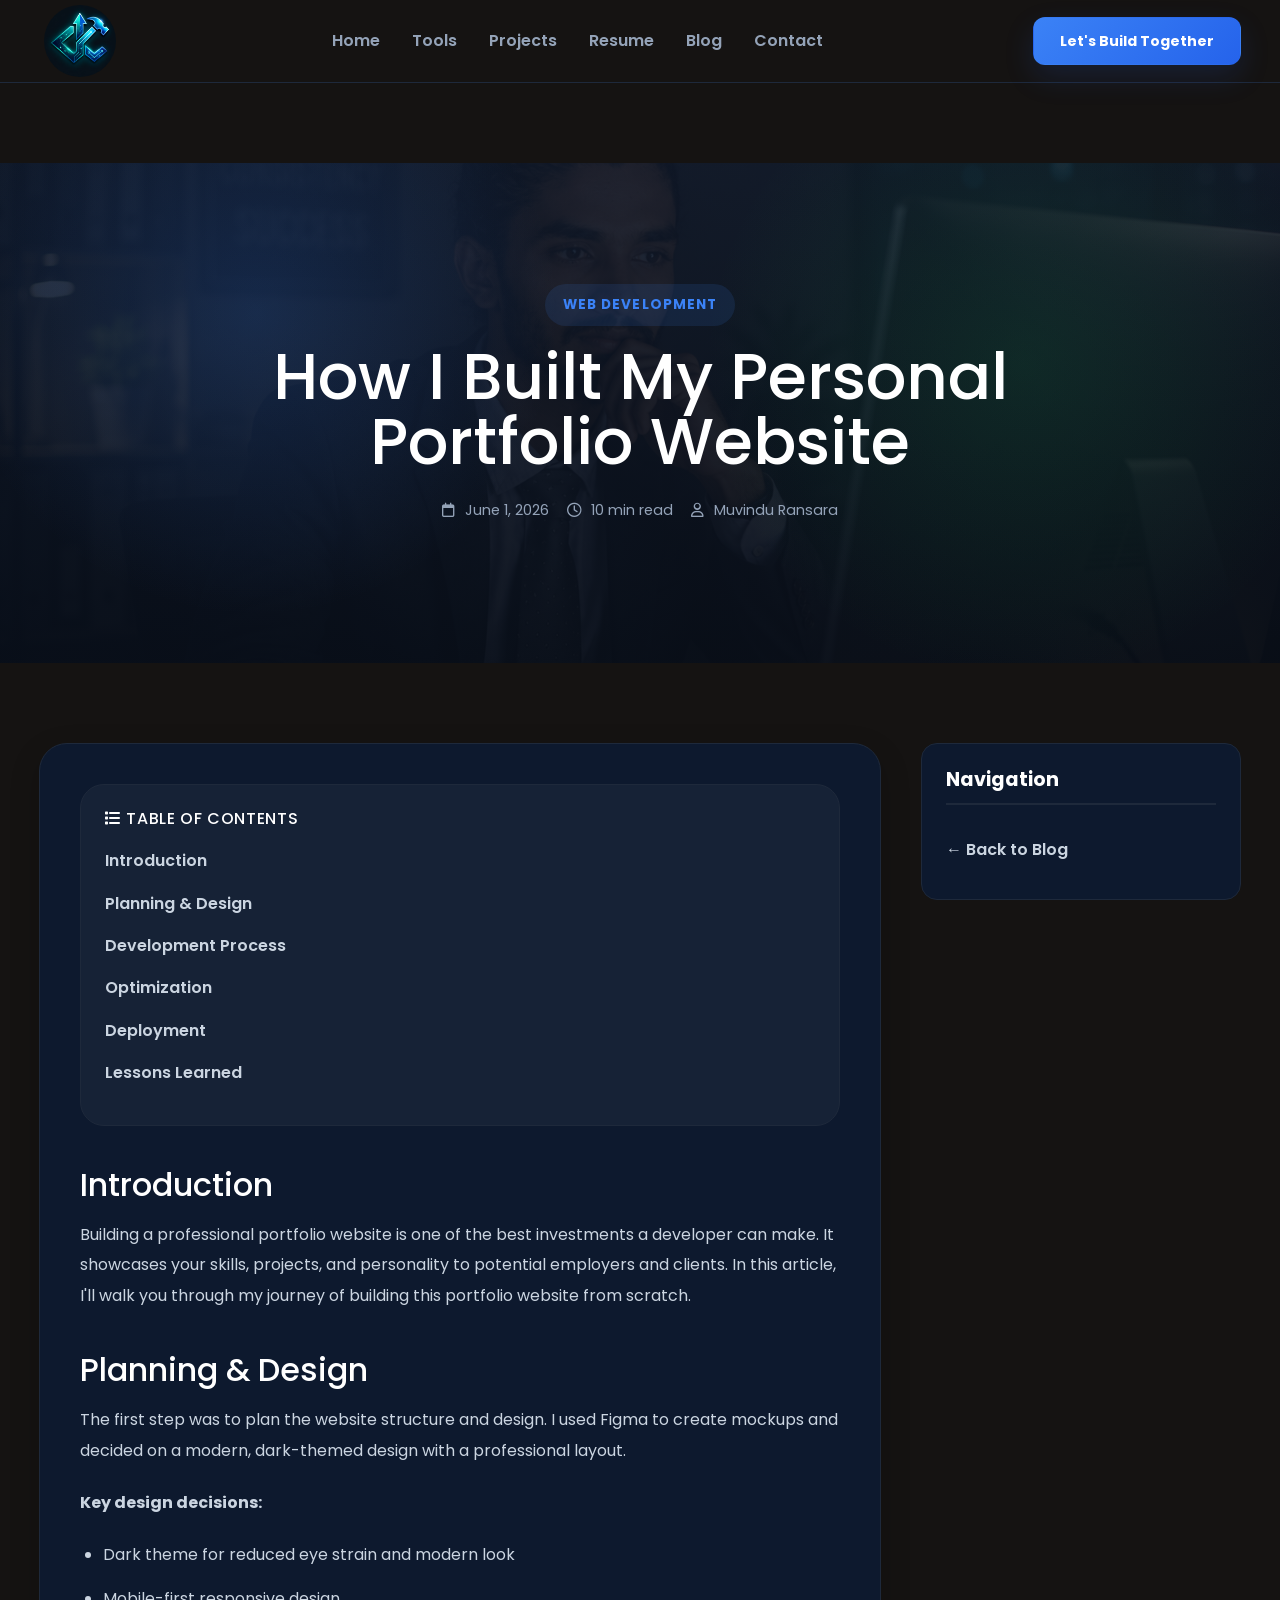
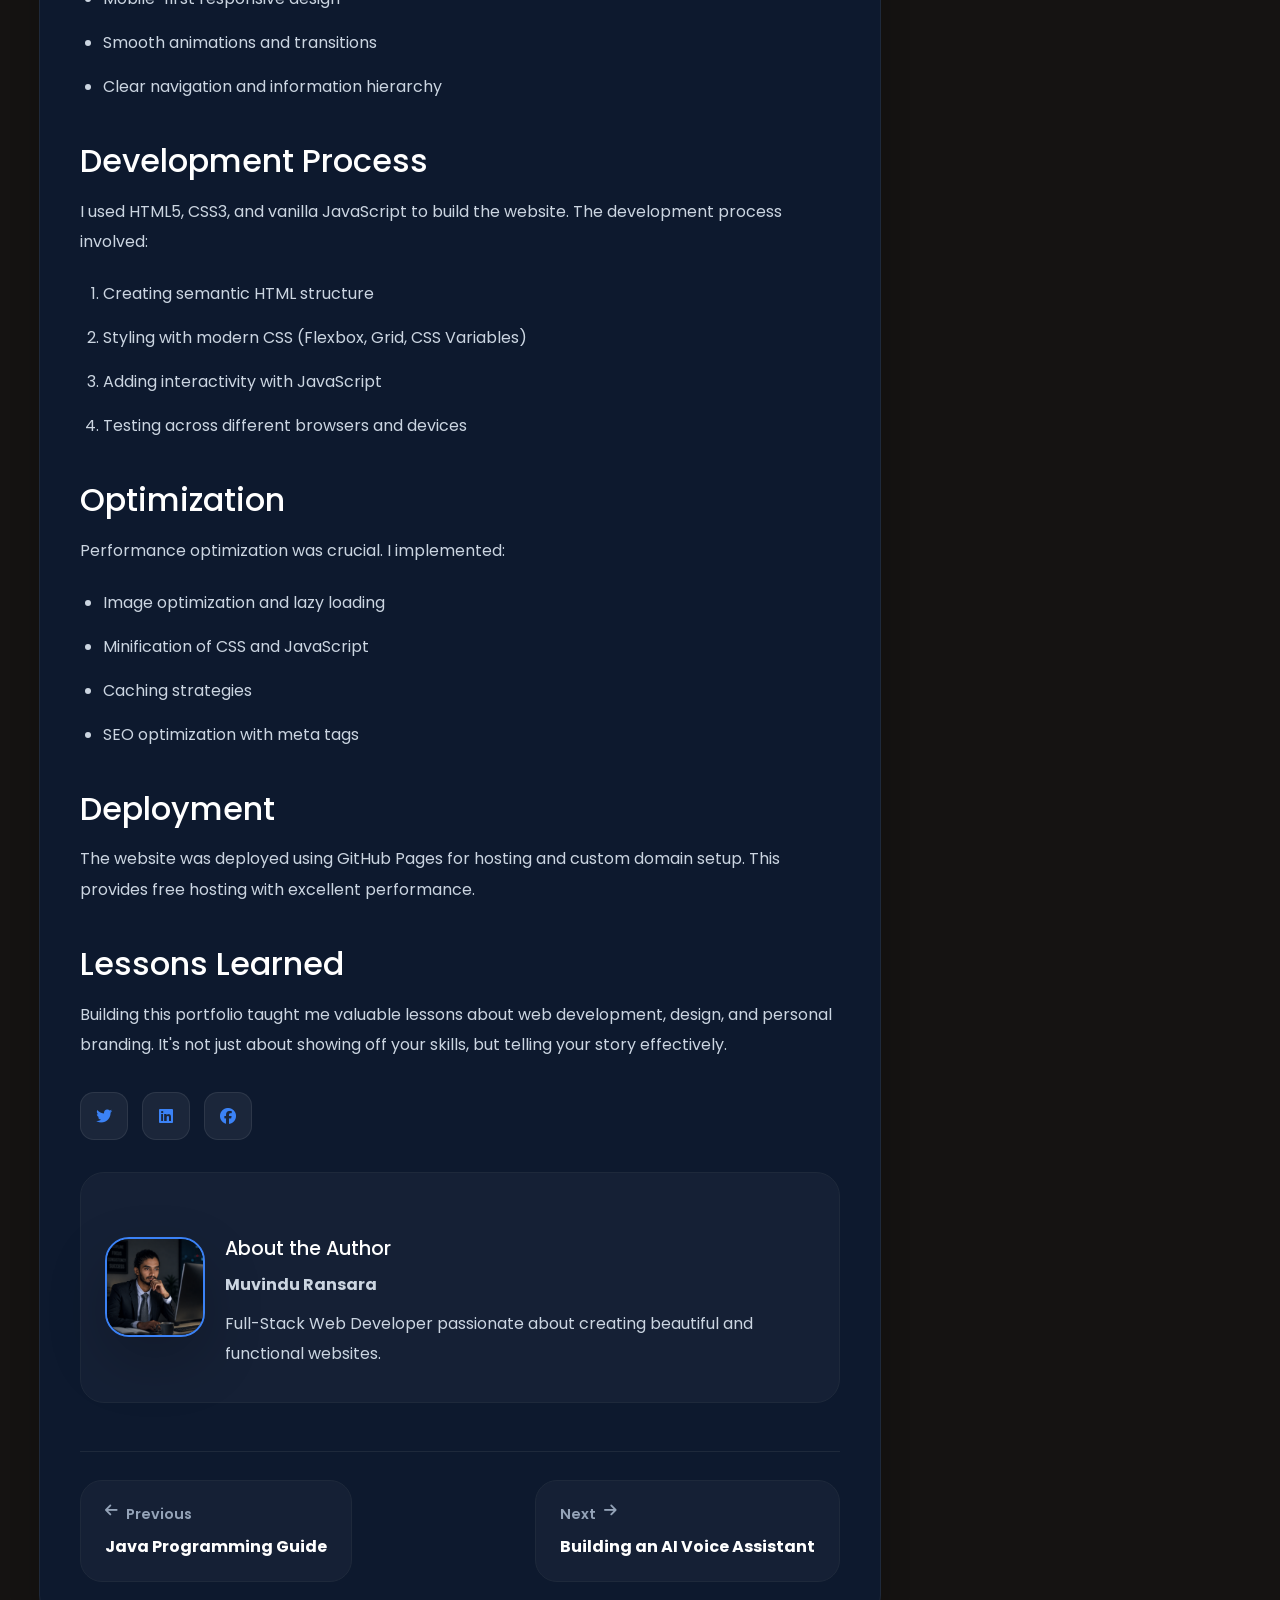
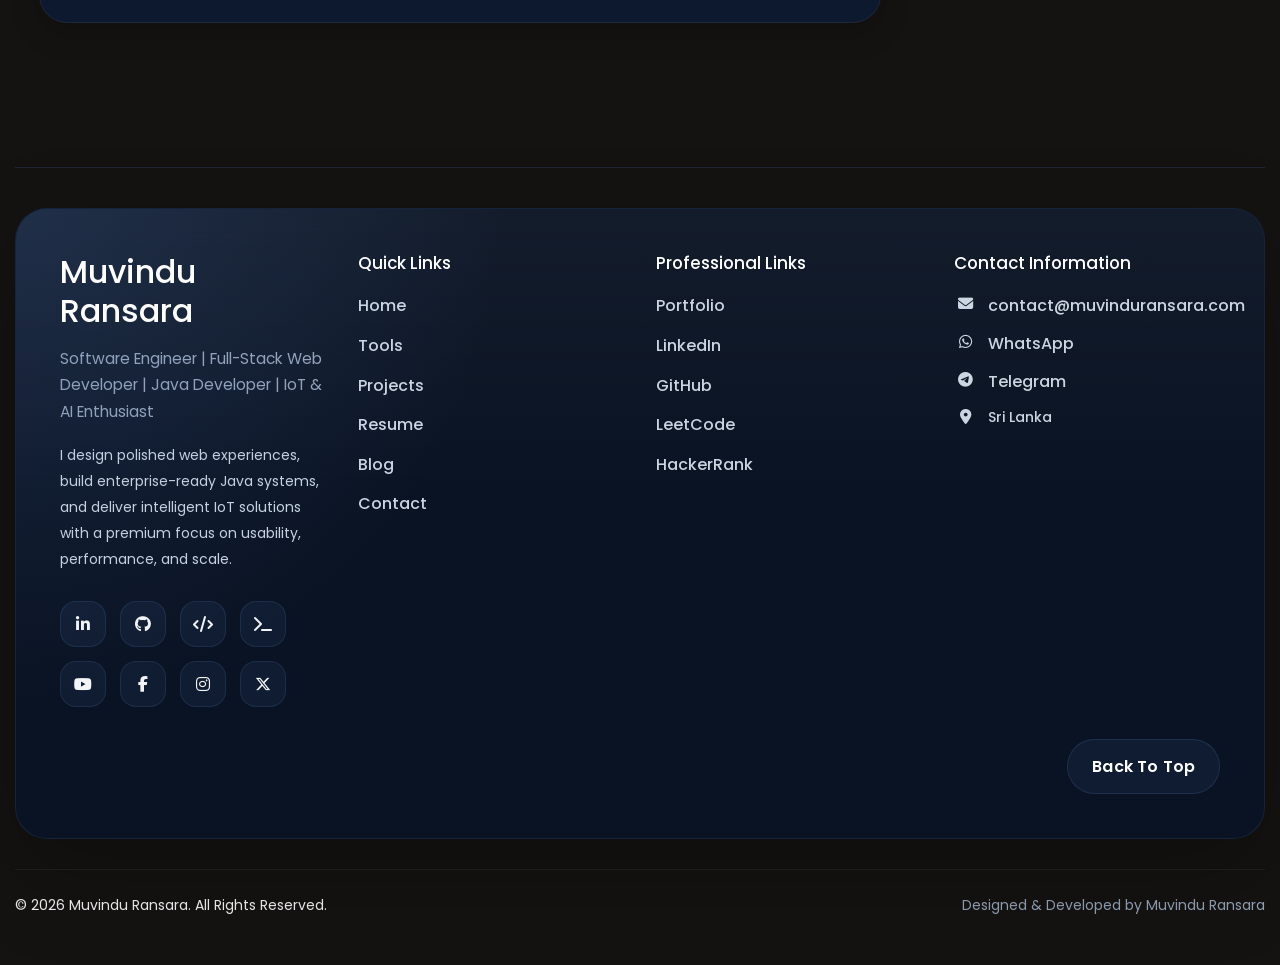
==== commit 196d7352: "Update post-1.html" ====
--- a/post-1.html
+++ b/post-1.html
@@ -20,7 +20,7 @@
     <div id="header"></div>
 
     <section class="post-hero">
-        <img src="blog-3.jpg" alt="Post Hero">
+        <img src="my.png" alt="Post Hero">
         <div class="post-hero-overlay"></div>
         <div class="post-hero-content">
             <span class="post-category">Web Development</span>
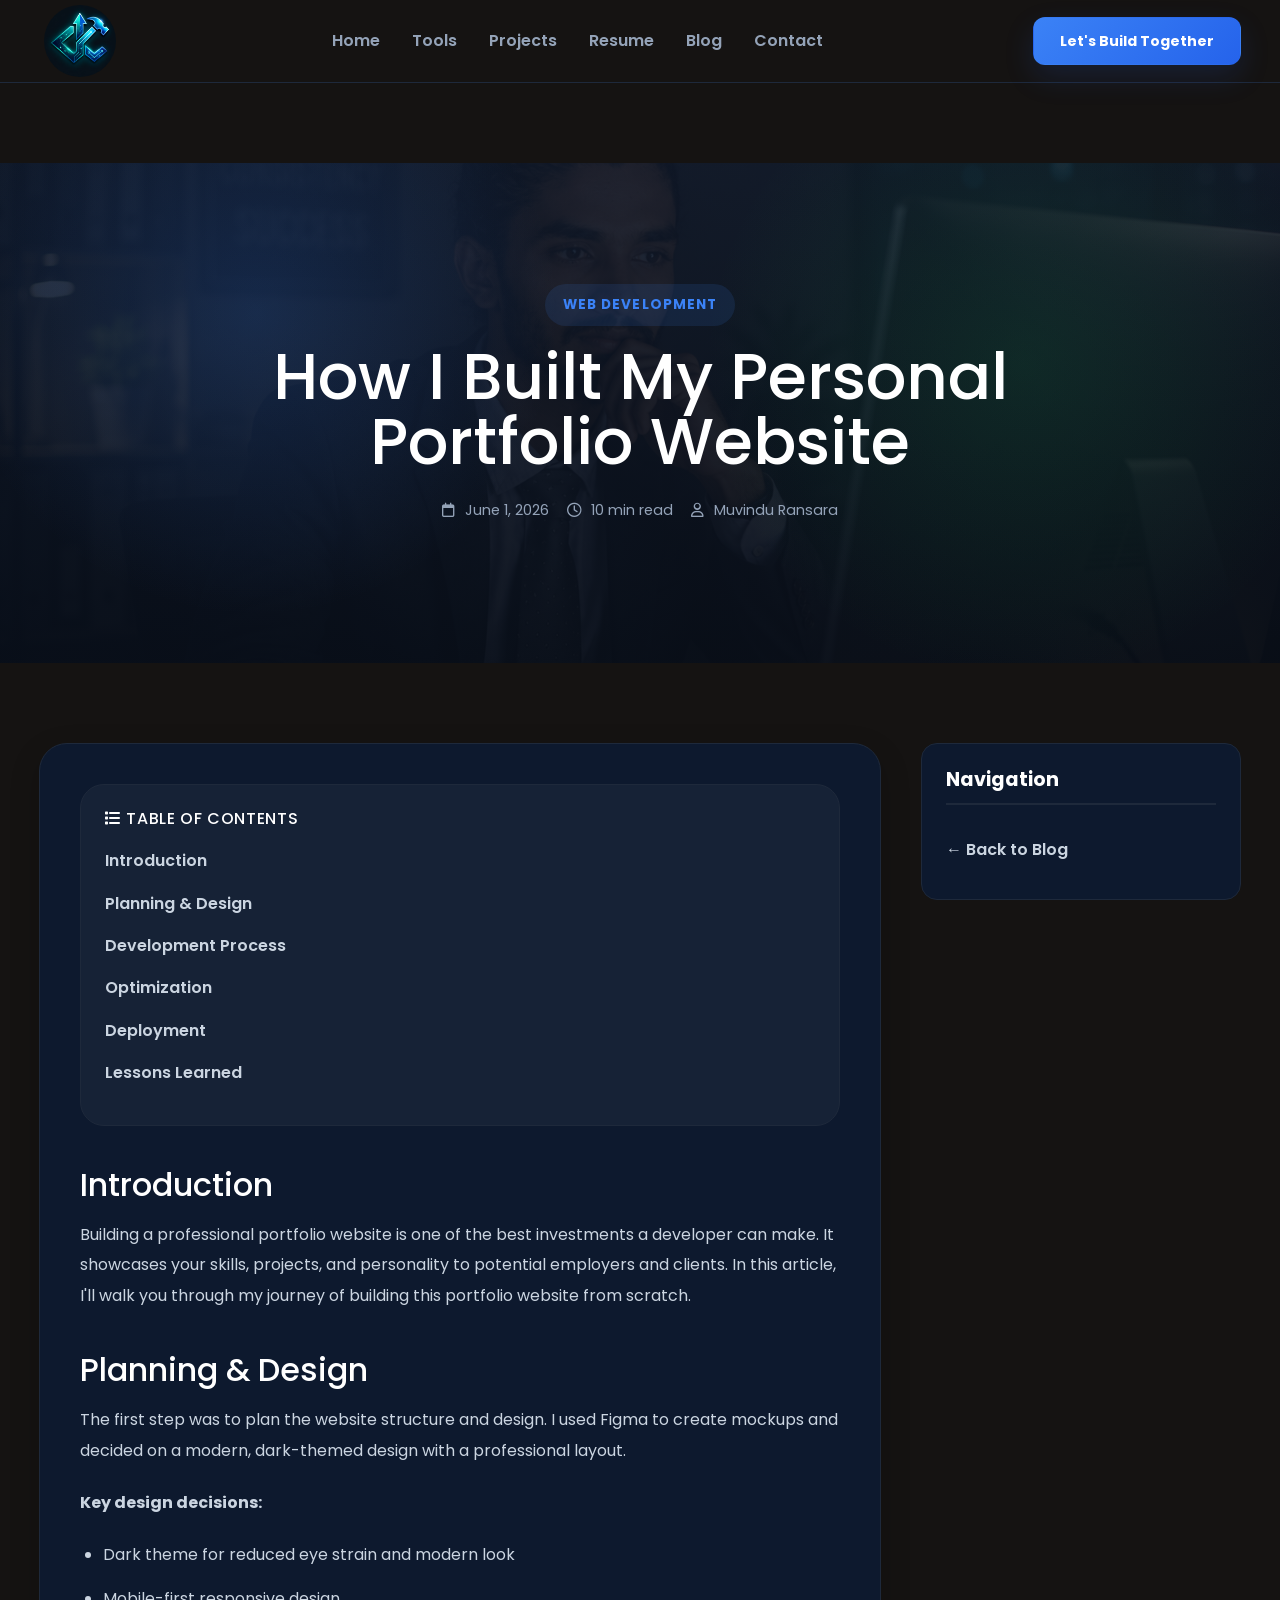
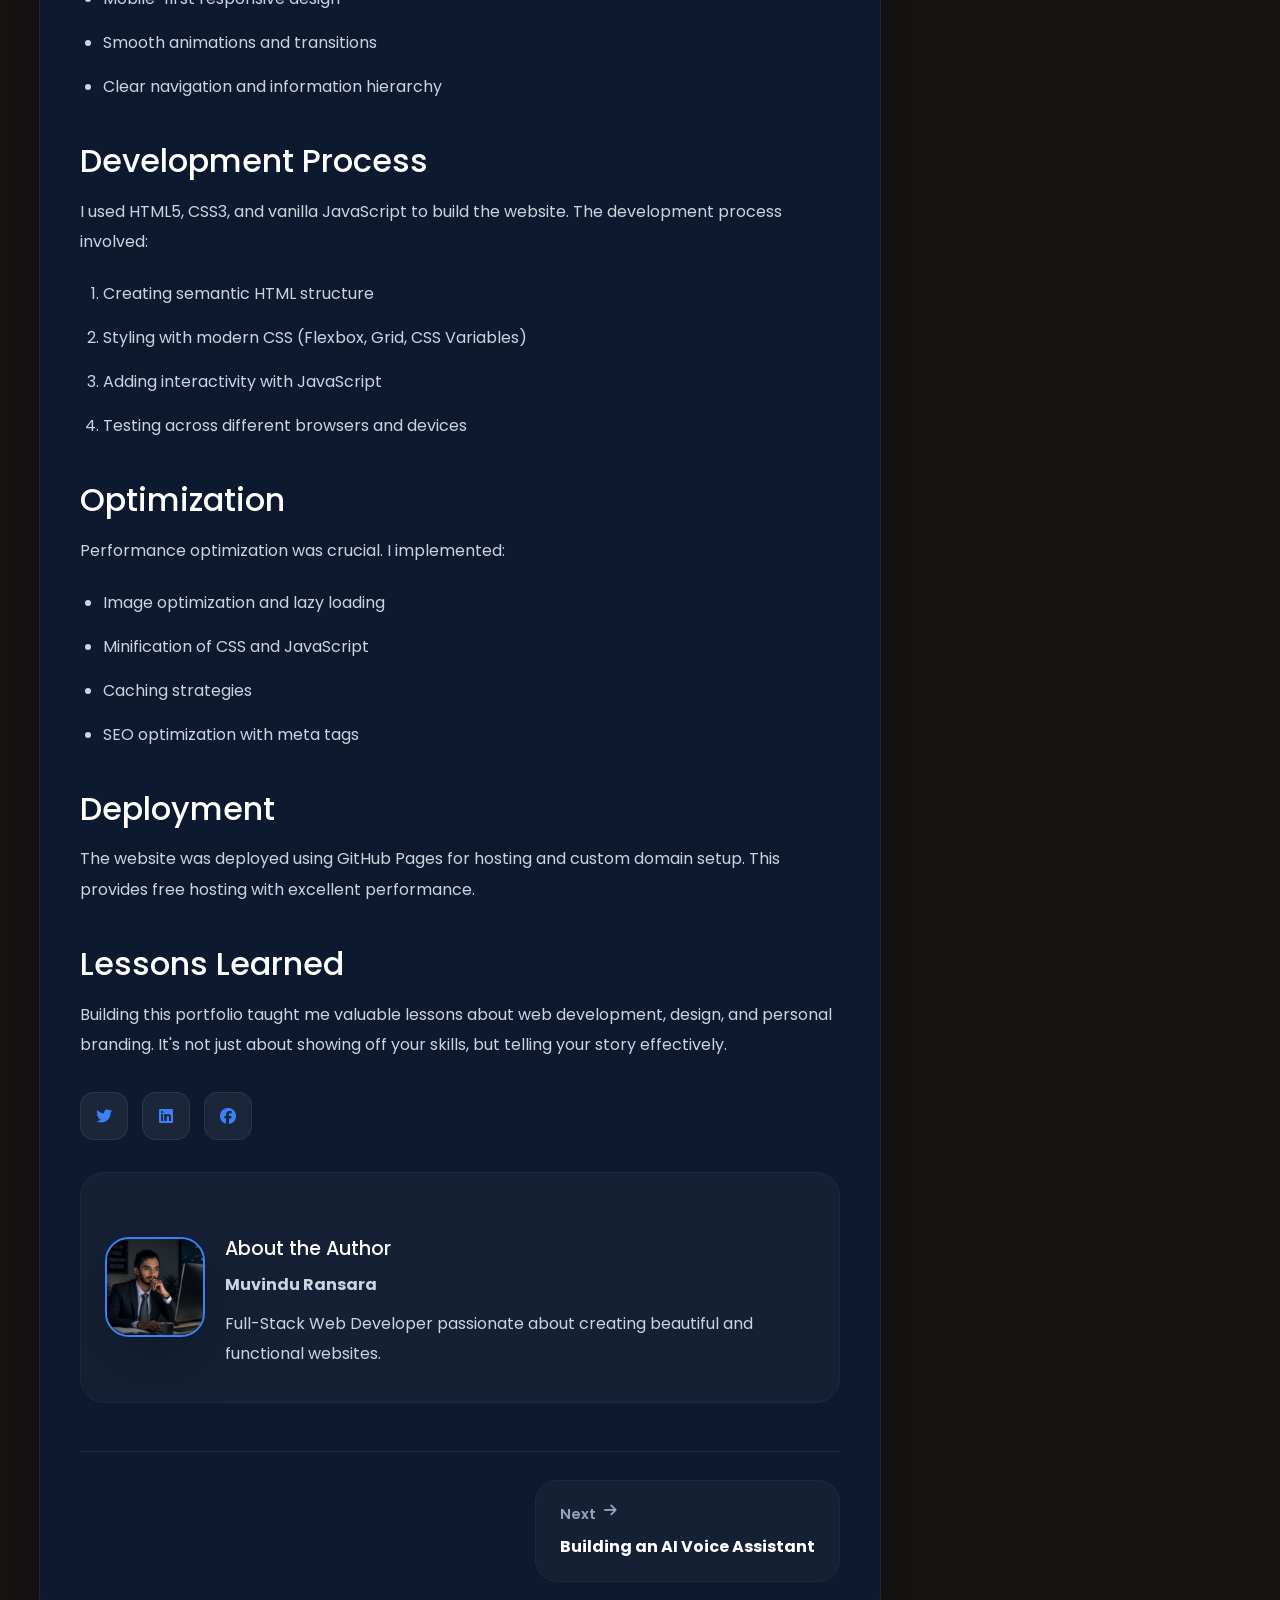
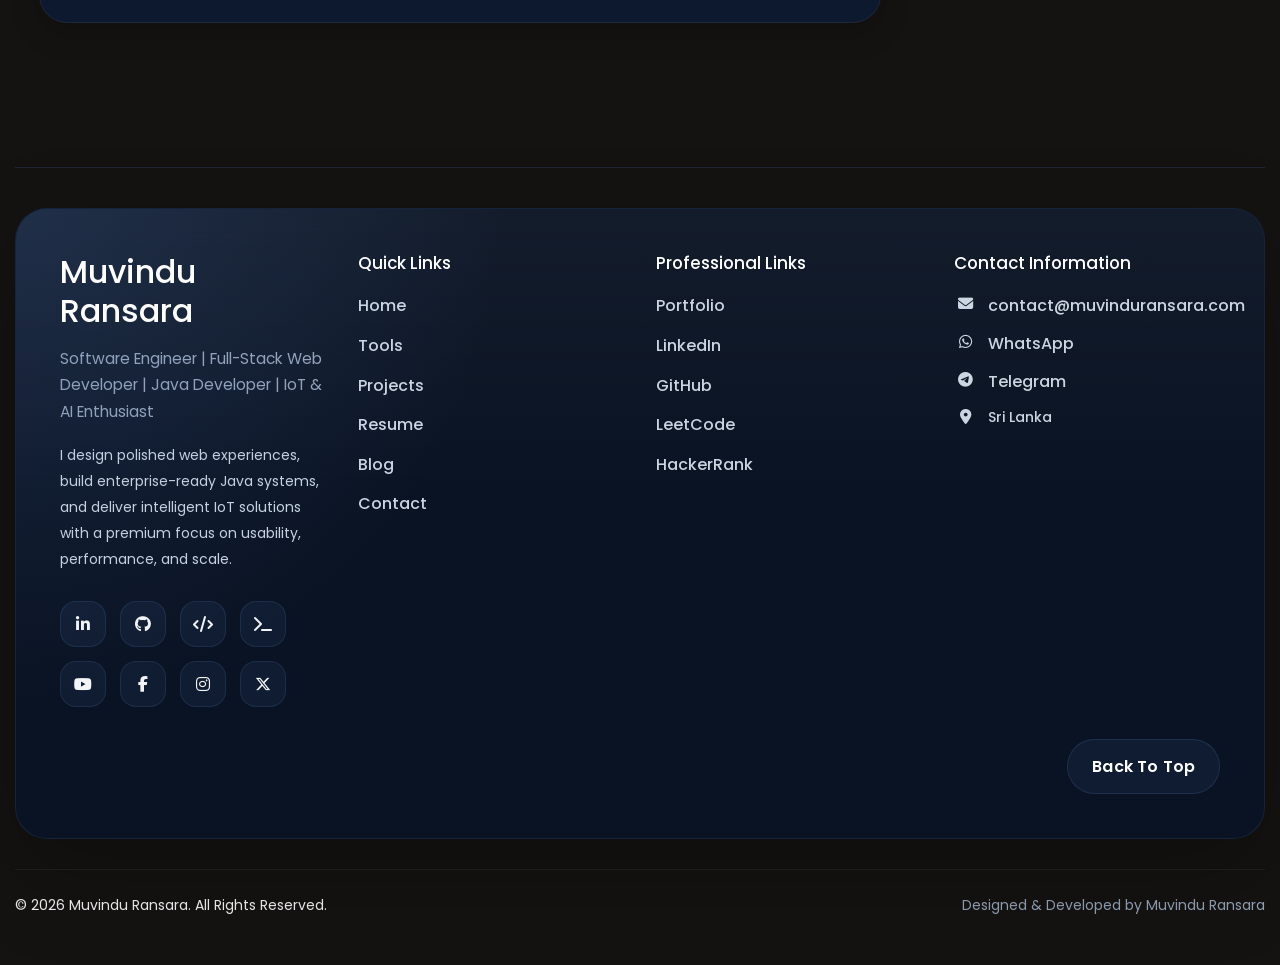
==== commit 1671dfd4: "Update post-1.html" ====
--- a/post-1.html
+++ b/post-1.html
@@ -102,11 +102,11 @@
                     </div>
 
                     <nav class="post-navigation">
-                        <a href="post-2.html" class="nav-post">
+                        <!-- <a href="post-2.html" class="nav-post">
                             <small><i class="fas fa-arrow-left"></i> Previous</small>
                             <span class="nav-title">Java Programming Guide</span>
-                        </a>
-                        <a href="post-4.html" class="nav-post nav-post-right">
+                        </a> -->
+                        <a href="post-2.html" class="nav-post nav-post-right">
                             <small>Next <i class="fas fa-arrow-right"></i></small>
                             <span class="nav-title">Building an AI Voice Assistant</span>
                         </a>
